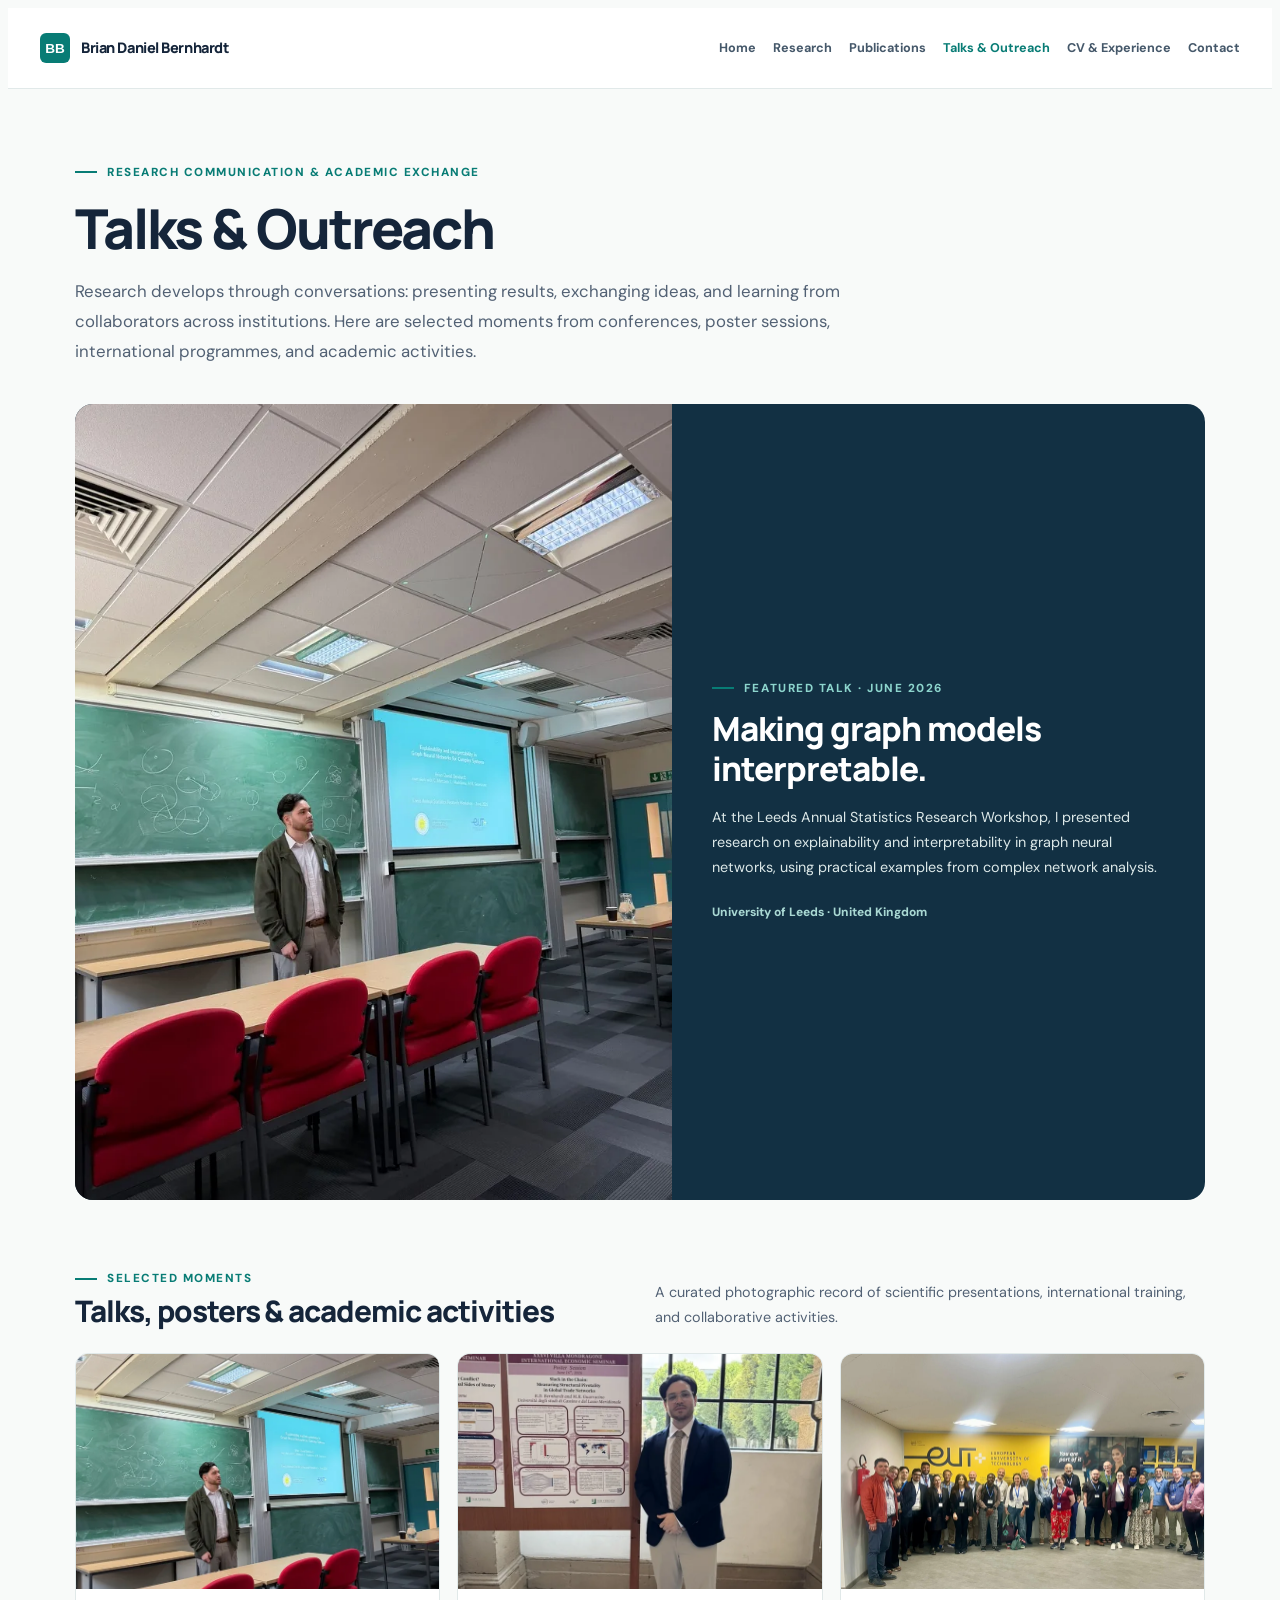
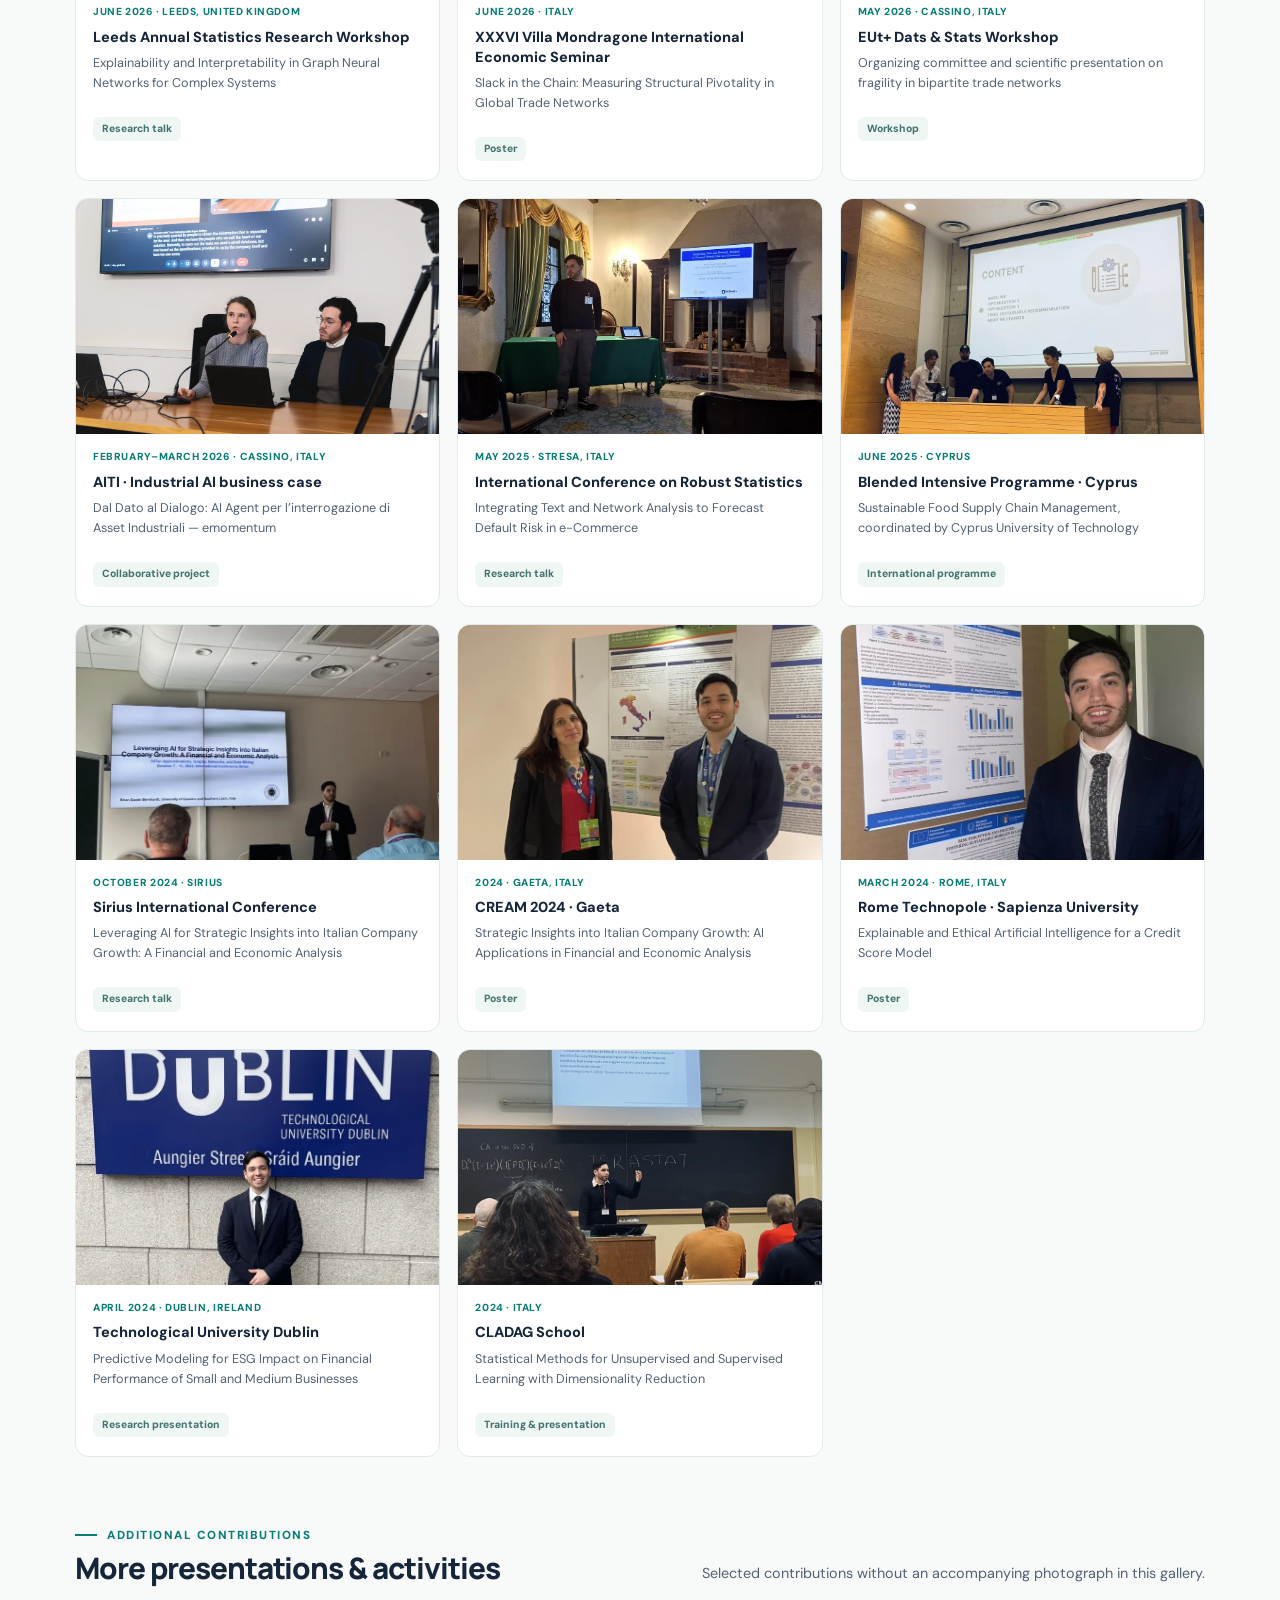
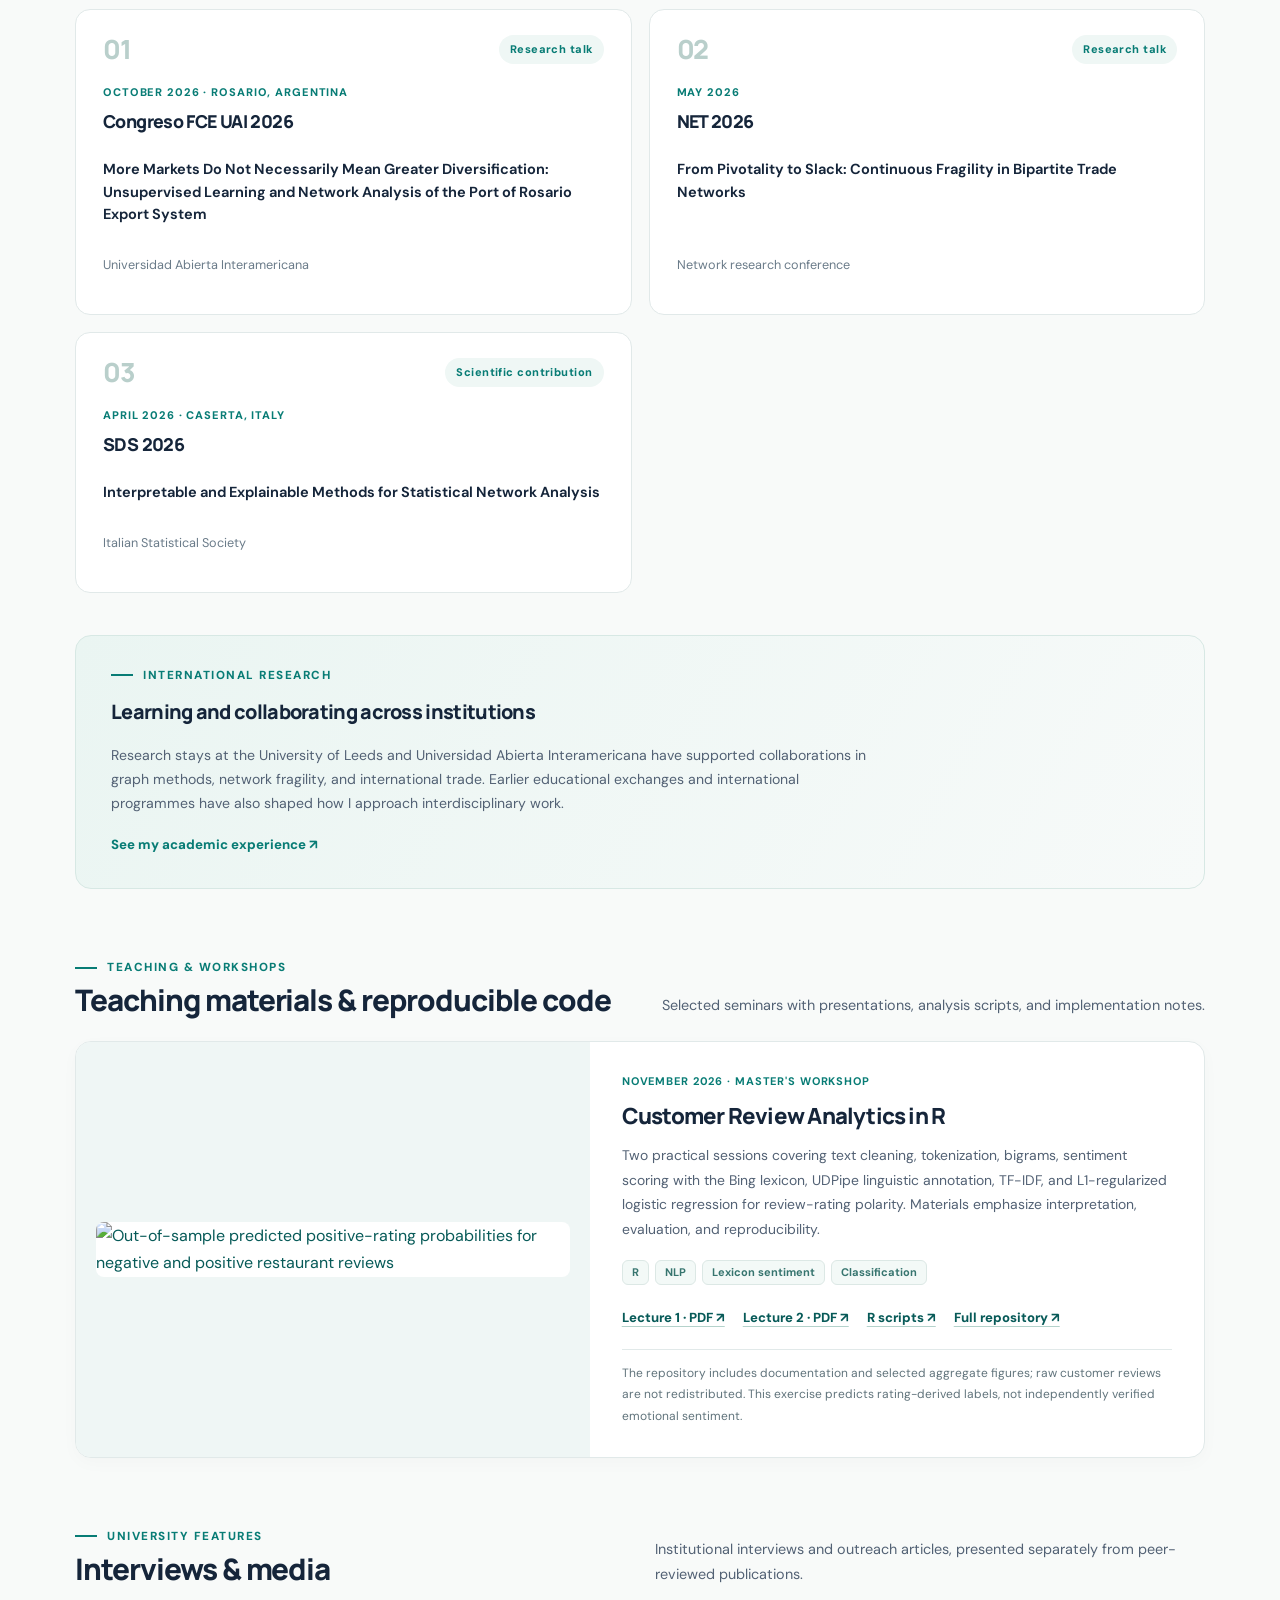
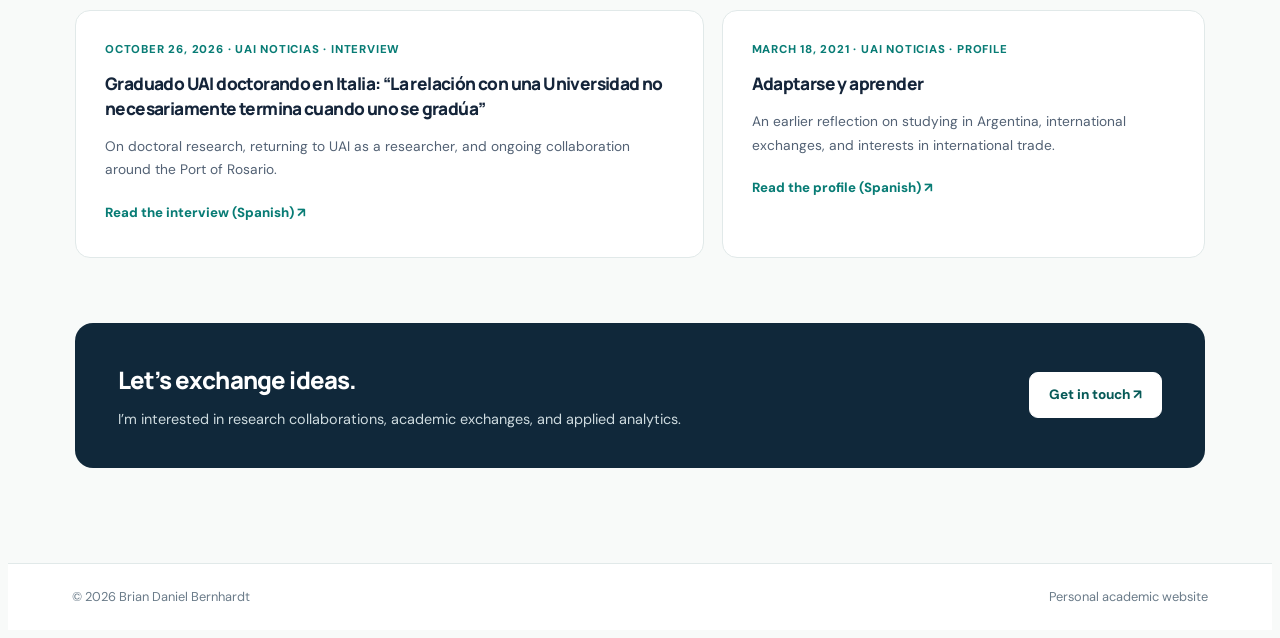
==== talks.html @ 326dd8d0 "Add files via upload" ====
<!DOCTYPE html>
<html lang="en"><head><meta charset="utf-8"/><meta content="width=device-width, initial-scale=1" name="viewport"/><meta content="Academic website of Brian Daniel Bernhardt" name="description"/><title>Brian Daniel Bernhardt | Talks &amp; Outreach</title><link href="assets/favicon.svg" rel="icon" type="image/svg+xml"/><link href="styles.css" rel="stylesheet"/><style>.preview-navbar{background:white;border-bottom:1px solid #e1e9e9;min-height:80px;display:flex;align-items:center;position:sticky;top:0;z-index:3}.preview-nav-inner{max-width:1200px;width:100%;margin:auto;display:flex;align-items:center;justify-content:space-between;padding:12px 26px;gap:13px}.preview-nav-brand{display:flex;align-items:center;gap:11px;font-weight:800;color:#15253a;font-family:Manrope,sans-serif;letter-spacing:-.03em;white-space:nowrap;font-size:.91rem}.preview-nav-brand img{width:30px}.preview-nav-links{display:flex;gap:17px;align-items:center}.preview-nav-links a:hover,.preview-nav-links a.active{color:#087c75}.preview-nav-links a{font-size:.79rem;font-weight:700;color:#45586a}.preview-footer{background:white;border-top:1px solid #e1e9e9;padding:22px 5vw;color:#6a7b89;font-size:.8rem;display:flex;justify-content:space-between}@media(max-width:850px){.preview-nav-inner{flex-wrap:wrap;justify-content:center;padding:14px}.preview-nav-links{gap:13px;flex-wrap:wrap;justify-content:center}.preview-nav-brand{font-size:.88rem}.preview-footer{flex-wrap:wrap;gap:5px}}</style></head><body><header class="preview-navbar"><div class="preview-nav-inner"><a class="preview-nav-brand" href="index.html"><img alt="" src="assets/favicon.svg"/>Brian Daniel Bernhardt</a><nav class="preview-nav-links"><a class="" href="index.html">Home</a><a class="" href="research.html">Research</a><a class="" href="publications.html">Publications</a><a class="active" href="talks.html">Talks &amp; Outreach</a><a class="" href="cv.html">CV &amp; Experience</a><a class="" href="contact.html">Contact</a></nav></div></header><main id="quarto-content"><main class="content"><div class="page-frame">
<div class="page-intro">
<div class="eyebrow">
Research communication &amp; academic exchange
</div>
<h1>
Talks &amp; Outreach
</h1>
<p>
Research develops through conversations: presenting results, exchanging
ideas, and learning from collaborators across institutions. Here are
selected moments from conferences, poster sessions, international
programmes, and academic activities.
</p>
</div>
<div class="photo-feature-strip">
<div class="feature-image">
<img alt="Brian discussing explainability in graph neural networks during his talk at the University of Leeds" src="assets/gallery/leeds-workshop-2026.webp" style="object-position:center 48%;"/>
</div>
<div class="photo-feature-copy">
<div class="eyebrow">
Featured talk · June 2026
</div>
<h2>
Making graph models interpretable.
</h2>
<p>
At the Leeds Annual Statistics Research Workshop, I presented research
on explainability and interpretability in graph neural networks, using
practical examples from complex network analysis.
</p>
<span class="feature-location">University of Leeds · United
Kingdom</span>
</div>
</div>
<div class="section-heading" id="gallery">
<div>
<div class="eyebrow">
Selected moments
</div>
<h2>
Talks, posters &amp; academic activities
</h2>
</div>
<p>
A curated photographic record of scientific presentations, international
training, and collaborative activities.
</p>
</div>
<div class="photo-gallery">
<figure class="photo-story">
<a aria-label="View full photograph: Leeds Annual Statistics Research Workshop" href="assets/gallery/leeds-workshop-2026.webp" rel="noopener" target="_blank"><img alt="Brian presenting graph neural network research in a classroom at the University of Leeds" decoding="async" loading="lazy" src="assets/gallery/leeds-workshop-2026.webp" style="object-position:center 52%;"/></a>
<figcaption>
<span class="photo-meta">June 2026 · Leeds, United
Kingdom</span><strong>Leeds Annual Statistics Research
Workshop</strong><span class="photo-caption">Explainability and
Interpretability in Graph Neural Networks for Complex
Systems</span><span class="photo-type">Research talk</span>
</figcaption>
</figure>
<figure class="photo-story">
<a aria-label="View full photograph: XXXVI Villa Mondragone International Economic Seminar" href="assets/gallery/villa-mondragone-2026.webp" rel="noopener" target="_blank"><img alt="Brian standing beside the Slack in the Chain research poster" decoding="async" loading="lazy" src="assets/gallery/villa-mondragone-2026.webp" style="object-position:center 40%;"/></a>
<figcaption>
<span class="photo-meta">June 2026 · Italy</span><strong>XXXVI Villa
Mondragone International Economic Seminar</strong><span class="photo-caption">Slack in the Chain: Measuring Structural
Pivotality in Global Trade Networks</span><span class="photo-type">Poster</span>
</figcaption>
</figure>
<figure class="photo-story">
<a aria-label="View full photograph: EUt+ Dats &amp; Stats Workshop" href="assets/gallery/dats-stats-2026.webp" rel="noopener" target="_blank"><img alt="Group photograph of international researchers attending the Dats and Stats workshop" decoding="async" loading="lazy" src="assets/gallery/dats-stats-2026.webp" style="object-position:center 55%;"/></a>
<figcaption>
<span class="photo-meta">May 2026 · Cassino, Italy</span><strong>EUt+
Dats &amp; Stats Workshop</strong><span class="photo-caption">Organizing
committee and scientific presentation on fragility in bipartite trade
networks</span><span class="photo-type">Workshop</span>
</figcaption>
</figure><figure class="photo-story">
<a aria-label="View full photograph: AITI emomentum business case" href="assets/gallery/aiti-emomentum-2026.webp" rel="noopener" target="_blank"><img alt="Academic group working on an industrial AI business case at the AITI programme" decoding="async" loading="lazy" src="assets/gallery/aiti-emomentum-2026.webp" style="object-position:center 48%;"/></a>
<figcaption><span class="photo-meta">February–March 2026 · Cassino, Italy</span><strong>AITI · Industrial AI business case</strong><span class="photo-caption">Dal Dato al Dialogo: AI Agent per l’interrogazione di Asset Industriali — emomentum</span><span class="photo-type">Collaborative project</span></figcaption>
</figure>
<figure class="photo-story">
<a aria-label="View full photograph: International Conference on Robust Statistics" href="assets/gallery/icors-2025.webp" rel="noopener" target="_blank"><img alt="Brian presenting research on text and network analysis at ICORS 2025" decoding="async" loading="lazy" src="assets/gallery/icors-2025.webp" style="object-position:center 42%;"/></a>
<figcaption>
<span class="photo-meta">May 2025 · Stresa,
Italy</span><strong>International Conference on Robust
Statistics</strong><span class="photo-caption">Integrating Text and
Network Analysis to Forecast Default Risk in e-Commerce</span><span class="photo-type">Research talk</span>
</figcaption>
</figure>
<figure class="photo-story">
<a aria-label="View full photograph: Blended Intensive Programme · Cyprus" href="assets/gallery/bip-cyprus-2025.webp" rel="noopener" target="_blank"><img alt="Student group discussing a sustainability business case during the Cyprus BIP programme" decoding="async" loading="lazy" src="assets/gallery/bip-cyprus-2025.webp" style="object-position:center 48%;"/></a>
<figcaption>
<span class="photo-meta">June 2025 · Cyprus</span><strong>Blended
Intensive Programme · Cyprus</strong><span class="photo-caption">Sustainable Food Supply Chain Management,
coordinated by Cyprus University of Technology</span><span class="photo-type">International programme</span>
</figcaption>
</figure>
<figure class="photo-story">
<a aria-label="View full photograph: Sirius International Conference" href="assets/gallery/sirius-2024.webp" rel="noopener" target="_blank"><img alt="Brian presenting financial analysis research at the Sirius conference" decoding="async" loading="lazy" src="assets/gallery/sirius-2024.webp" style="object-position:center 48%;"/></a>
<figcaption>
<span class="photo-meta">October 2024 · Sirius</span><strong>Sirius
International Conference</strong><span class="photo-caption">Leveraging
AI for Strategic Insights into Italian Company Growth: A Financial and
Economic Analysis</span><span class="photo-type">Research talk</span>
</figcaption>
</figure>
<figure class="photo-story">
<a aria-label="View full photograph: CREAM 2024 · Gaeta" href="assets/gallery/cream-gaeta-2024.webp" rel="noopener" target="_blank"><img alt="Brian and a colleague standing by a financial analysis research poster at CREAM 2024" decoding="async" loading="lazy" src="assets/gallery/cream-gaeta-2024.webp" style="object-position:center 45%;"/></a>
<figcaption>
<span class="photo-meta">2024 · Gaeta, Italy</span><strong>CREAM 2024 ·
Gaeta</strong><span class="photo-caption">Strategic Insights into
Italian Company Growth: AI Applications in Financial and Economic
Analysis</span><span class="photo-type">Poster</span>
</figcaption>
</figure>
<figure class="photo-story">
<a aria-label="View full photograph: Rome Technopole · Sapienza University" href="assets/gallery/rome-technopole-2024.webp" rel="noopener" target="_blank"><img alt="Brian alongside a Rome Technopole poster on explainable AI for credit scoring" decoding="async" loading="lazy" src="assets/gallery/rome-technopole-2024.webp" style="object-position:center 45%;"/></a>
<figcaption>
<span class="photo-meta">March 2024 · Rome, Italy</span><strong>Rome
Technopole · Sapienza University</strong><span class="photo-caption">Explainable and Ethical Artificial Intelligence
for a Credit Score Model</span><span class="photo-type">Poster</span>
</figcaption>
</figure>
<figure class="photo-story">
<a aria-label="View full photograph: Technological University Dublin" href="assets/gallery/tu-dublin-2024.webp" rel="noopener" target="_blank"><img alt="Brian standing in front of the Technological University Dublin sign" decoding="async" loading="lazy" src="assets/gallery/tu-dublin-2024.webp" style="object-position:center 48%;"/></a>
<figcaption>
<span class="photo-meta">April 2024 · Dublin,
Ireland</span><strong>Technological University Dublin</strong><span class="photo-caption">Predictive Modeling for ESG Impact on Financial
Performance of Small and Medium Businesses</span><span class="photo-type">Research presentation</span>
</figcaption>
</figure>
<figure class="photo-story">
<a aria-label="View full photograph: CLADAG School" href="assets/gallery/cladag-school-2024.webp" rel="noopener" target="_blank"><img alt="Brian speaking to an audience following an advanced statistical learning school" decoding="async" loading="lazy" src="assets/gallery/cladag-school-2024.webp" style="object-position:center 43%;"/></a>
<figcaption>
<span class="photo-meta">2024 · Italy</span><strong>CLADAG
School</strong><span class="photo-caption">Statistical Methods for
Unsupervised and Supervised Learning with Dimensionality
Reduction</span><span class="photo-type">Training &amp;
presentation</span>
</figcaption>
</figure>
</div>
<div class="section-heading" id="presentations">
<div>
<div class="eyebrow">
Additional contributions
</div>
<h2>
More presentations &amp; activities
</h2>
</div>
<p>
Selected contributions without an accompanying photograph in this
gallery.
</p>
</div>
<div class="talks-grid">
<article class="talk-card">
<div class="talk-top">
<span class="talk-number">01</span><span class="talk-type">Research
talk</span>
</div>
<div class="talk-meta">
October 2026 · Rosario, Argentina
</div>
<h3>
Congreso FCE UAI 2026
</h3>
<p class="talk-title">
More Markets Do Not Necessarily Mean Greater Diversification:
Unsupervised Learning and Network Analysis of the Port of Rosario Export
System
</p>
<p class="talk-venue">
Universidad Abierta Interamericana
</p>
</article>
<article class="talk-card">
<div class="talk-top">
<span class="talk-number">02</span><span class="talk-type">Research
talk</span>
</div>
<div class="talk-meta">
May 2026
</div>
<h3>
NET 2026
</h3>
<p class="talk-title">
From Pivotality to Slack: Continuous Fragility in Bipartite Trade
Networks
</p>
<p class="talk-venue">
Network research conference
</p>
</article>
<article class="talk-card">
<div class="talk-top">
<span class="talk-number">03</span><span class="talk-type">Scientific
contribution</span>
</div>
<div class="talk-meta">
April 2026 · Caserta, Italy
</div>
<h3>
SDS 2026
</h3>
<p class="talk-title">
Interpretable and Explainable Methods for Statistical Network Analysis
</p>
<p class="talk-venue">
Italian Statistical Society
</p>
</article>

</div>
<div class="editorial-strip">
<div class="eyebrow">
International research
</div>
<h3>
Learning and collaborating across institutions
</h3>
<p>
Research stays at the University of Leeds and Universidad Abierta
Interamericana have supported collaborations in graph methods, network
fragility, and international trade. Earlier educational exchanges and
international programmes have also shaped how I approach
interdisciplinary work.
</p>
<a class="section-link" href="cv.html">See my academic experience ↗</a>
</div>
<section class="teaching-resources" aria-labelledby="teaching-title">
  <div class="section-heading" id="teaching">
    <div><div class="eyebrow">Teaching &amp; Workshops</div>
      <h2 id="teaching-title">Teaching materials &amp; reproducible code</h2></div>
    <p>Selected seminars with presentations, analysis scripts, and implementation notes.</p>
  </div>
  <div class="seminar-showcase">
    <a class="seminar-art" href="https://github.com/BrianDanielBernhardt/restaurant-review-nlp-r" target="_blank" rel="noopener noreferrer" aria-label="Open the Customer Review Analytics in R repository">
      <img src="https://raw.githubusercontent.com/BrianDanielBernhardt/restaurant-review-nlp-r/main/results/figures/05_probability_histogram.png" alt="Out-of-sample predicted positive-rating probabilities for negative and positive restaurant reviews" loading="lazy" style="display:block; width:100%; max-width:500px; height:auto; max-height:285px; object-fit:contain;"/>
    </a>
    <div class="seminar-copy"><div class="mono">November 2026 · Master's workshop</div>
      <h3>Customer Review Analytics in R</h3>
      <p>Two practical sessions covering text cleaning, tokenization, bigrams, sentiment scoring with the Bing lexicon, UDPipe linguistic annotation, TF-IDF, and L1-regularized logistic regression for review-rating polarity. Materials emphasize interpretation, evaluation, and reproducibility.</p>
      <div class="tags"><span class="tag">R</span><span class="tag">NLP</span><span class="tag">Lexicon sentiment</span><span class="tag">Classification</span></div>
      <div class="seminar-links">
        <a href="https://github.com/BrianDanielBernhardt/restaurant-review-nlp-r/blob/main/slides/Lecture_1_Foundations_and_NLP.pdf" target="_blank" rel="noopener noreferrer">Lecture 1 · PDF ↗</a>
        <a href="https://github.com/BrianDanielBernhardt/restaurant-review-nlp-r/blob/main/slides/Lecture_2_Predictive_Sentiment.pdf" target="_blank" rel="noopener noreferrer">Lecture 2 · PDF ↗</a>
        <a href="https://github.com/BrianDanielBernhardt/restaurant-review-nlp-r/tree/main/scripts" target="_blank" rel="noopener noreferrer">R scripts ↗</a>
        <a href="https://github.com/BrianDanielBernhardt/restaurant-review-nlp-r" target="_blank" rel="noopener noreferrer">Full repository ↗</a>
      </div>
      <p class="seminar-note">The repository includes documentation and selected aggregate figures; raw customer reviews are not redistributed. This exercise predicts rating-derived labels, not independently verified emotional sentiment.</p>
    </div>
  </div>
</section>

<div class="section-heading" id="media">
<div>
<div class="eyebrow">
University features
</div>
<h2>
Interviews &amp; media
</h2>
</div>
<p>
Institutional interviews and outreach articles, presented separately
from peer-reviewed publications.
</p>
</div>
<div class="media-grid">
<article class="media-feature">
<div class="media-date">
October 26, 2026 · UAI Noticias · Interview
</div>
<h3>
Graduado UAI doctorando en Italia: “La relación con una Universidad no
necesariamente termina cuando uno se gradúa”
</h3>
<p>
On doctoral research, returning to UAI as a researcher, and ongoing
collaboration around the Port of Rosario.
</p>
<a class="section-link" href="https://noticias.uai.edu.ar/investigaci%C3%B3n/caecs/graduado-uai-doctorando-en-italia-la-relaci%C3%B3n-con-una-universidad-no-necesariamente-termina-cuando-uno-se-grad%C3%BAa/" rel="noopener" target="_blank">Read
the interview (Spanish) ↗</a>
</article>
<article class="media-feature">
<div class="media-date">
March 18, 2021 · UAI Noticias · Profile
</div>
<h3>
Adaptarse y aprender
</h3>
<p>
An earlier reflection on studying in Argentina, international exchanges,
and interests in international trade.
</p>
<a class="section-link" href="https://noticias.uai.edu.ar/facultades/ciencias-econ%C3%B3micas/2021/adaptarse-y-aprender/" rel="noopener" target="_blank">Read
the profile (Spanish) ↗</a>
</article>
</div>
<section class="cta">
<div>
<h2>
Let’s exchange ideas.
</h2>
<p>
I’m interested in research collaborations, academic exchanges, and
applied analytics.
</p>
</div>
<a class="btn-secondary-site" href="contact.html">Get in touch ↗</a>
</section>
</div>
</main></main><footer class="preview-footer"><span>© 2026 Brian Daniel Bernhardt</span><span>Personal academic website</span></footer></body></html>
---- styles.css ----
@import url('https://fonts.googleapis.com/css2?family=DM+Sans:wght@400;500;600;700&family=Manrope:wght@400;500;600;700;800&display=swap');
:root { --ink: #15253a; --slate: #526174; --muted: #6a7b89; --accent: #087c75; --accent-dark: #075a58; --accent-pale: #eaf5f2; --paper: #f8faf9; --stroke: #e1e9e9; --white: #ffffff; --soft: #f0f5f4; }
html {scroll-behavior:smooth;}
body {background:var(--paper);color:var(--ink);font-family:'DM Sans', system-ui, -apple-system, sans-serif; font-size:16px; line-height:1.72;}
a {color:var(--accent-dark);text-decoration:none;} a:hover {color:#065b55;text-decoration:none;}
h1,h2,h3,h4,h5,.navbar-brand {font-family:'Manrope',sans-serif;letter-spacing:-.035em;}
h1,h2,h3 {font-weight:800;color:var(--ink)}
body .navbar {background:rgba(255,255,255,.97)!important;border-bottom:1px solid var(--stroke);box-shadow:none!important;min-height:77px;padding:.8rem 1.1rem;}
body .navbar .navbar-brand {font-size:1.05rem;font-weight:800;color:var(--ink)!important;letter-spacing:-.03em;}
body .navbar .nav-link {font-size:.88rem;font-weight:700;color:#45586a!important;margin:0 .27rem;}
body .navbar .nav-link:hover, body .navbar .nav-link.active {color:var(--accent)!important;}
body .navbar .navbar-logo {max-height:29px;}
.page-frame {max-width:1130px;margin:0 auto;padding:37px 32px 95px;}
#quarto-content main.content {padding-top:0;padding-bottom:0;}
#quarto-content {min-height:calc(100vh - 155px);}
#title-block-header {display:none;}
body .nav-footer {border-top:1px solid var(--stroke);background:var(--white);color:var(--slate);font-size:.84rem;padding:14px 2rem;}
.eyebrow {display:flex;align-items:center;gap:10px;text-transform:uppercase;color:var(--accent);letter-spacing:.13em;font-size:.73rem;font-weight:800;line-height:1.45;}
.eyebrow:before {content:'';width:22px;height:2px;background:var(--accent);display:inline-block;}
.hero {position:relative;overflow:hidden;background:linear-gradient(128deg,#e8f3f0 0%,#f4f7f7 55%,#ecf1f4 100%);border:1px solid #dbe7e5;border-radius:24px;display:grid;grid-template-columns:1.55fr .95fr;gap:40px;padding:64px 62px;min-height:390px;align-items:center;}
.hero:after {content:'';position:absolute;border-radius:50%;width:400px;height:400px;right:-250px;top:-220px;border:70px solid rgba(8,124,117,.06);pointer-events:none;}
.hero-title {font-family:'Manrope', sans-serif;font-size:clamp(2.4rem,4.5vw,4.45rem);font-weight:800;line-height:1.07;letter-spacing:-.065em;margin:18px 0 20px;color:var(--ink);}
.hero-title span {color:var(--accent);}
.hero-lead {font-size:1.02rem;line-height:1.82;color:var(--slate);max-width:620px;margin-bottom:26px;}
.hero-actions,.action-links {display:flex;gap:12px;flex-wrap:wrap;}
.btn-primary-site,.btn-secondary-site {display:inline-flex;align-items:center;justify-content:center;gap:9px;font-size:.85rem;line-height:1.3;padding:13px 19px;border-radius:9px;border:1px solid var(--accent);font-weight:800;transition:transform .15s ease,background .15s ease;}
.btn-primary-site {background:var(--accent);color:white!important;}
.btn-primary-site:hover {background:var(--accent-dark);transform:translateY(-1px);color:white!important;}
.btn-secondary-site {background:rgba(255,255,255,.8);color:var(--accent-dark)!important;border-color:#b8ceca;}
.btn-secondary-site:hover {background:white;transform:translateY(-1px);}
.hero-aside {position:relative;z-index:1;background:rgba(255,255,255,.85);padding:25px 27px;border:1px solid #d6e5e0;box-shadow:0 18px 38px rgba(16,64,69,.055);border-radius:15px;}
.mono {font-weight:700;letter-spacing:.08em;font-size:.69rem;text-transform:uppercase;color:var(--accent);}
.hero-aside h3 {font-size:1.12rem;margin:10px 0 13px;}
.hero-aside p {font-size:.88rem;color:var(--slate);margin:0 0 13px;line-height:1.7;}
.mini-divider {border-top:1px solid var(--stroke);margin:16px 0;}
.quick-label {font-size:.68rem;font-weight:800;letter-spacing:.07em;text-transform:uppercase;color:#859396;}
.quick-value {font-size:.82rem;color:var(--ink);font-weight:700;line-height:1.5;}
.section-heading {display:flex;justify-content:space-between;align-items:end;gap:16px;margin:70px 0 23px;}
.section-heading h2 {font-size:1.85rem;line-height:1.25;margin:5px 0 0;}
.section-heading p {font-size:.9rem;color:var(--slate);max-width:550px;margin:0;}
.section-link {font-size:.83rem;font-weight:800;color:var(--accent);white-space:nowrap;}
.card-grid {display:grid;grid-template-columns:repeat(3,minmax(0,1fr));gap:18px;}
.card-grid.two {grid-template-columns:repeat(2,minmax(0,1fr));}
.theme-card,.work-card,.text-card {background:white;border:1px solid var(--stroke);border-radius:15px;padding:25px 25px 22px;box-shadow:0 5px 18px rgba(17,35,48,.018);}
.theme-card .card-icon {display:inline-flex;align-items:center;justify-content:center;width:37px;height:37px;border-radius:10px;color:var(--accent);background:var(--accent-pale);font-size:1.1rem;font-weight:800;}
.theme-card h3,.work-card h3,.text-card h3 {font-size:1rem;line-height:1.45;letter-spacing:-.02em;margin:16px 0 9px;}
.theme-card p,.work-card p,.text-card p {color:var(--slate);font-size:.87rem;line-height:1.75;margin:0;}
.work-card .category,.pub-category {font-size:.68rem;letter-spacing:.11em;text-transform:uppercase;color:var(--accent);font-weight:800;}
.work-card h3 {font-size:1.02rem;margin:11px 0 12px;}
.work-card .card-footer {display:flex;justify-content:space-between;align-items:center;gap:12px;margin-top:20px;border-top:1px solid #edf2f1;padding-top:15px;}
.work-card .card-footer a {font-size:.8rem;font-weight:800;}
.tags {display:flex;gap:6px;flex-wrap:wrap;margin:16px 0 4px;}
.tag {border:1px solid #dce8e5;background:#f3f9f7;padding:4px 9px;border-radius:6px;font-weight:700;color:#37756f;font-size:.69rem;line-height:1.4;}
.bio-panel {margin-top:65px;display:grid;grid-template-columns:1fr 1.1fr;gap:42px;align-items:start;}
.bio-panel h2 {font-size:1.9rem;line-height:1.26;margin:11px 0 17px;}
.bio-panel p {color:var(--slate);font-size:.91rem;}
.bio-panel aside {background:white;border:1px solid var(--stroke);padding:28px 33px;border-radius:15px;}
.milestone {position:relative;padding-left:21px;border-left:2px solid #c8dbd8;margin:0;padding-bottom:19px;}
.milestone:last-child {padding-bottom:0;}
.milestone:before {content:'';position:absolute;left:-6px;top:3px;width:10px;height:10px;background:var(--accent);border:2px solid white;border-radius:100%;box-shadow:0 0 0 1px var(--accent);}
.milestone .year {font-size:.72rem;font-weight:800;color:var(--accent);}
.milestone h4 {font-size:.91rem;margin:3px 0 3px;letter-spacing:-.02em;}
.milestone p {font-size:.79rem;margin:0;color:var(--slate);}
.cta {margin-top:65px;background:#10283a;border-radius:18px;color:white;padding:36px 43px;display:flex;align-items:center;justify-content:space-between;gap:25px;}
.cta h2 {color:white;font-size:1.5rem;margin:0 0 7px;}
.cta p {margin:0;color:#cedbdf;font-size:.9rem;}
.cta .btn-secondary-site {background:white;border-color:white;white-space:nowrap;}
.page-intro {padding:38px 0 13px;max-width:830px;}
.page-intro h1 {font-size:clamp(2.3rem,4.3vw,3.6rem);line-height:1.14;margin:16px 0;}
.page-intro p {font-size:1.05rem;color:var(--slate);line-height:1.8;margin:0;}
.note-band {background:#edf5f3;border:1px solid #d9e9e5;border-left:4px solid var(--accent);border-radius:11px;padding:18px 24px;color:#325954;font-size:.87rem;margin:29px 0 33px;}
.article-group {margin-top:46px;}
.article-group h2 {font-size:1.45rem;margin:0 0 6px;}
.group-intro {font-size:.89rem;color:var(--slate);margin-bottom:19px;}
.pub-list {display:flex;flex-direction:column;gap:12px;}
.pub-entry {background:white;border:1px solid var(--stroke);border-radius:12px;padding:21px 25px;display:grid;grid-template-columns:60px 1fr;gap:13px;}
.pub-year {font-family:Manrope,sans-serif;font-weight:800;color:var(--accent);font-size:.88rem;padding-top:3px;}
.pub-entry h3 {font-size:.96rem;line-height:1.55;margin:0 0 5px;letter-spacing:-.013em;}
.pub-entry .authors {font-size:.83rem;color:#536173;margin:0 0 5px;}
.pub-entry .venue {font-size:.81rem;color:var(--muted);font-style:italic;margin:0;}
.pub-entry .pub-links {font-size:.78rem;font-weight:800;margin-top:9px;}
.pub-entry .pub-links a {margin-right:14px;}
.pub-entry .status-pill {display:inline-block;border-radius:5px;background:#edf3f8;font-size:.68rem;line-height:1.3;padding:4px 7px;margin-top:9px;color:#5c6e83;font-weight:800;}
.res-grid {display:grid;grid-template-columns:repeat(2,minmax(0,1fr));gap:17px;margin-top:23px;}
.res-card {background:white;border:1px solid var(--stroke);border-radius:14px;padding:24px 25px;}
.res-card .res-top {font-size:.73rem;color:var(--accent);font-weight:800;text-transform:uppercase;letter-spacing:.08em;margin:0 0 9px;}
.res-card h3 {font-size:1.01rem;line-height:1.42;margin:0 0 11px;}
.res-card p {font-size:.87rem;color:var(--slate);margin:0;}
.res-card .res-link {font-size:.8rem;font-weight:800;display:inline-block;margin-top:15px;}
.cv-callout {display:flex;align-items:center;justify-content:space-between;gap:22px;padding:28px 32px;background:linear-gradient(120deg,#e7f3f0,#f4f8f8);border:1px solid #daeae6;border-radius:14px;margin:26px 0 48px;}
.cv-callout h3 {font-size:1.08rem;margin:0 0 7px;}
.cv-callout p {font-size:.88rem;color:var(--slate);margin:0;}
.timeline {border-left:2px solid #d9e4e2;margin-left:6px;}
.timeline-item {position:relative;padding:0 0 29px 27px;}
.timeline-item:before {content:'';width:10px;height:10px;position:absolute;left:-6px;top:7px;background:var(--accent);border-radius:50%;border:2px solid white;box-shadow:0 0 0 1px #9fc9c3;}
.timeline-item:last-child {padding-bottom:0;}
.timeline-item .time {color:var(--accent);font-size:.75rem;font-weight:800;}
.timeline-item h3 {font-size:.98rem;margin:3px 0 3px;}
.timeline-item strong {font-size:.84rem;color:#42576a;}
.timeline-item p {font-size:.85rem;color:var(--slate);margin:5px 0 0;}
.info-pair {border-top:1px solid var(--stroke);padding:17px 0;}
.info-pair:first-child {border-top:0;}
.info-pair h4 {font-size:.92rem;margin:0 0 5px;}
.info-pair p {color:var(--slate);font-size:.83rem;margin:0;}
.contact-grid {display:grid;grid-template-columns:repeat(2,minmax(0,1fr));gap:17px;margin:36px 0 43px;}
.contact-card {background:white;border:1px solid var(--stroke);border-radius:14px;padding:28px 30px;}
.contact-card .contact-icon {color:var(--accent);font-size:.9rem;font-weight:900;}
.contact-card h3 {font-size:1rem;margin:14px 0 6px;}
.contact-card p {color:var(--slate);font-size:.84rem;margin:0 0 14px;}
.contact-card a {font-size:.85rem;font-weight:800;word-break:break-word;}
@media(min-width:1200px){body.page-layout-full #quarto-content main.content {max-width:100%;}}
@media(max-width:950px){.hero{grid-template-columns:1fr;padding:40px 36px;gap:26px}.hero-aside{max-width:550px}.card-grid{grid-template-columns:1fr 1fr}.bio-panel{gap:25px}.page-frame{padding:29px 22px 75px}}
@media(max-width:670px){.page-frame{padding:20px 15px 60px}.hero{padding:32px 24px;border-radius:17px}.hero-title{font-size:2.7rem}.hero-lead{font-size:.96rem}.card-grid,.card-grid.two,.res-grid,.bio-panel,.contact-grid{grid-template-columns:1fr}.section-heading{margin-top:47px;align-items:start;flex-direction:column}.section-heading h2{font-size:1.55rem}.cta{margin-top:43px;flex-direction:column;align-items:flex-start;padding:28px 25px}.pub-entry{grid-template-columns:1fr;gap:3px;padding:19px}.cv-callout{flex-direction:column;align-items:start}.page-intro h1{font-size:2.3rem}.hero-actions .btn-primary-site,.hero-actions .btn-secondary-site{font-size:.79rem}.hero-aside{padding:22px}}

/* Talks and outreach, and compact homepage teaser */
.bio-panel aside .milestone { padding-bottom:14px; }
.bio-panel aside .milestone:last-child {padding-bottom:0;}
.talks-teaser-heading {margin-top:56px;}
.outreach-teaser{display:grid;grid-template-columns:repeat(2,minmax(0,1fr));gap:18px;}
.outreach-teaser>div {background:#fff;border:1px solid var(--stroke);border-radius:15px;padding:27px 29px;}
.outreach-teaser h3{font-size:1.13rem;margin:10px 0 7px;}
.outreach-teaser p{font-size:.87rem;color:var(--slate);margin:0 0 12px;}
.talks-grid{display:grid;grid-template-columns:repeat(2,minmax(0,1fr));gap:17px;margin-top:15px;}
.talk-card{background:white;border:1px solid var(--stroke);border-radius:15px;padding:25px 27px;display:flex;flex-direction:column;gap:0;}
.talk-top{display:flex;justify-content:space-between;align-items:center;gap:13px;}
.talk-number{font-family:Manrope,sans-serif;font-size:1.65rem;font-weight:800;letter-spacing:-.05em;color:#b9cfcb;line-height:1;}
.talk-type{font-size:.69rem;letter-spacing:.04em;font-weight:800;background:#eff7f5;color:var(--accent);border-radius:100px;padding:5px 11px;}
.talk-meta{margin-top:19px;color:var(--accent);font-weight:800;text-transform:uppercase;letter-spacing:.08em;font-size:.69rem;}
.talk-card h3{font-size:1.11rem;line-height:1.35;margin:8px 0 11px;}
.talk-title{color:var(--ink);font-size:.91rem;font-weight:650;line-height:1.55;}
.talk-venue{color:var(--muted);font-size:.79rem;margin-top:auto;padding-top:13px;}
.editorial-strip{margin-top:42px;padding:31px 35px;border:1px solid #d7e8e4;background:linear-gradient(120deg,#eaf5f2,#f7faf9);border-radius:16px;}
.editorial-strip h3{font-size:1.24rem;margin:11px 0 6px;}
.editorial-strip p{font-size:.88rem;color:var(--slate);max-width:770px;}
.media-grid{display:grid;grid-template-columns:1.3fr 1fr;gap:18px;}
.media-feature{background:#fff;border:1px solid var(--stroke);border-radius:15px;padding:29px 29px 31px;}
.media-date{font-size:.71rem;color:var(--accent);text-transform:uppercase;letter-spacing:.07em;font-weight:800;}
.media-feature h3{font-size:1.08rem;line-height:1.43;margin:13px 0;}
.media-feature p{font-size:.86rem;color:var(--slate);margin:0 0 16px;}
/* The following gallery styles are ready when real, permission-cleared event photos are supplied. */
.photo-gallery{margin-top:24px;display:grid;grid-template-columns:repeat(3,minmax(0,1fr));gap:17px;}
.photo-story{margin:0;background:#fff;border:1px solid var(--stroke);border-radius:13px;overflow:hidden;}
.photo-story img{display:block;width:100%;height:205px;object-fit:cover;}
.photo-story figcaption{padding:14px 16px;color:var(--slate);font-size:.81rem;line-height:1.55;}
.photo-story strong{display:block;font-weight:800;color:var(--ink);margin-bottom:3px;}
@media(max-width:760px){.talks-grid,.media-grid,.outreach-teaser{grid-template-columns:1fr}.photo-gallery{grid-template-columns:repeat(2,minmax(0,1fr))}.editorial-strip{padding:24px}}
@media(max-width:520px){.photo-gallery{grid-template-columns:1fr}}

/* V3: documented academic photography */
.photo-feature-strip{display:grid;grid-template-columns:1.12fr 1fr;overflow:hidden;background:#123043;border-radius:18px;margin:25px 0 26px;min-height:295px;}
.photo-feature-strip .feature-image{min-height:290px;overflow:hidden;}
.photo-feature-strip .feature-image img{height:100%;width:100%;object-fit:cover;display:block;}
.photo-feature-copy{align-self:center;padding:33px 40px;color:white;}
.photo-feature-copy .eyebrow{color:#8dd5cd;}
.photo-feature-copy h2{color:white;font-size:clamp(1.35rem,2.6vw,2.15rem);line-height:1.22;margin:12px 0 15px;letter-spacing:-.03em;}
.photo-feature-copy p{color:#dce8e8;font-size:.9rem;line-height:1.75;margin:0 0 17px;}
.feature-location{color:#a9d8d3;font-size:.75rem;font-weight:800;}
.photo-story{transition:transform .15s ease,box-shadow .15s ease;}
.photo-story:hover{transform:translateY(-3px);box-shadow:0 11px 27px rgba(22,49,61,.09);}
.photo-story a{display:block;overflow:hidden;background:#eef3f2;}
.photo-story img{height:235px;transition:transform .25s ease;}
.photo-story a:hover img{transform:scale(1.035);}
.photo-story figcaption{padding:15px 17px 19px;}
.photo-story .photo-meta{display:block;color:var(--accent);text-transform:uppercase;letter-spacing:.06em;font-size:.64rem;font-weight:800;margin-bottom:8px;}
.photo-story strong{font-size:.91rem;line-height:1.38;margin-bottom:5px;}
.photo-caption{display:block;font-size:.79rem;line-height:1.58;color:var(--slate);min-height:53px;}
.photo-type{display:inline-block;margin-top:11px;color:#43736c;background:#eff7f5;padding:4px 9px;border-radius:6px;font-size:.65rem;font-weight:800;}
.degree-image-panel{display:flex;align-items:center;gap:30px;margin:31px 0 43px;border:1px solid var(--stroke);border-radius:17px;background:#f0f6f5;overflow:hidden;}
.degree-image-panel img{width:190px;height:205px;object-fit:cover;object-position:center 37%;flex-shrink:0;}
.degree-image-info{padding:20px 25px 20px 0;}
.degree-image-info h3{font-size:1.16rem;margin:12px 0 7px;}
.degree-image-info p{font-size:.84rem;color:var(--slate);margin:0;}
.home-photo-heading{margin-top:66px;}
.home-photo-strip{display:grid;grid-template-columns:repeat(3,minmax(0,1fr));gap:17px;}
.home-photo-strip a{display:block;background:#fff;border:1px solid var(--stroke);border-radius:14px;overflow:hidden;color:var(--ink);}
.home-photo-strip img{display:block;width:100%;height:210px;object-fit:cover;}
.home-photo-strip span{display:block;padding:15px 17px;font-size:.79rem;color:var(--slate);}
.home-photo-strip span strong{display:block;color:var(--ink);font-size:.89rem;margin-bottom:3px;}
@media(max-width:870px){.photo-feature-strip{grid-template-columns:1fr 1fr}.photo-feature-copy{padding:27px;}.photo-gallery{grid-template-columns:repeat(2,minmax(0,1fr));}.home-photo-strip img{height:175px;}}
@media(max-width:670px){.photo-feature-strip{grid-template-columns:1fr;}.photo-feature-strip .feature-image{height:260px;min-height:0;}.photo-feature-copy{padding:28px;}.photo-gallery,.home-photo-strip{grid-template-columns:1fr;}.photo-story img{height:260px;}.photo-caption{min-height:0;}.home-photo-strip img{height:260px;}.degree-image-panel{gap:14px;}.degree-image-panel img{width:135px;height:190px;}.degree-image-info{padding:14px 16px 14px 0;}.degree-image-info h3{font-size:1rem;}}
@media(max-width:380px){.degree-image-panel{display:block}.degree-image-panel img{width:100%;height:230px;object-position:center 35%;}.degree-image-info{padding:17px}}


/* V4: personalized first-screen speaking photo */
.hero-aside {padding:0;overflow:hidden;align-self:center;}
.hero-portrait {display:block;width:100%;height:226px;object-fit:cover;object-position:center 36%;background:#dfe8e7;}
.hero-profile-details {padding:23px 27px 25px;}
.hero-profile-details .mini-divider {margin:14px 0;}
.hero-profile-details h3 {margin:8px 0 7px;}
.hero-profile-details p {margin-bottom:8px;}
@media(max-width:950px){.hero-aside{max-width:650px;}.hero-portrait{height:260px;}}
@media(max-width:670px){.hero-portrait{height:230px;}.hero-profile-details{padding:20px 22px 23px;}.hero{gap:22px;}}

/* V5: workshop feature using real results from the teaching repository */
.seminar-showcase{display:grid;grid-template-columns:minmax(0,.92fr) minmax(0,1.1fr);background:#fff;border:1px solid var(--stroke);border-radius:16px;overflow:hidden;box-shadow:0 5px 18px rgba(17,35,48,.025)}
.seminar-art{display:flex;align-items:center;justify-content:center;min-width:0;max-width:100%;background:#eff6f5;padding:20px;min-height:285px;overflow:hidden}
.seminar-art img{display:block;width:100%;max-width:500px;height:auto;max-height:285px;object-fit:contain;border-radius:8px;background:#fff}
.seminar-copy{padding:30px 32px;align-self:center}
.seminar-copy h3{font-size:1.39rem;line-height:1.25;margin:11px 0 13px}
.seminar-copy p{font-size:.87rem;color:var(--slate);margin:0;line-height:1.78}
.seminar-copy .tags{margin-top:18px}
.seminar-links{display:flex;flex-wrap:wrap;gap:10px 18px;margin-top:22px}
.seminar-links a{font-size:.82rem;font-weight:800;color:var(--accent-dark);text-decoration:underline;text-decoration-color:#b4d2cb;text-underline-offset:4px}
.seminar-copy .seminar-note{font-size:.75rem;color:#61747c;margin-top:19px;border-top:1px solid var(--stroke);padding-top:13px}
.site-seminar-section{margin-top:65px}
.teaching-resources{margin-top:58px}
@media(max-width:730px){.seminar-showcase{grid-template-columns:1fr}.seminar-art{min-height:210px;padding:15px}.seminar-art img{width:100%;max-width:500px;height:auto;max-height:245px}.seminar-copy{padding:24px}.seminar-copy h3{font-size:1.22rem}}
/* Prevent images or long links from forcing the seminar card beyond the viewport. */
.seminar-showcase > .seminar-art,.seminar-showcase > .seminar-copy{min-width:0}
.seminar-copy a{overflow-wrap:anywhere}
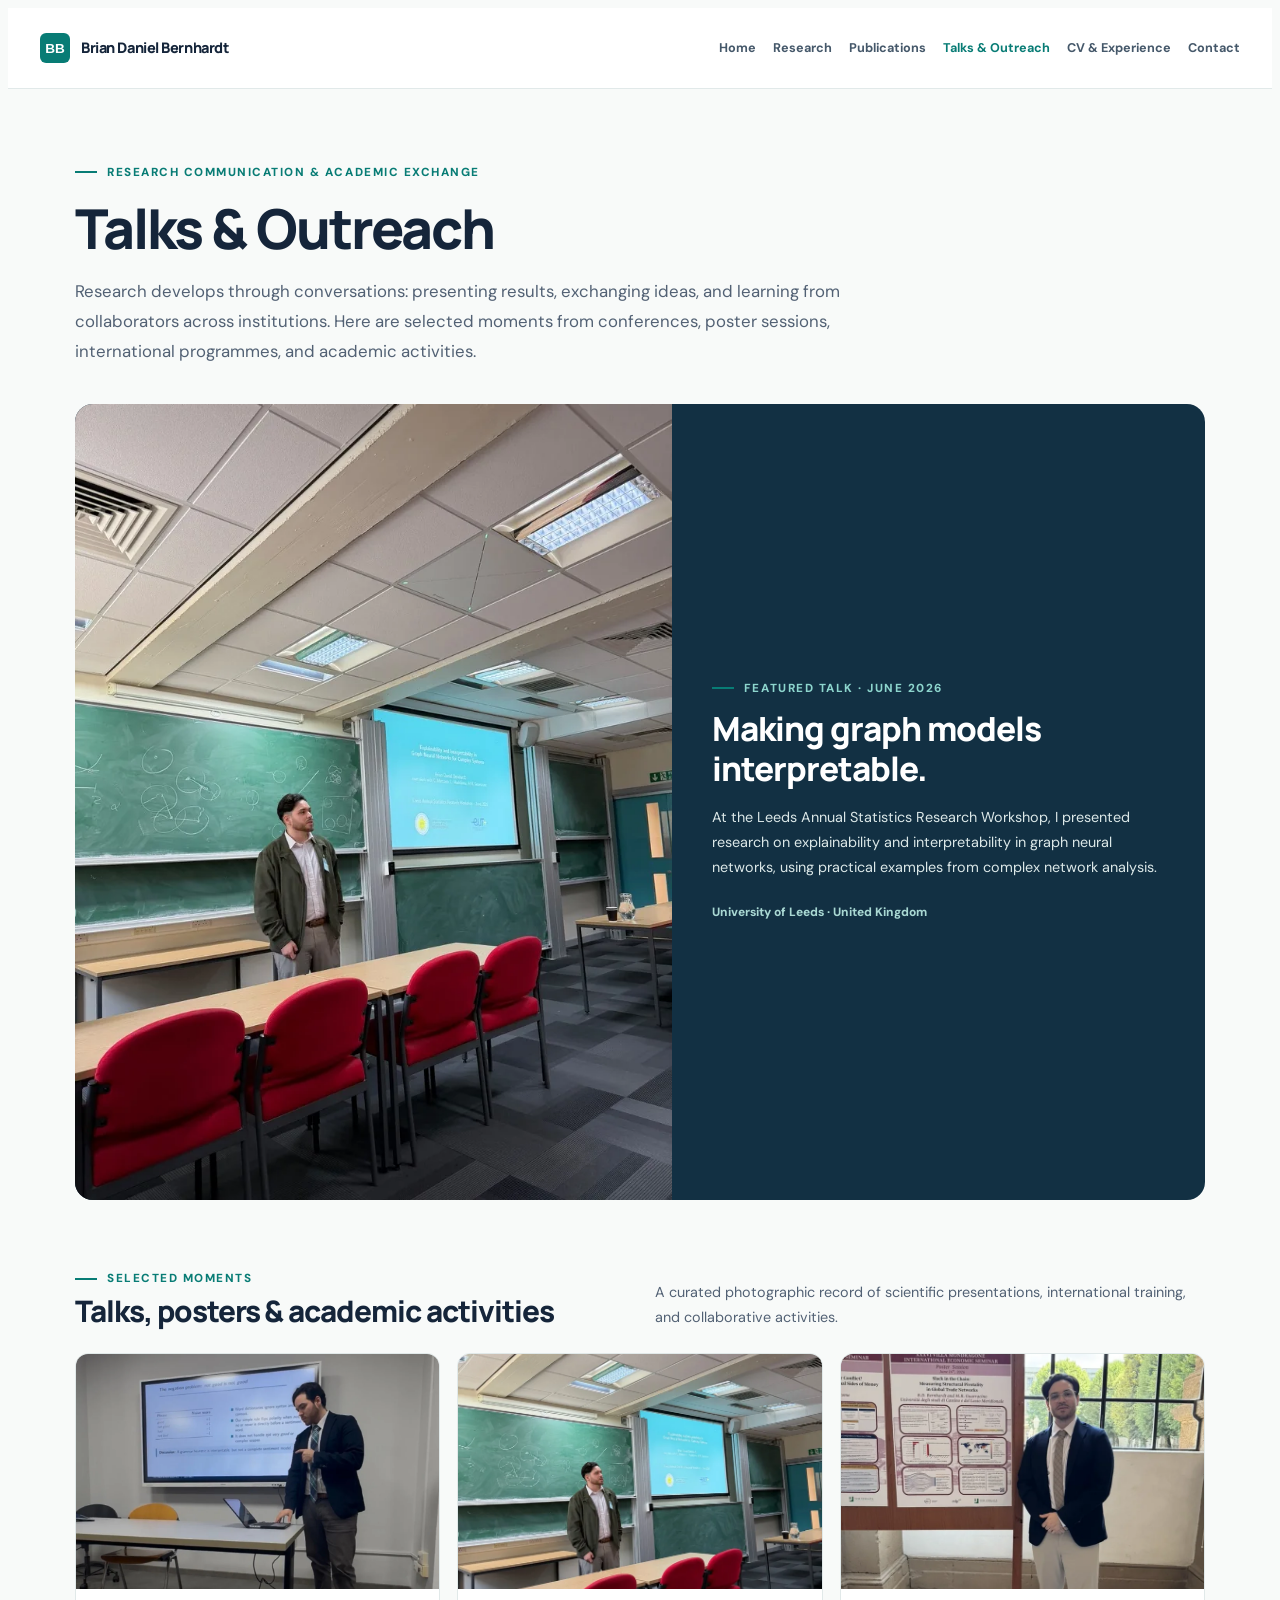
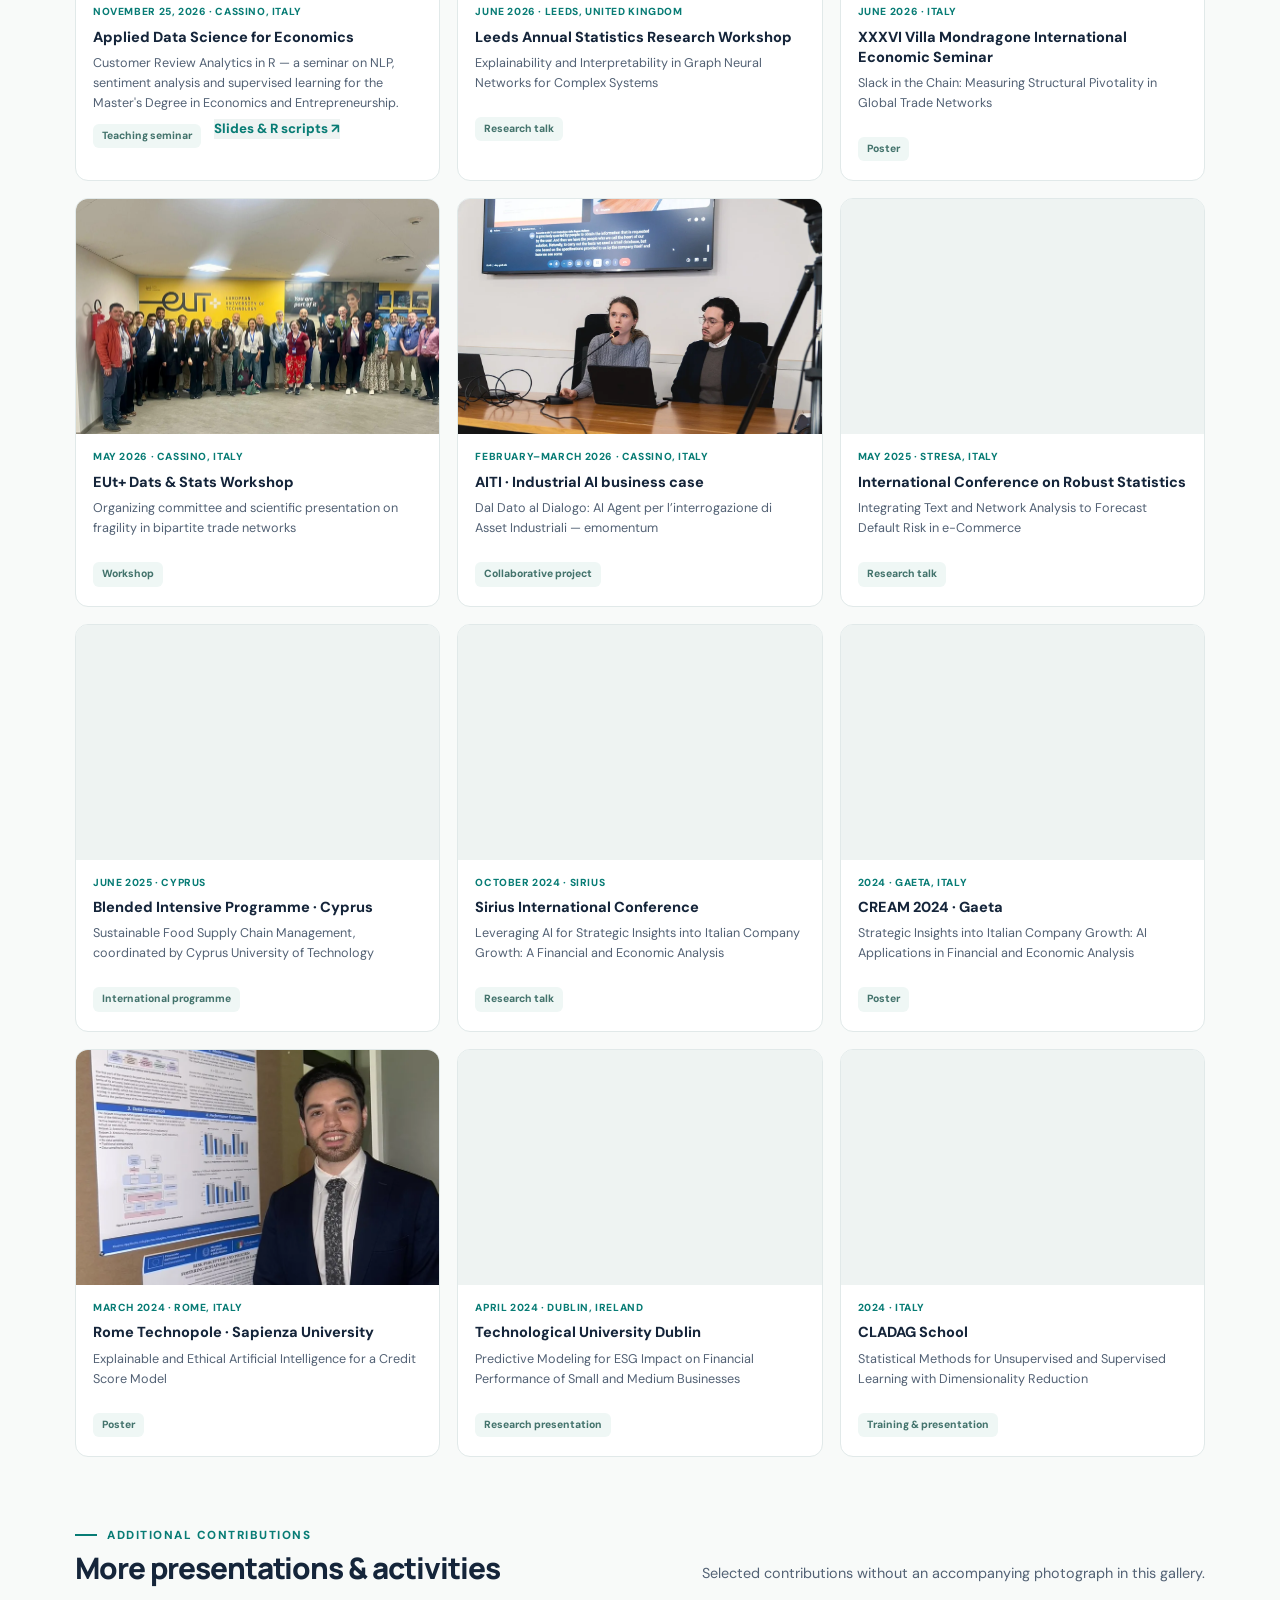
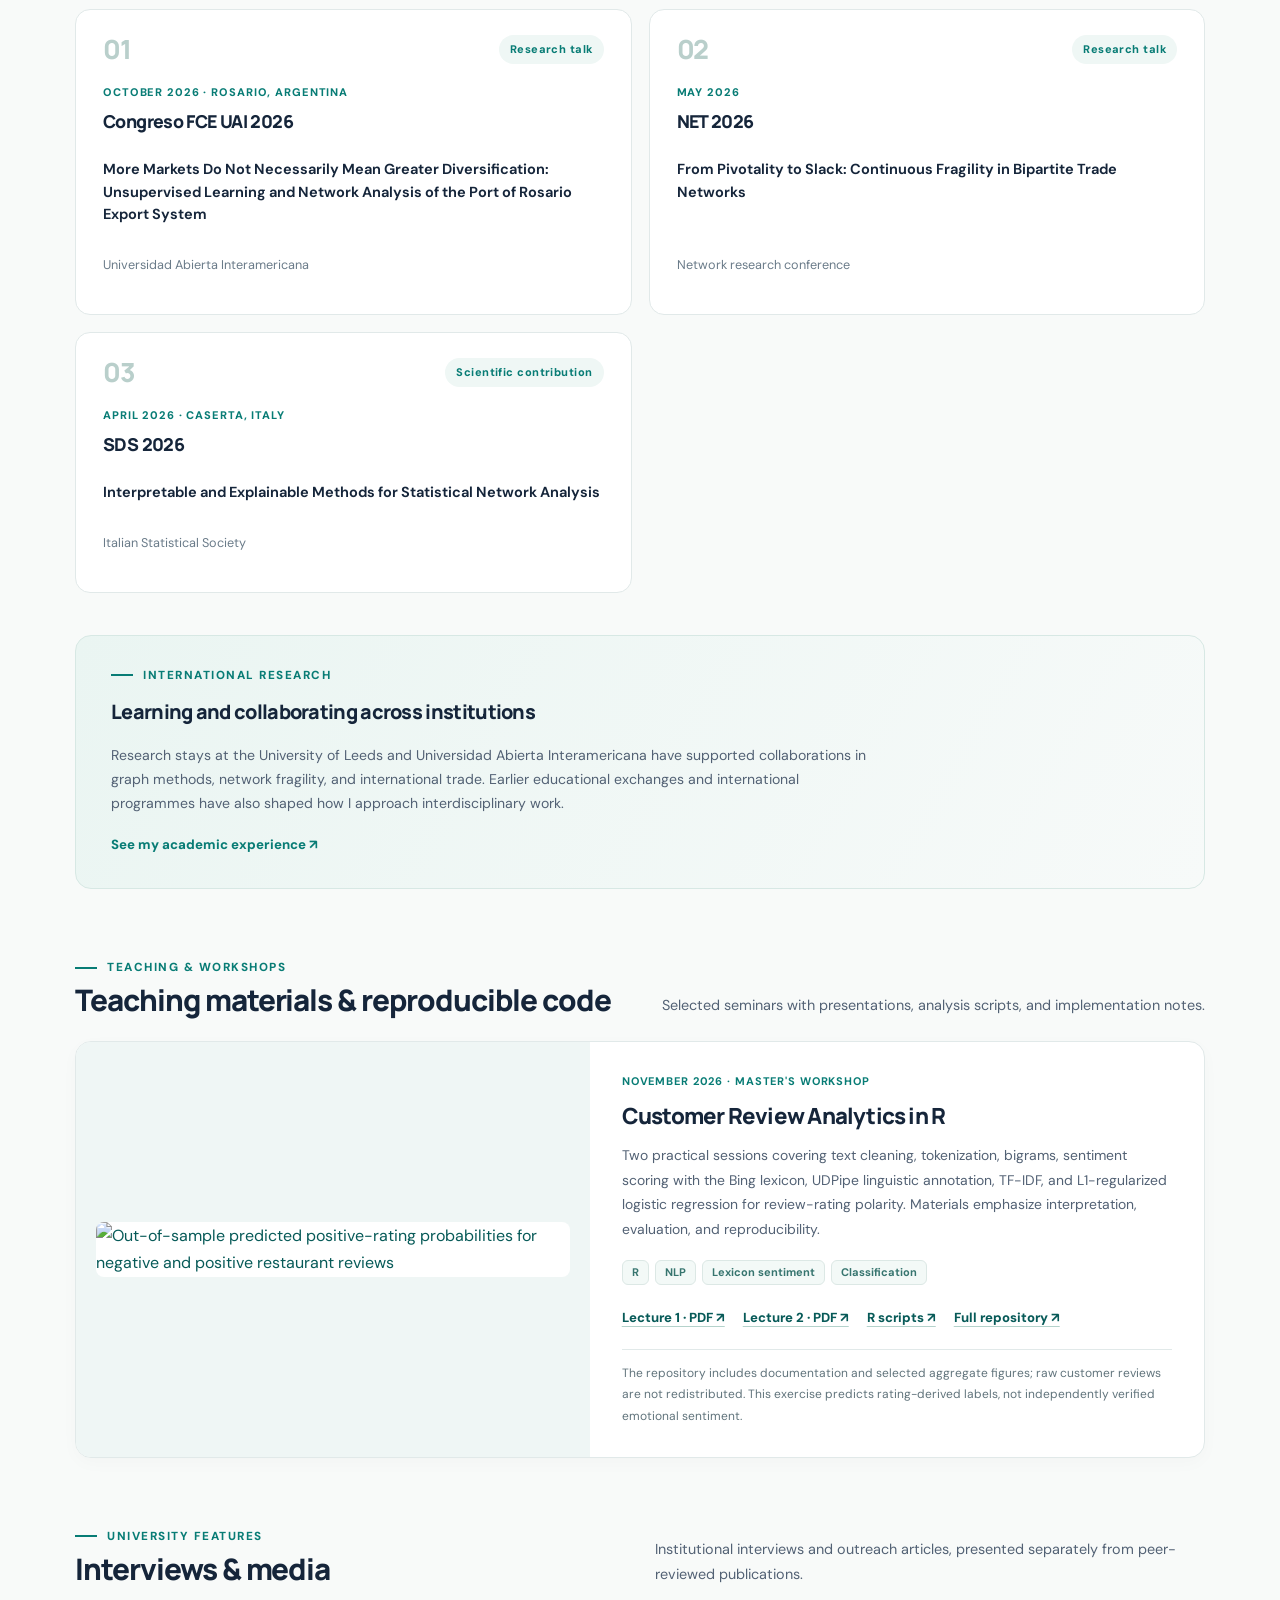
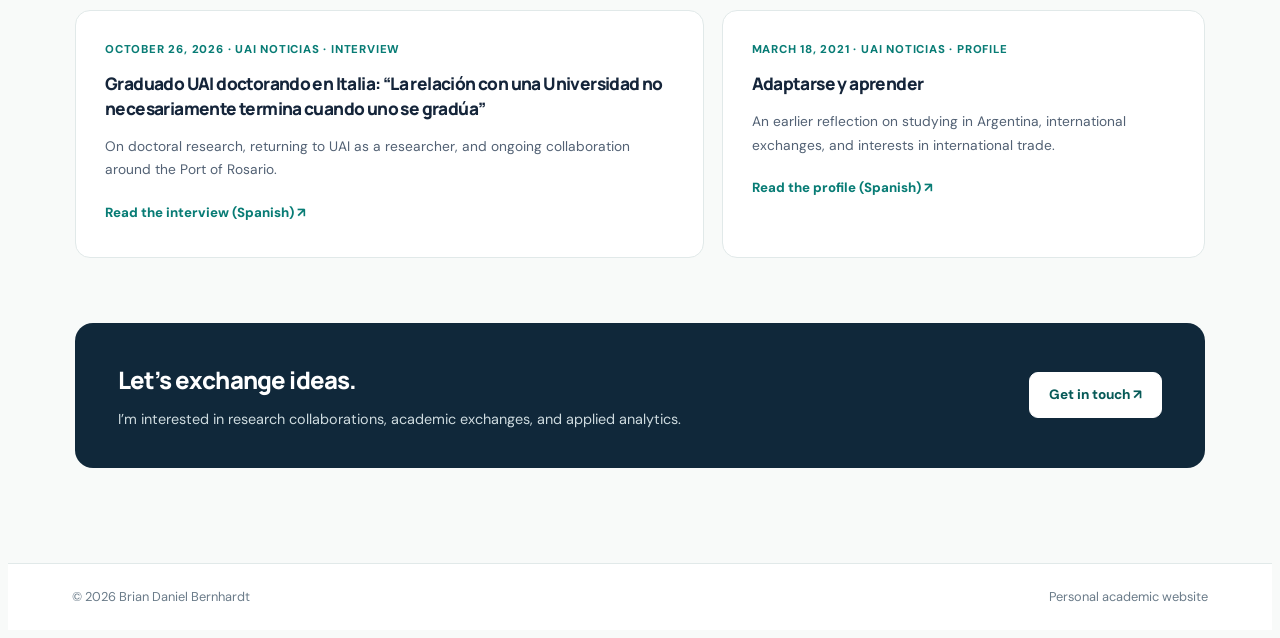
==== commit c3a991a7: "Add files via upload" ====
--- a/talks.html
+++ b/talks.html
@@ -49,6 +49,13 @@
 </p>
 </div>
 <div class="photo-gallery">
+<figure class="photo-story">
+<a aria-label="View full photograph: Applied Data Science for Economics teaching seminar" href="assets/gallery/applied-data-science-seminar-2026.webp" rel="noopener" target="_blank"><img alt="Brian Daniel Bernhardt teaching sentiment analysis and negation in R during a master's seminar" decoding="async" loading="lazy" src="assets/gallery/applied-data-science-seminar-2026-card.webp" style="object-position:center 48%;"/></a>
+<figcaption>
+<span class="photo-meta">November 25, 2026 · Cassino, Italy</span><strong>Applied Data Science for Economics</strong><span class="photo-caption">Customer Review Analytics in R — a seminar on NLP, sentiment analysis and supervised learning for the Master's Degree in Economics and Entrepreneurship.</span><span class="photo-type">Teaching seminar</span> <a class="section-link" href="#teaching" style="display:inline-block;margin-left:10px;white-space:normal">Slides &amp; R scripts ↗</a>
+</figcaption>
+</figure>
+
 <figure class="photo-story">
 <a aria-label="View full photograph: Leeds Annual Statistics Research Workshop" href="assets/gallery/leeds-workshop-2026.webp" rel="noopener" target="_blank"><img alt="Brian presenting graph neural network research in a classroom at the University of Leeds" decoding="async" loading="lazy" src="assets/gallery/leeds-workshop-2026.webp" style="object-position:center 52%;"/></a>
 <figcaption>
--- a/styles.css
+++ b/styles.css
@@ -208,3 +208,16 @@
 /* Prevent images or long links from forcing the seminar card beyond the viewport. */
 .seminar-showcase > .seminar-art,.seminar-showcase > .seminar-copy{min-width:0}
 .seminar-copy a{overflow-wrap:anywhere}
+
+/* October 2026 R seminar: compact homepage teaser + consistent classroom cards */
+.site-seminar-section .seminar-mini-card{margin-top:20px;display:grid;grid-template-columns:215px minmax(0,1fr);align-items:center;background:#fff;border:1px solid var(--stroke);border-radius:15px;overflow:hidden}
+.seminar-mini-visual{display:flex;align-items:center;justify-content:center;min-width:0;background:#eff6f5;padding:16px;height:100%;min-height:165px}
+.seminar-mini-visual img{width:100%;max-height:160px;object-fit:contain;border-radius:5px;background:white}
+.seminar-mini-body{padding:22px 27px;min-width:0}
+.seminar-mini-body h3{font-size:1.16rem;margin:8px 0;line-height:1.32}
+.seminar-mini-body p{color:var(--slate);font-size:.85rem;line-height:1.65;margin:0}
+.seminar-mini-body .seminar-links{margin-top:12px}
+.teaching-resources .seminar-showcase + .seminar-showcase{margin-top:22px}
+.teaching-resources .seminar-alt .seminar-art img{max-width:500px;width:100%;max-height:290px;height:auto;object-fit:contain}
+.teaching-resources .seminar-alt .seminar-copy strong{font-weight:800;color:var(--ink)}
+@media(max-width:660px){.site-seminar-section .seminar-mini-card{grid-template-columns:1fr}.seminar-mini-visual{min-height:0;padding:17px}.seminar-mini-visual img{max-height:210px}.seminar-mini-body{padding:20px}}
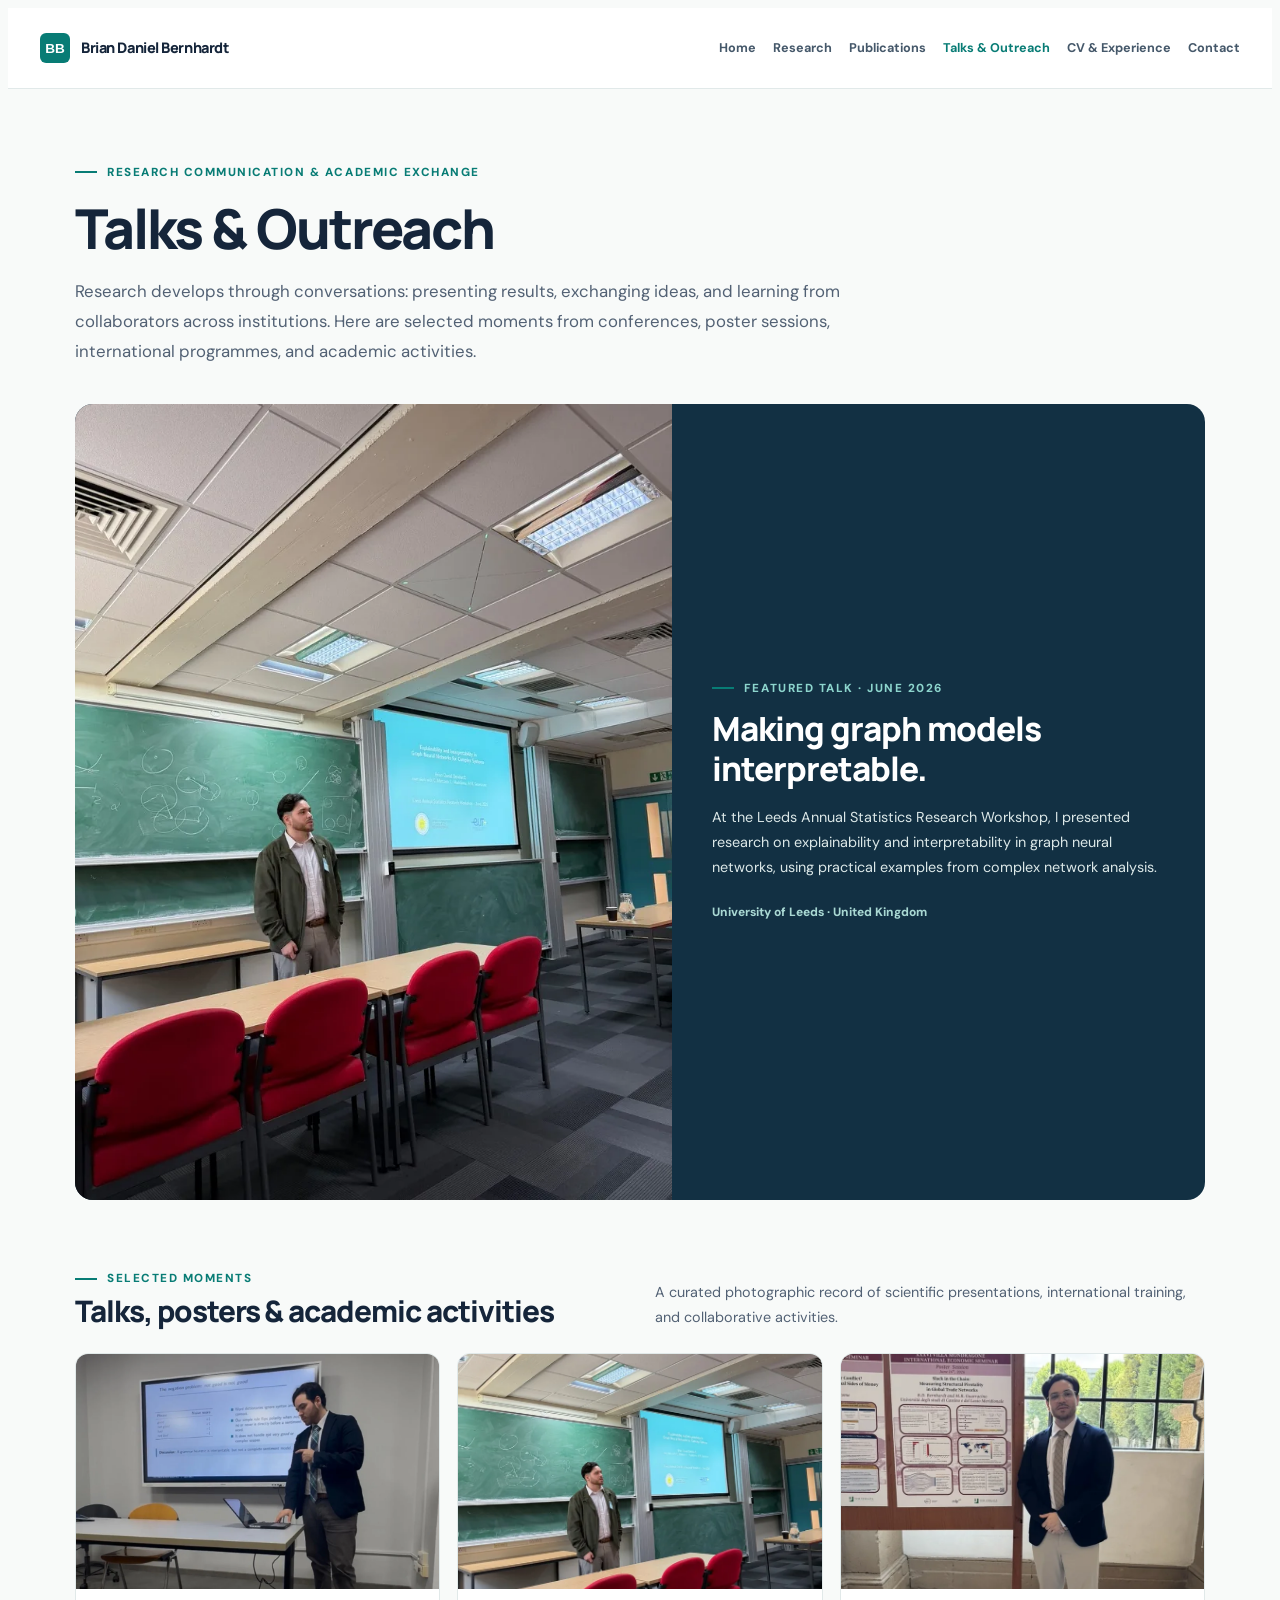
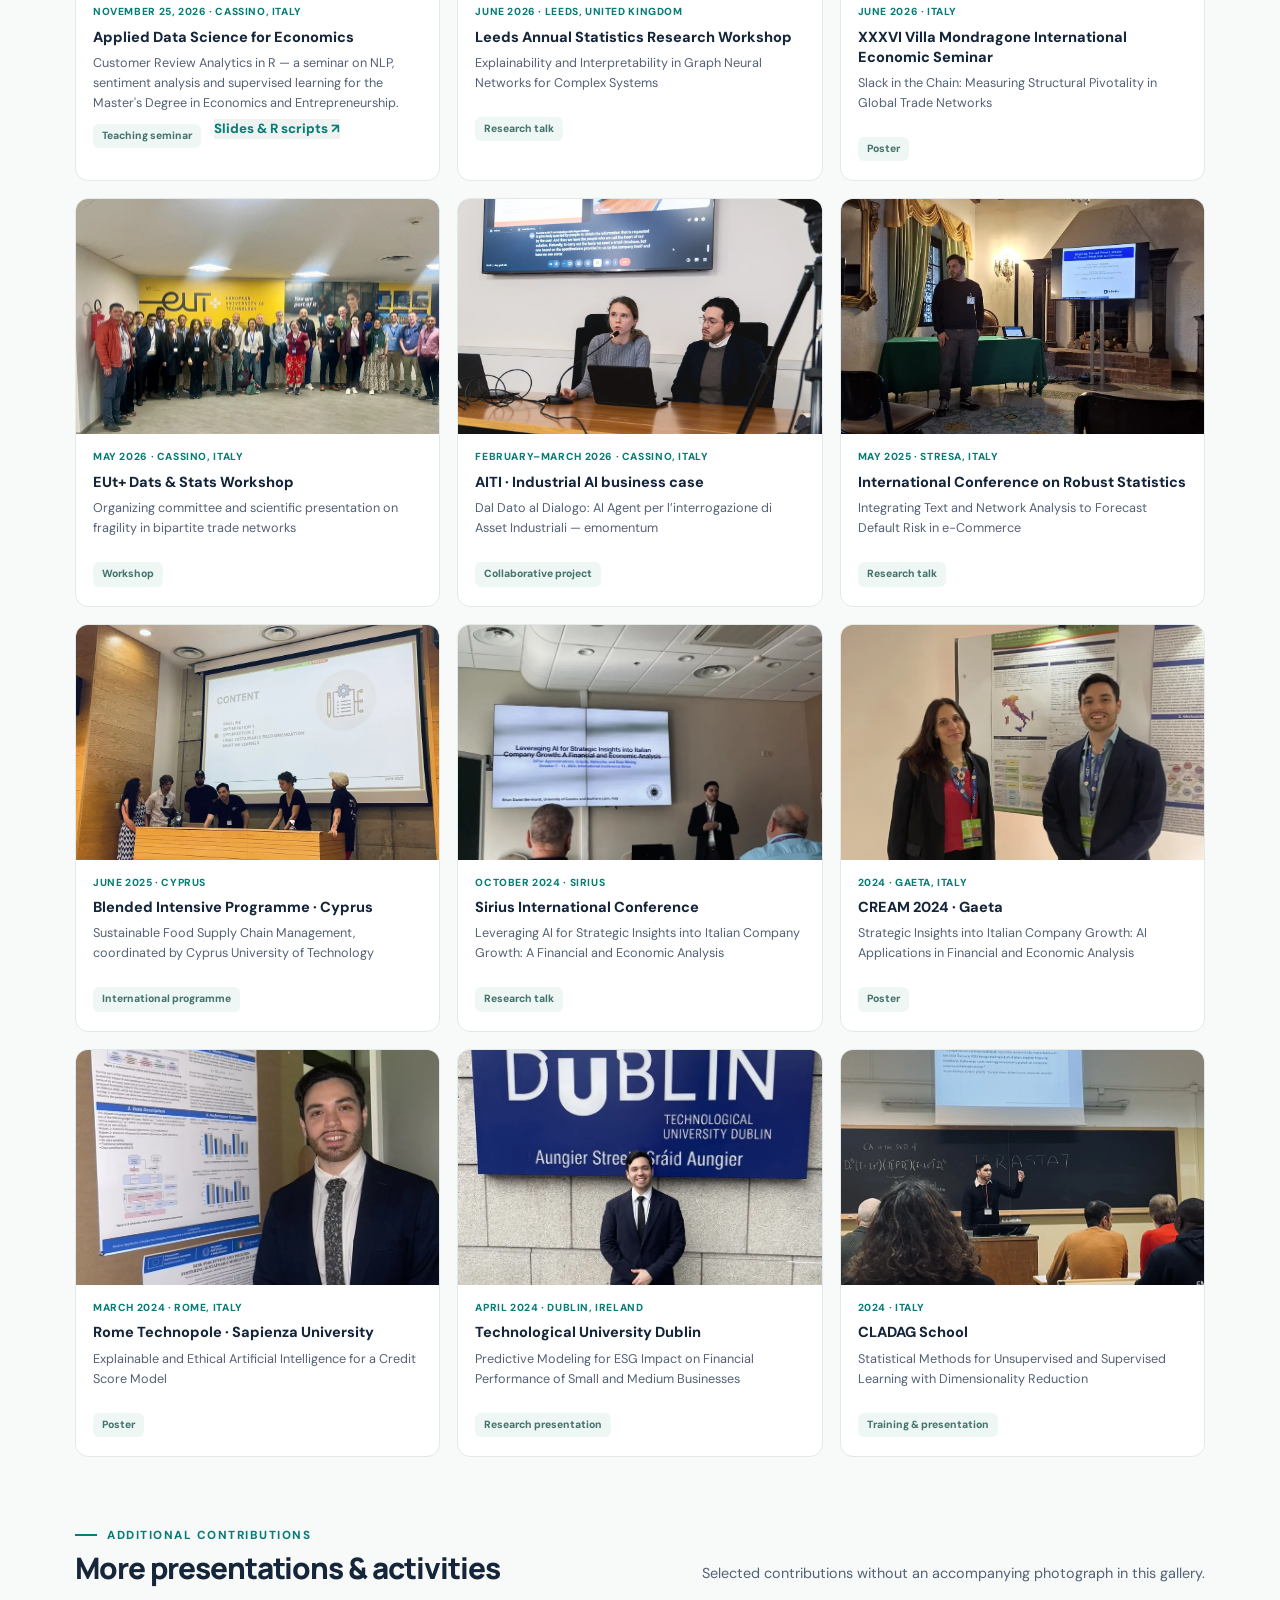
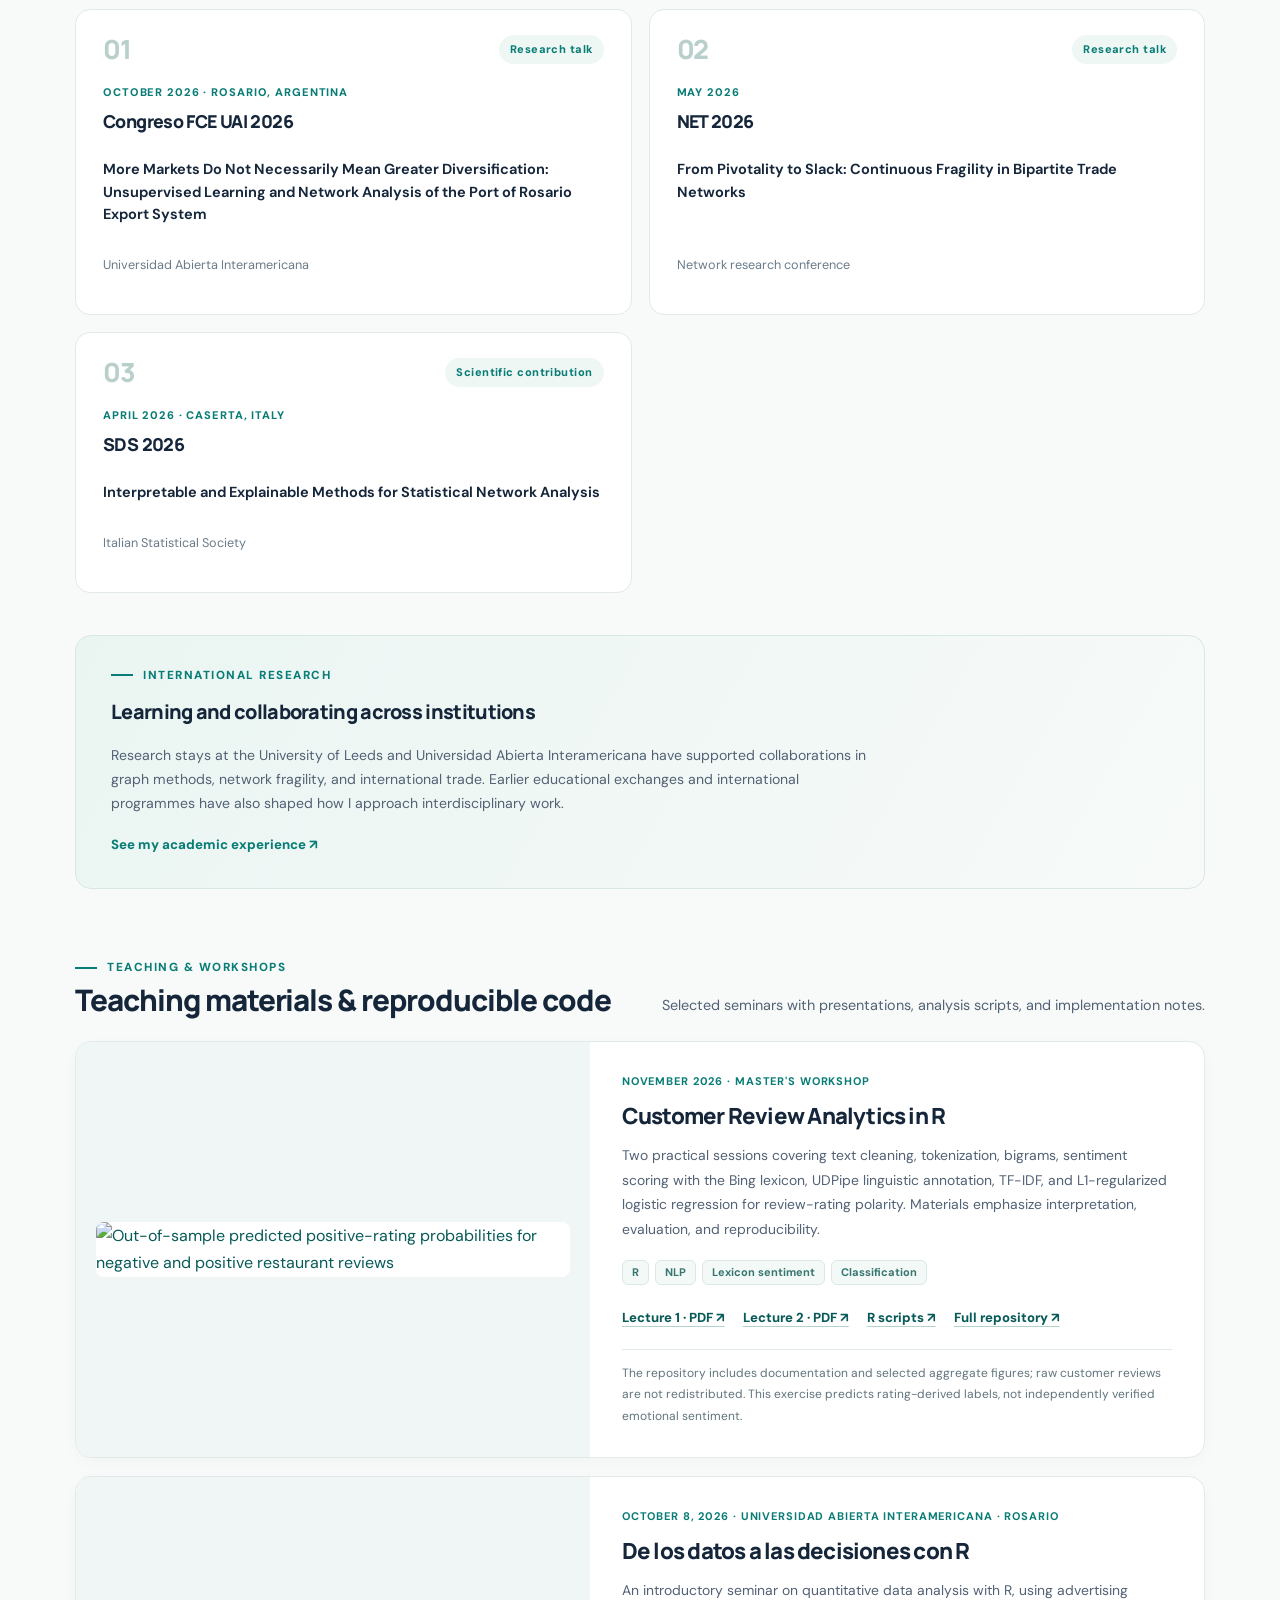
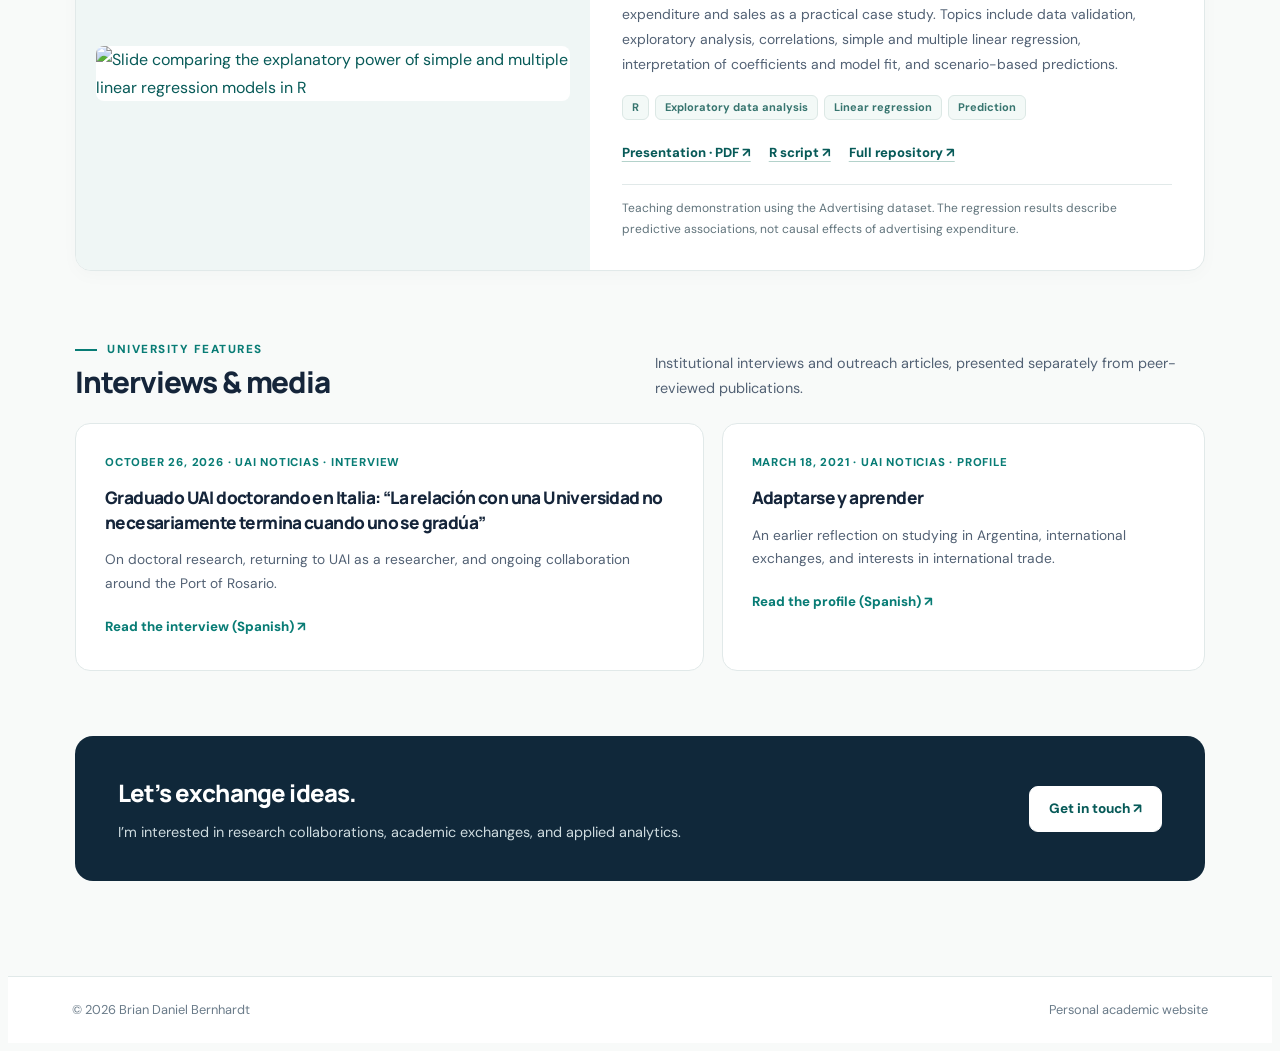
==== commit a32ec5da: "Add files via upload" ====
--- a/talks.html
+++ b/talks.html
@@ -261,6 +261,23 @@
       <p class="seminar-note">The repository includes documentation and selected aggregate figures; raw customer reviews are not redistributed. This exercise predicts rating-derived labels, not independently verified emotional sentiment.</p>
     </div>
   </div>
+  <div class="seminar-showcase" style="margin-top:18px">
+    <a class="seminar-art" href="https://github.com/BrianDanielBernhardt/intro-r-advertising-regression" target="_blank" rel="noopener noreferrer" aria-label="Open De los datos a las decisiones con R repository">
+      <img src="https://raw.githubusercontent.com/BrianDanielBernhardt/intro-r-advertising-regression/main/assets/thumbnail.png" alt="Slide comparing the explanatory power of simple and multiple linear regression models in R" loading="lazy" style="display:block; width:100%; max-width:500px; height:auto; max-height:285px; object-fit:contain;"/>
+    </a>
+    <div class="seminar-copy">
+      <div class="mono">October 8, 2026 · Universidad Abierta Interamericana · Rosario</div>
+      <h3>De los datos a las decisiones con R</h3>
+      <p>An introductory seminar on quantitative data analysis with R, using advertising expenditure and sales as a practical case study. Topics include data validation, exploratory analysis, correlations, simple and multiple linear regression, interpretation of coefficients and model fit, and scenario-based predictions.</p>
+      <div class="tags"><span class="tag">R</span><span class="tag">Exploratory data analysis</span><span class="tag">Linear regression</span><span class="tag">Prediction</span></div>
+      <div class="seminar-links">
+        <a href="https://github.com/BrianDanielBernhardt/intro-r-advertising-regression/blob/main/slides/intro-r-quantitative-decisions.pdf" target="_blank" rel="noopener noreferrer">Presentation · PDF ↗</a>
+        <a href="https://github.com/BrianDanielBernhardt/intro-r-advertising-regression/blob/main/scripts/advertising_eda_lm.R" target="_blank" rel="noopener noreferrer">R script ↗</a>
+        <a href="https://github.com/BrianDanielBernhardt/intro-r-advertising-regression" target="_blank" rel="noopener noreferrer">Full repository ↗</a>
+      </div>
+      <p class="seminar-note">Teaching demonstration using the Advertising dataset. The regression results describe predictive associations, not causal effects of advertising expenditure.</p>
+    </div>
+  </div>
 </section>
 
 <div class="section-heading" id="media">
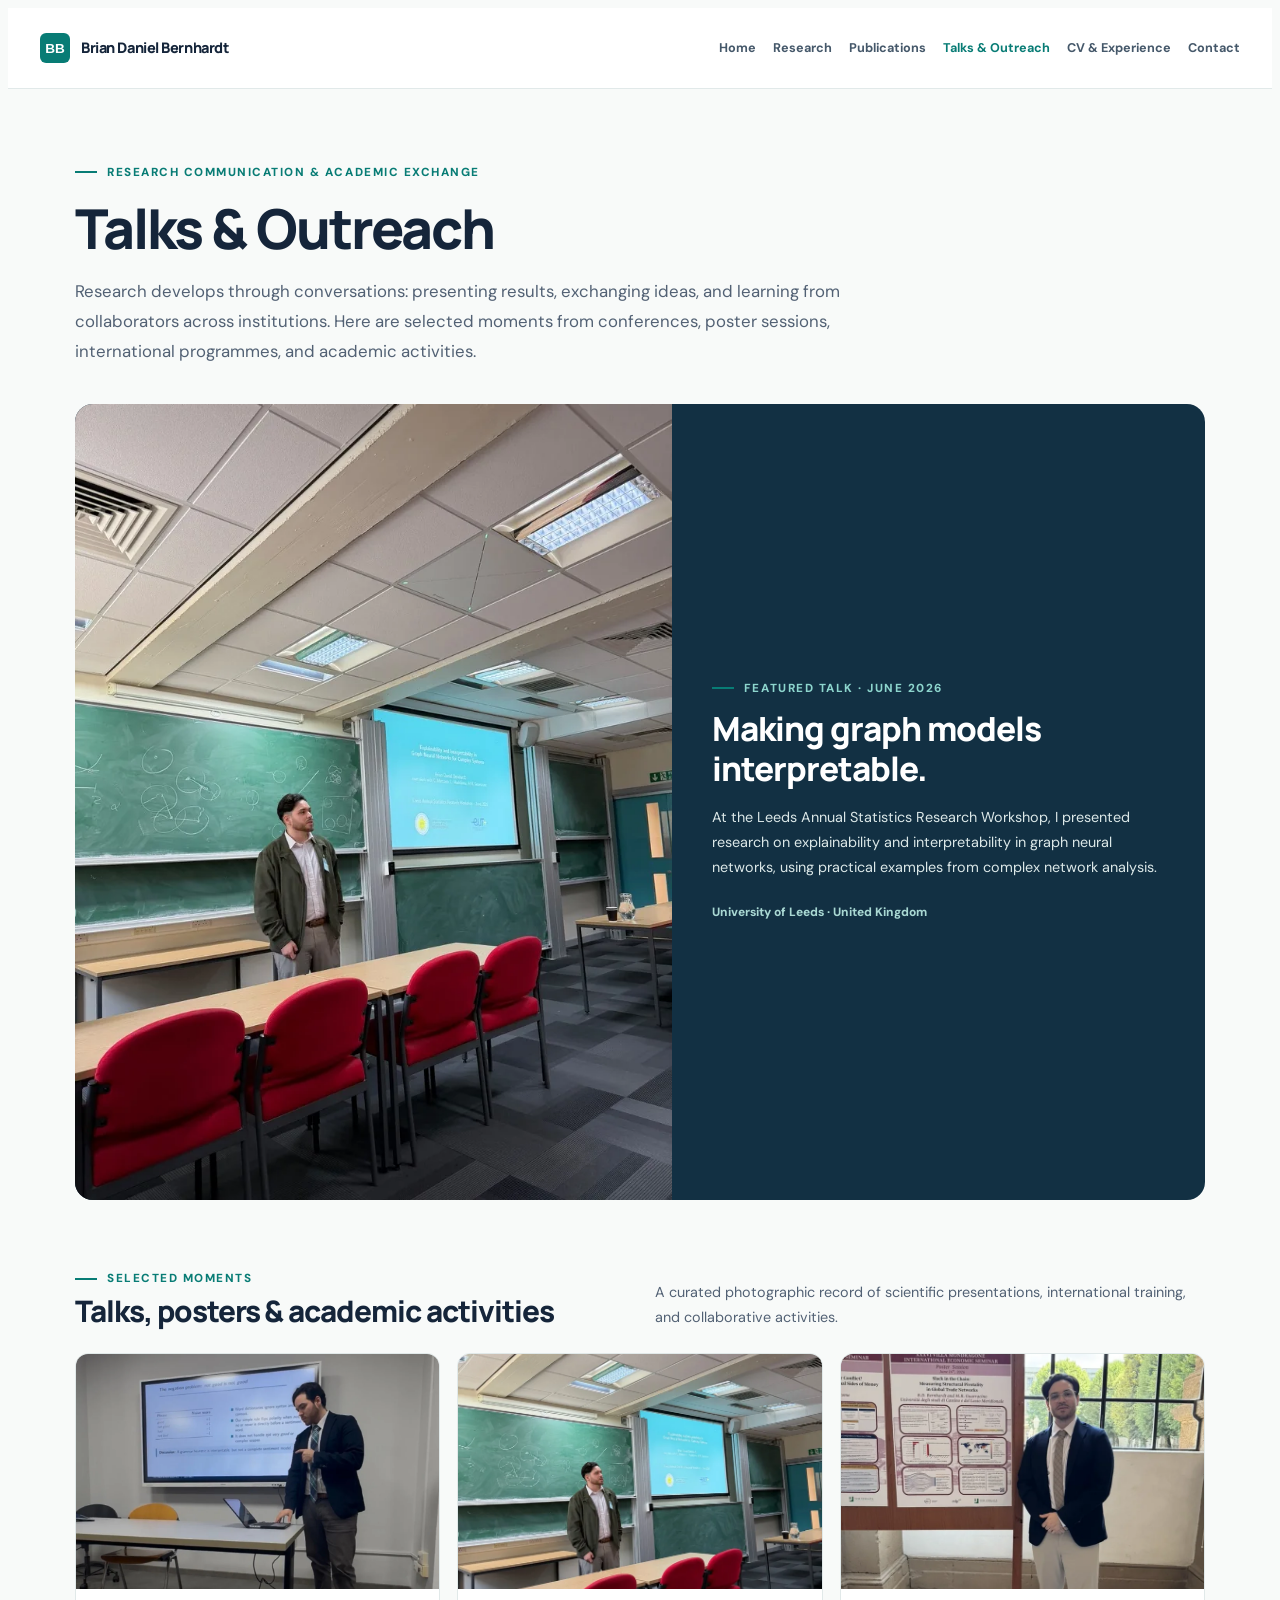
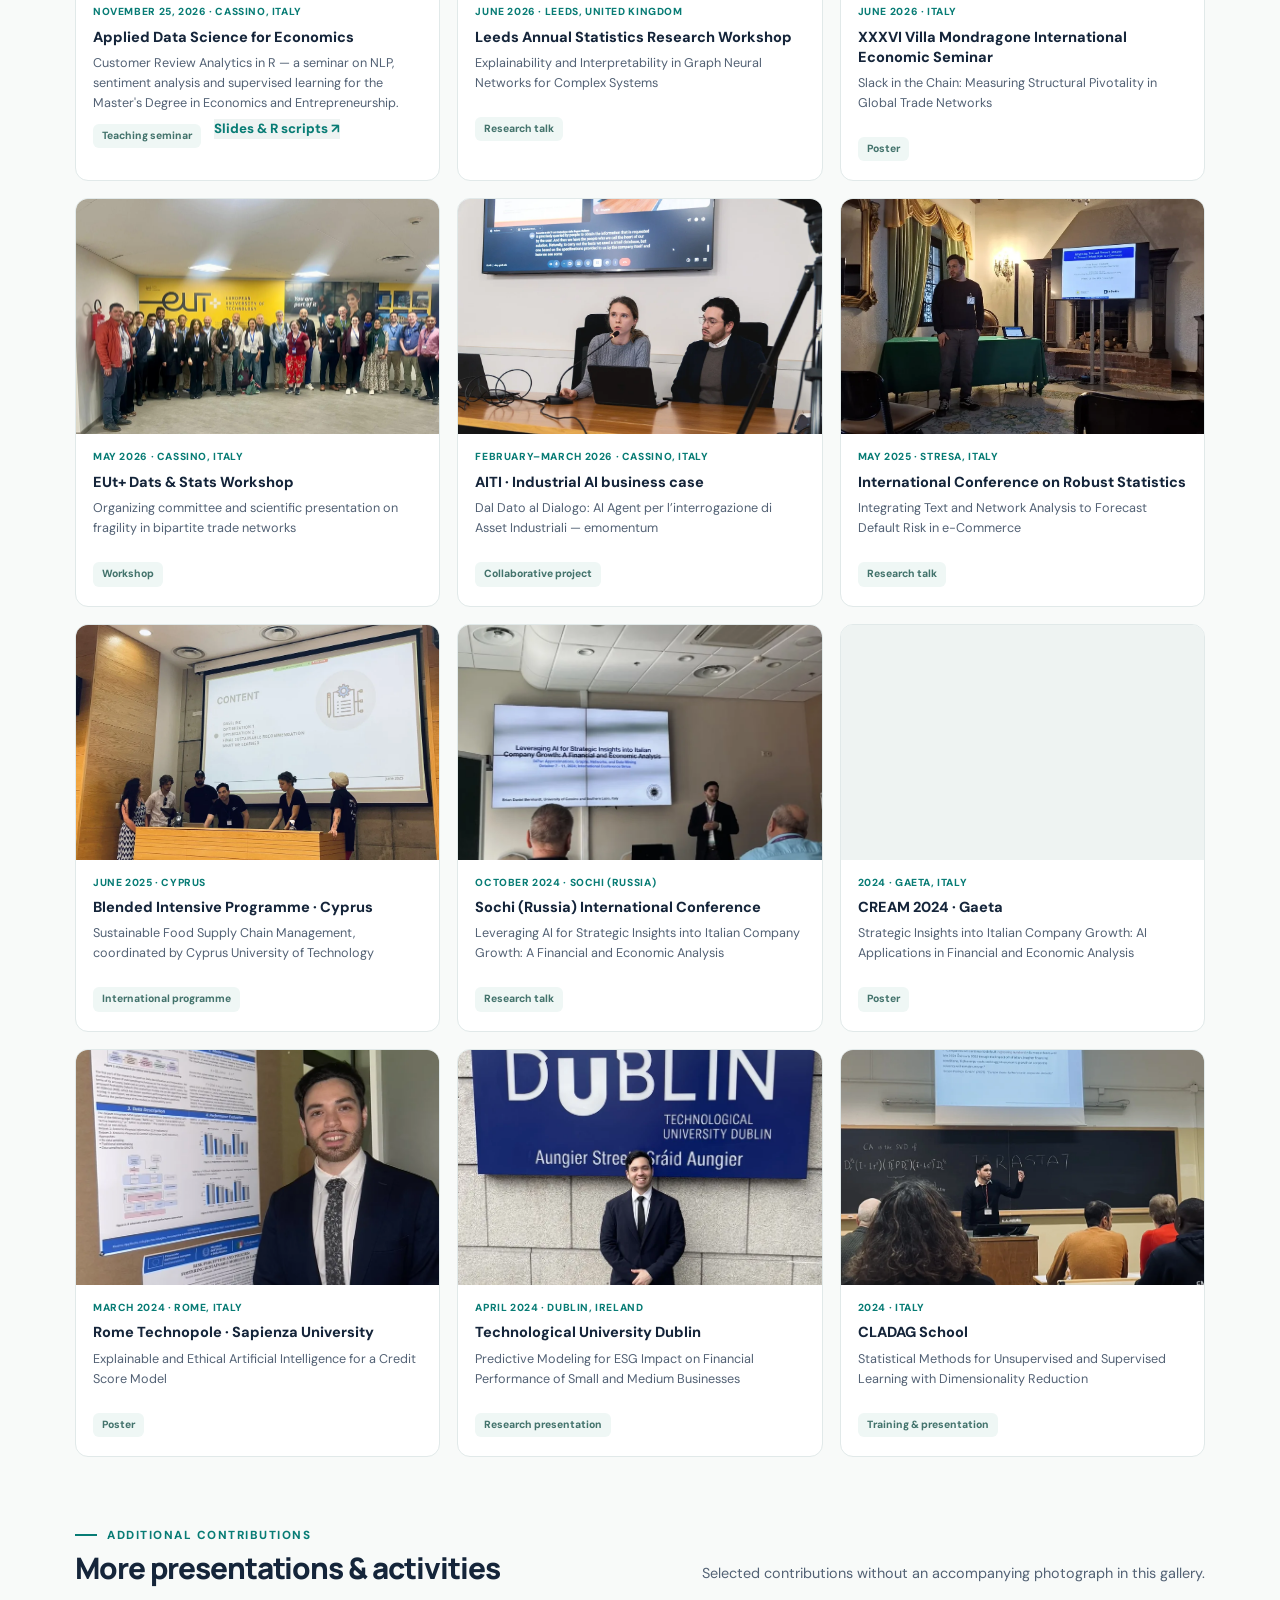
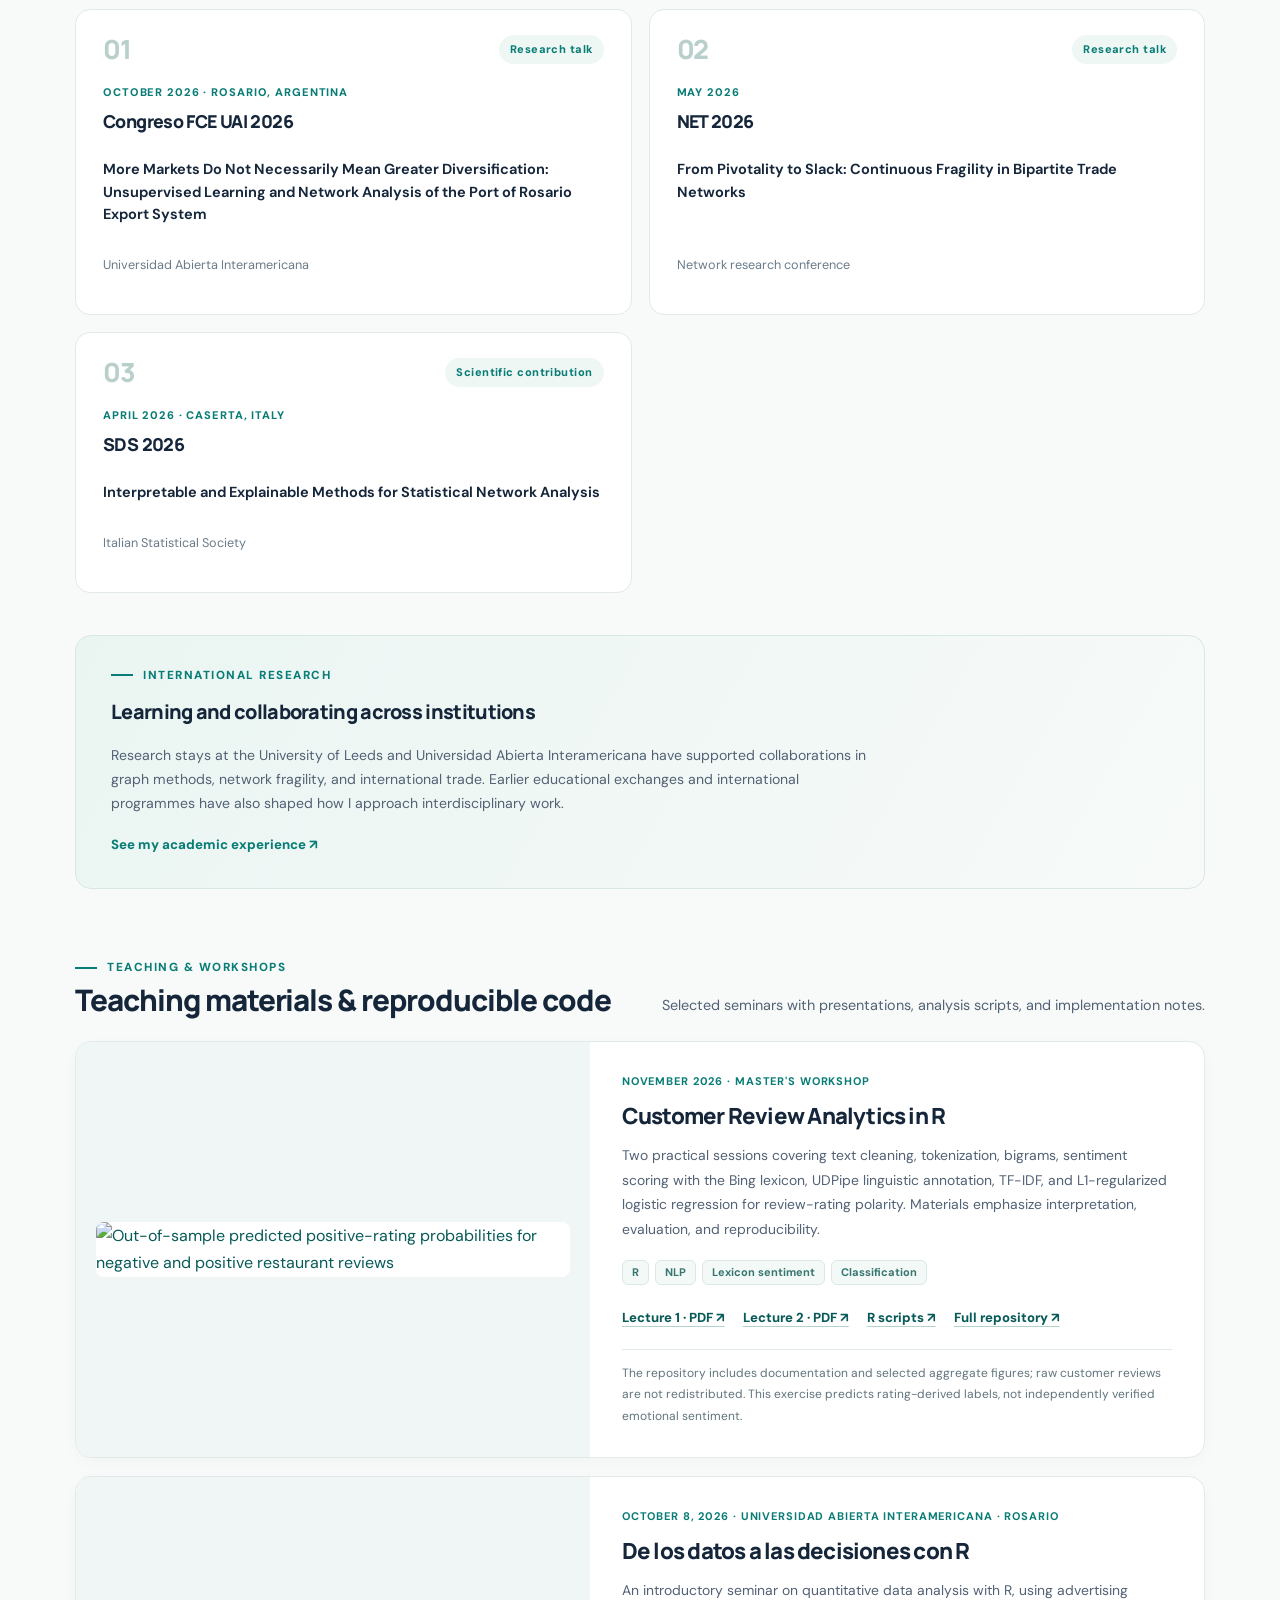
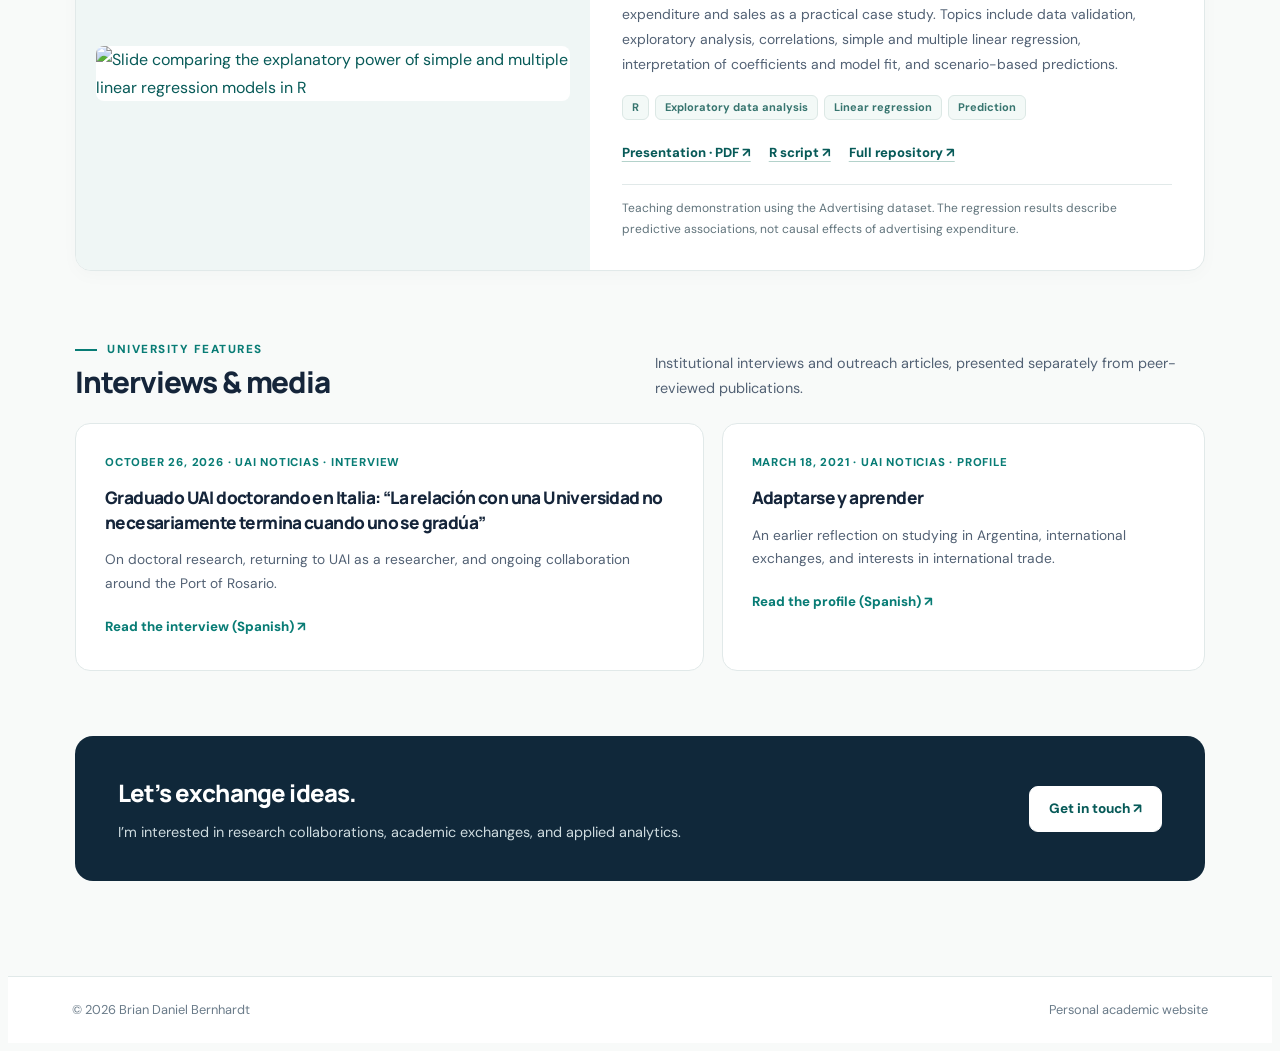
==== commit 7144907b: "Update talks.html" ====
--- a/talks.html
+++ b/talks.html
@@ -106,7 +106,7 @@
 <figure class="photo-story">
 <a aria-label="View full photograph: Sirius International Conference" href="assets/gallery/sirius-2024.webp" rel="noopener" target="_blank"><img alt="Brian presenting financial analysis research at the Sirius conference" decoding="async" loading="lazy" src="assets/gallery/sirius-2024.webp" style="object-position:center 48%;"/></a>
 <figcaption>
-<span class="photo-meta">October 2024 · Sirius</span><strong>Sirius
+<span class="photo-meta">October 2024 · Sochi (Russia)</span><strong>Sochi (Russia)
 International Conference</strong><span class="photo-caption">Leveraging
 AI for Strategic Insights into Italian Company Growth: A Financial and
 Economic Analysis</span><span class="photo-type">Research talk</span>
@@ -338,4 +338,4 @@
 <a class="btn-secondary-site" href="contact.html">Get in touch ↗</a>
 </section>
 </div>
-</main></main><footer class="preview-footer"><span>© 2026 Brian Daniel Bernhardt</span><span>Personal academic website</span></footer></body></html>+</main></main><footer class="preview-footer"><span>© 2026 Brian Daniel Bernhardt</span><span>Personal academic website</span></footer></body></html>
--- a/styles.css
+++ b/styles.css
@@ -209,15 +209,74 @@
 .seminar-showcase > .seminar-art,.seminar-showcase > .seminar-copy{min-width:0}
 .seminar-copy a{overflow-wrap:anywhere}
 
-/* October 2026 R seminar: compact homepage teaser + consistent classroom cards */
-.site-seminar-section .seminar-mini-card{margin-top:20px;display:grid;grid-template-columns:215px minmax(0,1fr);align-items:center;background:#fff;border:1px solid var(--stroke);border-radius:15px;overflow:hidden}
-.seminar-mini-visual{display:flex;align-items:center;justify-content:center;min-width:0;background:#eff6f5;padding:16px;height:100%;min-height:165px}
-.seminar-mini-visual img{width:100%;max-height:160px;object-fit:contain;border-radius:5px;background:white}
-.seminar-mini-body{padding:22px 27px;min-width:0}
-.seminar-mini-body h3{font-size:1.16rem;margin:8px 0;line-height:1.32}
-.seminar-mini-body p{color:var(--slate);font-size:.85rem;line-height:1.65;margin:0}
-.seminar-mini-body .seminar-links{margin-top:12px}
-.teaching-resources .seminar-showcase + .seminar-showcase{margin-top:22px}
-.teaching-resources .seminar-alt .seminar-art img{max-width:500px;width:100%;max-height:290px;height:auto;object-fit:contain}
-.teaching-resources .seminar-alt .seminar-copy strong{font-weight:800;color:var(--ink)}
-@media(max-width:660px){.site-seminar-section .seminar-mini-card{grid-template-columns:1fr}.seminar-mini-visual{min-height:0;padding:17px}.seminar-mini-visual img{max-height:210px}.seminar-mini-body{padding:20px}}
+/* Homepage seminars: matching full-width cards and consistent figure sizing.
+   Scoped to the homepage so Talks & Outreach remains unchanged. */
+.site-seminar-section .seminar-showcase,
+.site-seminar-section .seminar-mini-card {
+  min-height: 345px;
+  box-sizing: border-box;
+}
+.site-seminar-section .seminar-mini-card {
+  margin-top: 20px;
+  display: grid;
+  grid-template-columns: minmax(0, .92fr) minmax(0, 1.1fr);
+  align-items: stretch;
+  background: #fff;
+  border: 1px solid var(--stroke);
+  border-radius: 16px;
+  overflow: hidden;
+  box-shadow: 0 5px 18px rgba(17,35,48,.025);
+}
+.site-seminar-section .seminar-mini-visual {
+  display: flex;
+  align-items: center;
+  justify-content: center;
+  min-width: 0;
+  background: #eff6f5;
+  padding: 20px;
+  min-height: 285px;
+}
+.site-seminar-section .seminar-mini-visual img {
+  display: block;
+  width: 100%;
+  max-width: 500px;
+  max-height: 285px;
+  height: auto;
+  object-fit: contain;
+  border-radius: 8px;
+  background: #fff;
+}
+.site-seminar-section .seminar-mini-body {
+  padding: 30px 32px;
+  align-self: center;
+  min-width: 0;
+}
+.site-seminar-section .seminar-mini-body h3 {
+  font-size: 1.39rem;
+  line-height: 1.25;
+  margin: 11px 0 13px;
+}
+.site-seminar-section .seminar-mini-body p {
+  color: var(--slate);
+  font-size: .87rem;
+  line-height: 1.78;
+  margin: 0;
+}
+.site-seminar-section .seminar-mini-body .seminar-links { margin-top: 22px; }
+/* Maintain existing two-card layout on Talks & Outreach */
+.teaching-resources .seminar-showcase + .seminar-showcase { margin-top: 22px; }
+.teaching-resources .seminar-alt .seminar-art img {
+  max-width: 500px; width: 100%; max-height: 290px; height: auto; object-fit: contain;
+}
+.teaching-resources .seminar-alt .seminar-copy strong {
+  font-weight: 800; color: var(--ink);
+}
+@media (max-width: 730px) {
+  .site-seminar-section .seminar-showcase,
+  .site-seminar-section .seminar-mini-card { min-height: 0; }
+  .site-seminar-section .seminar-mini-card { grid-template-columns: 1fr; }
+  .site-seminar-section .seminar-mini-visual { min-height: 210px; padding: 15px; }
+  .site-seminar-section .seminar-mini-visual img { max-height: 245px; }
+  .site-seminar-section .seminar-mini-body { padding: 24px; }
+  .site-seminar-section .seminar-mini-body h3 { font-size: 1.22rem; }
+}
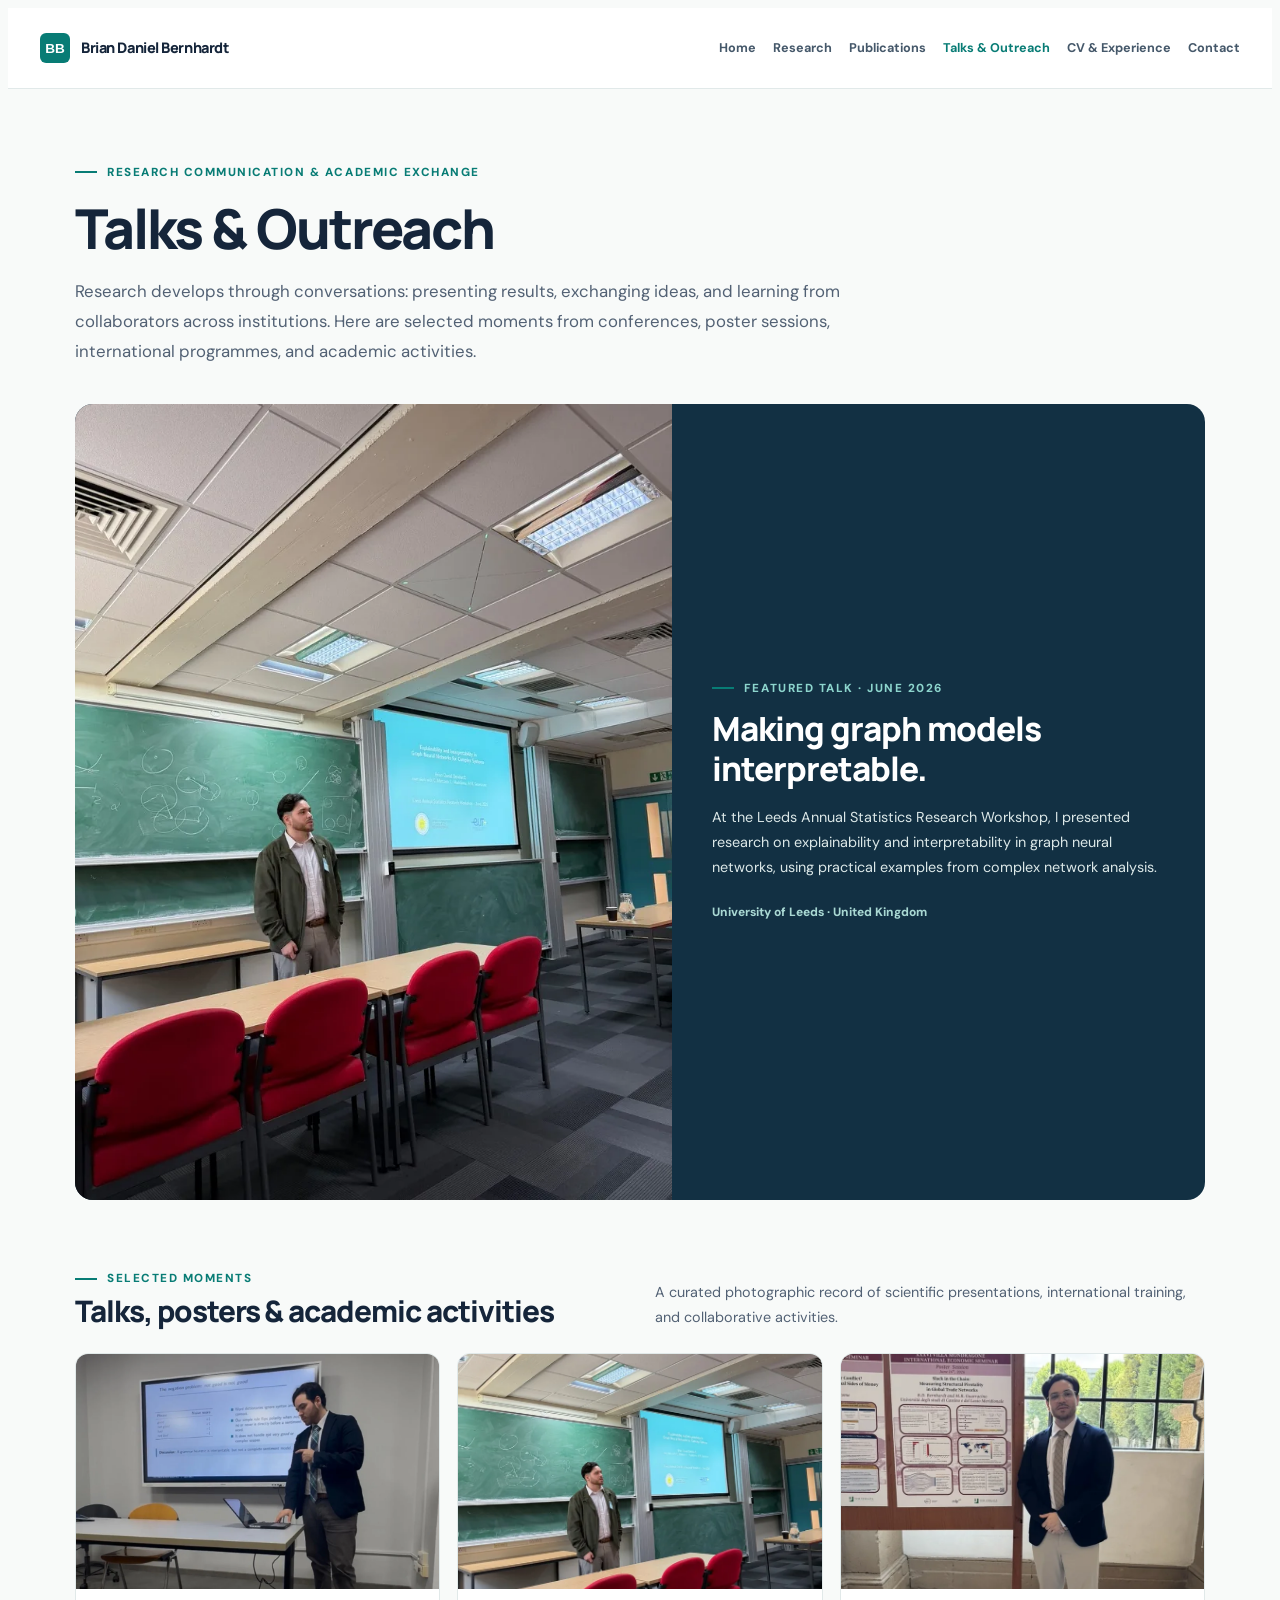
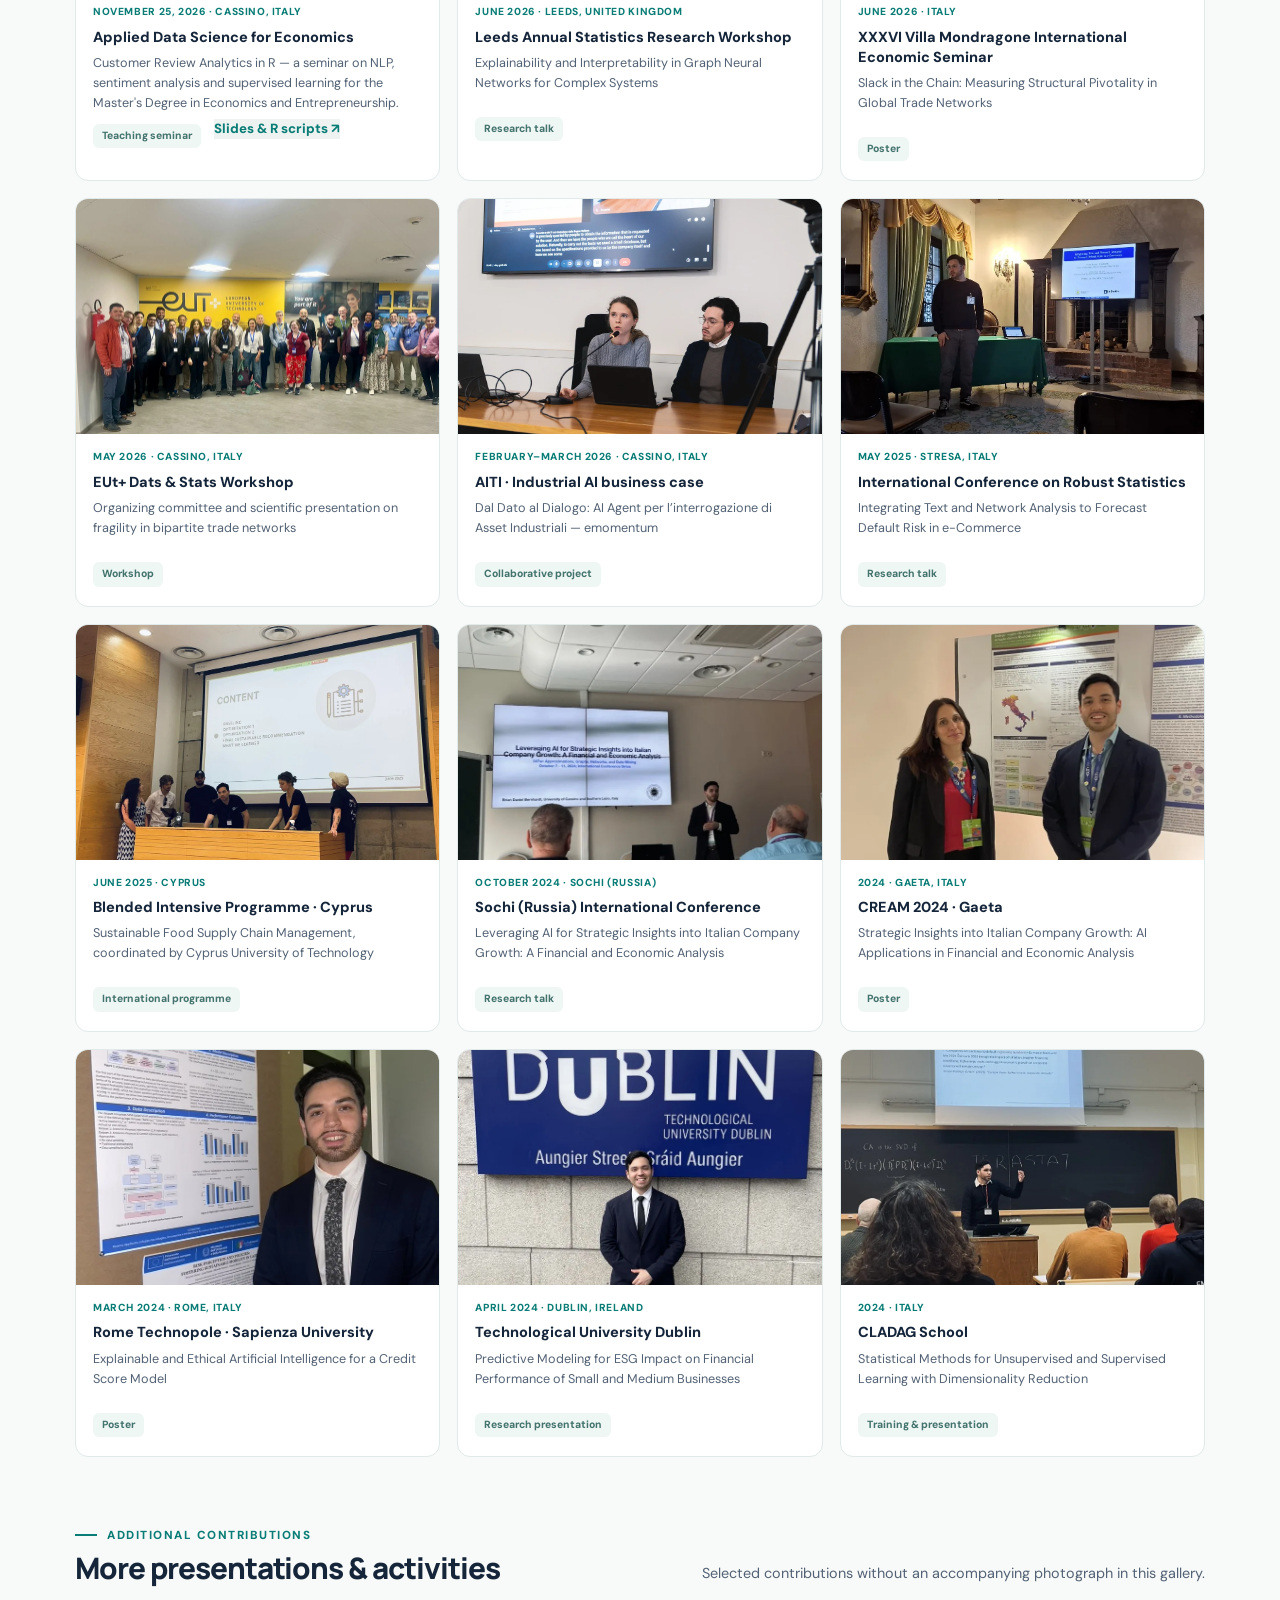
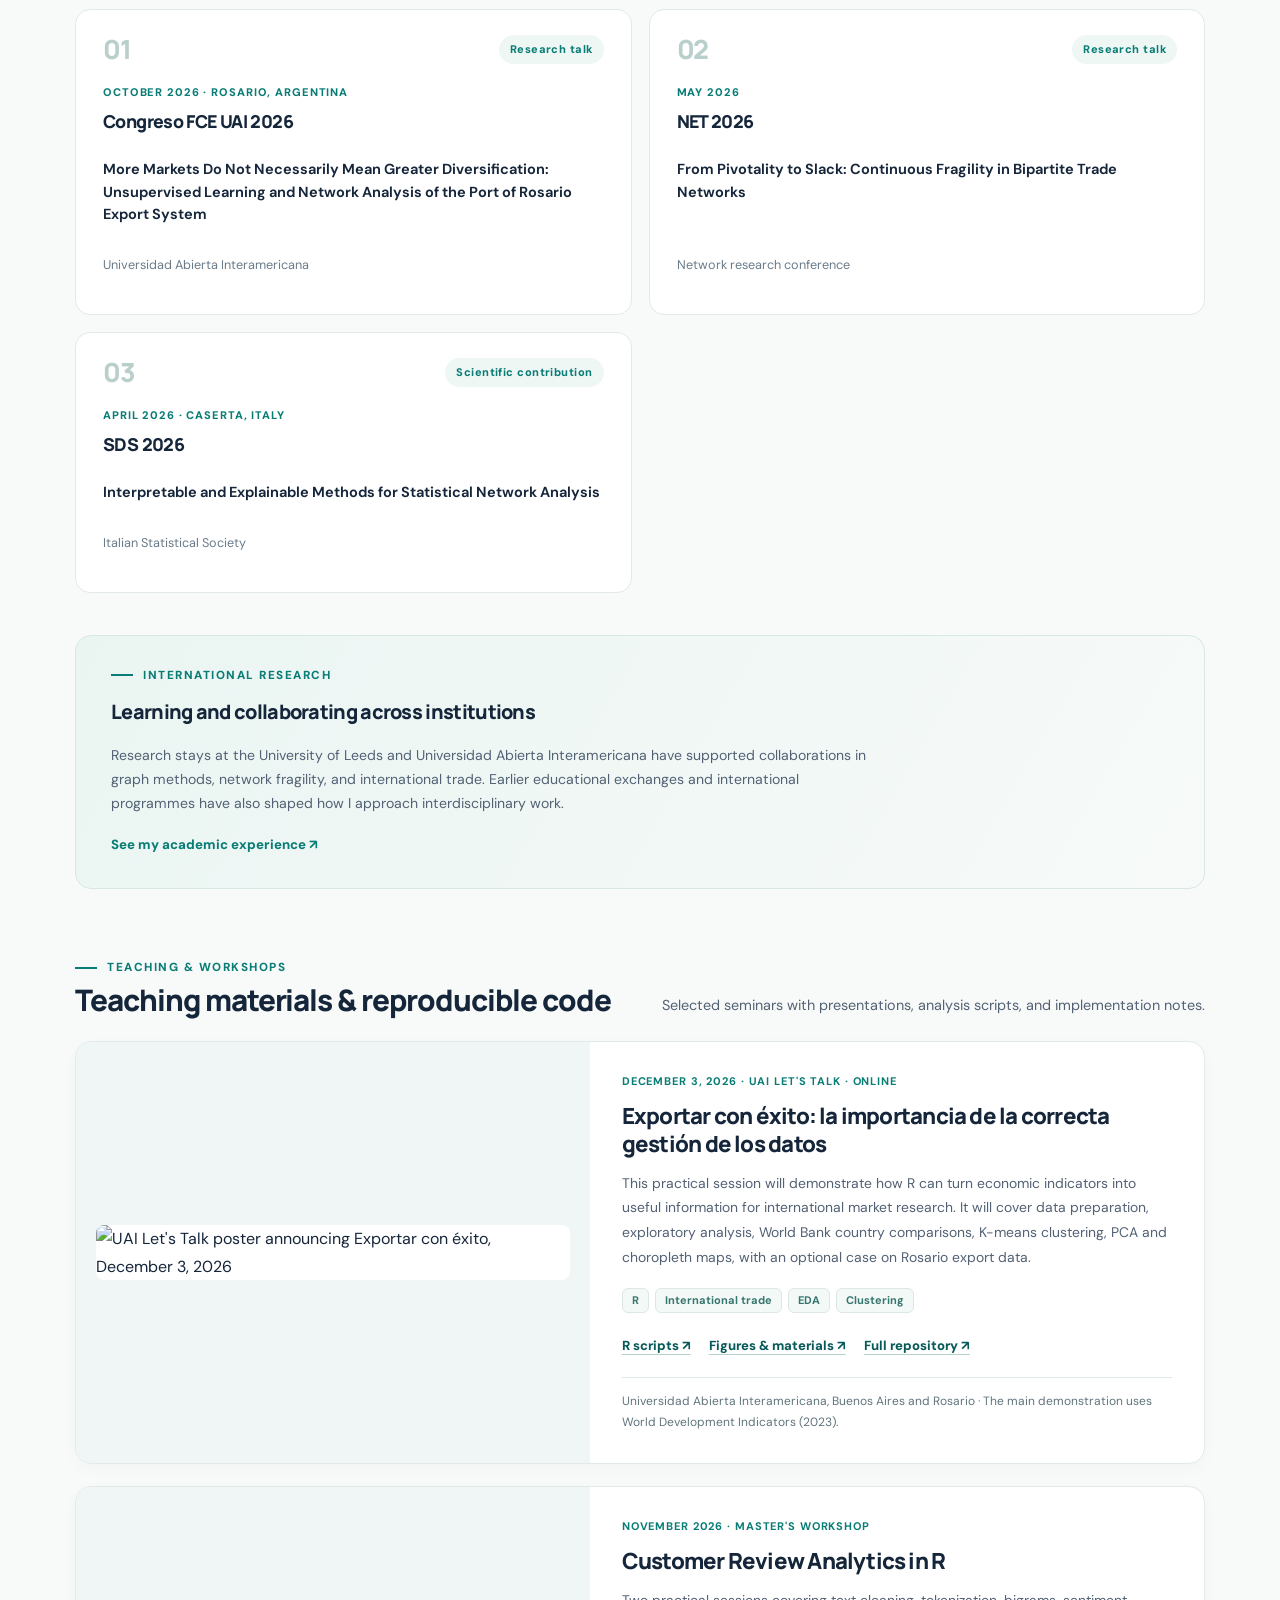
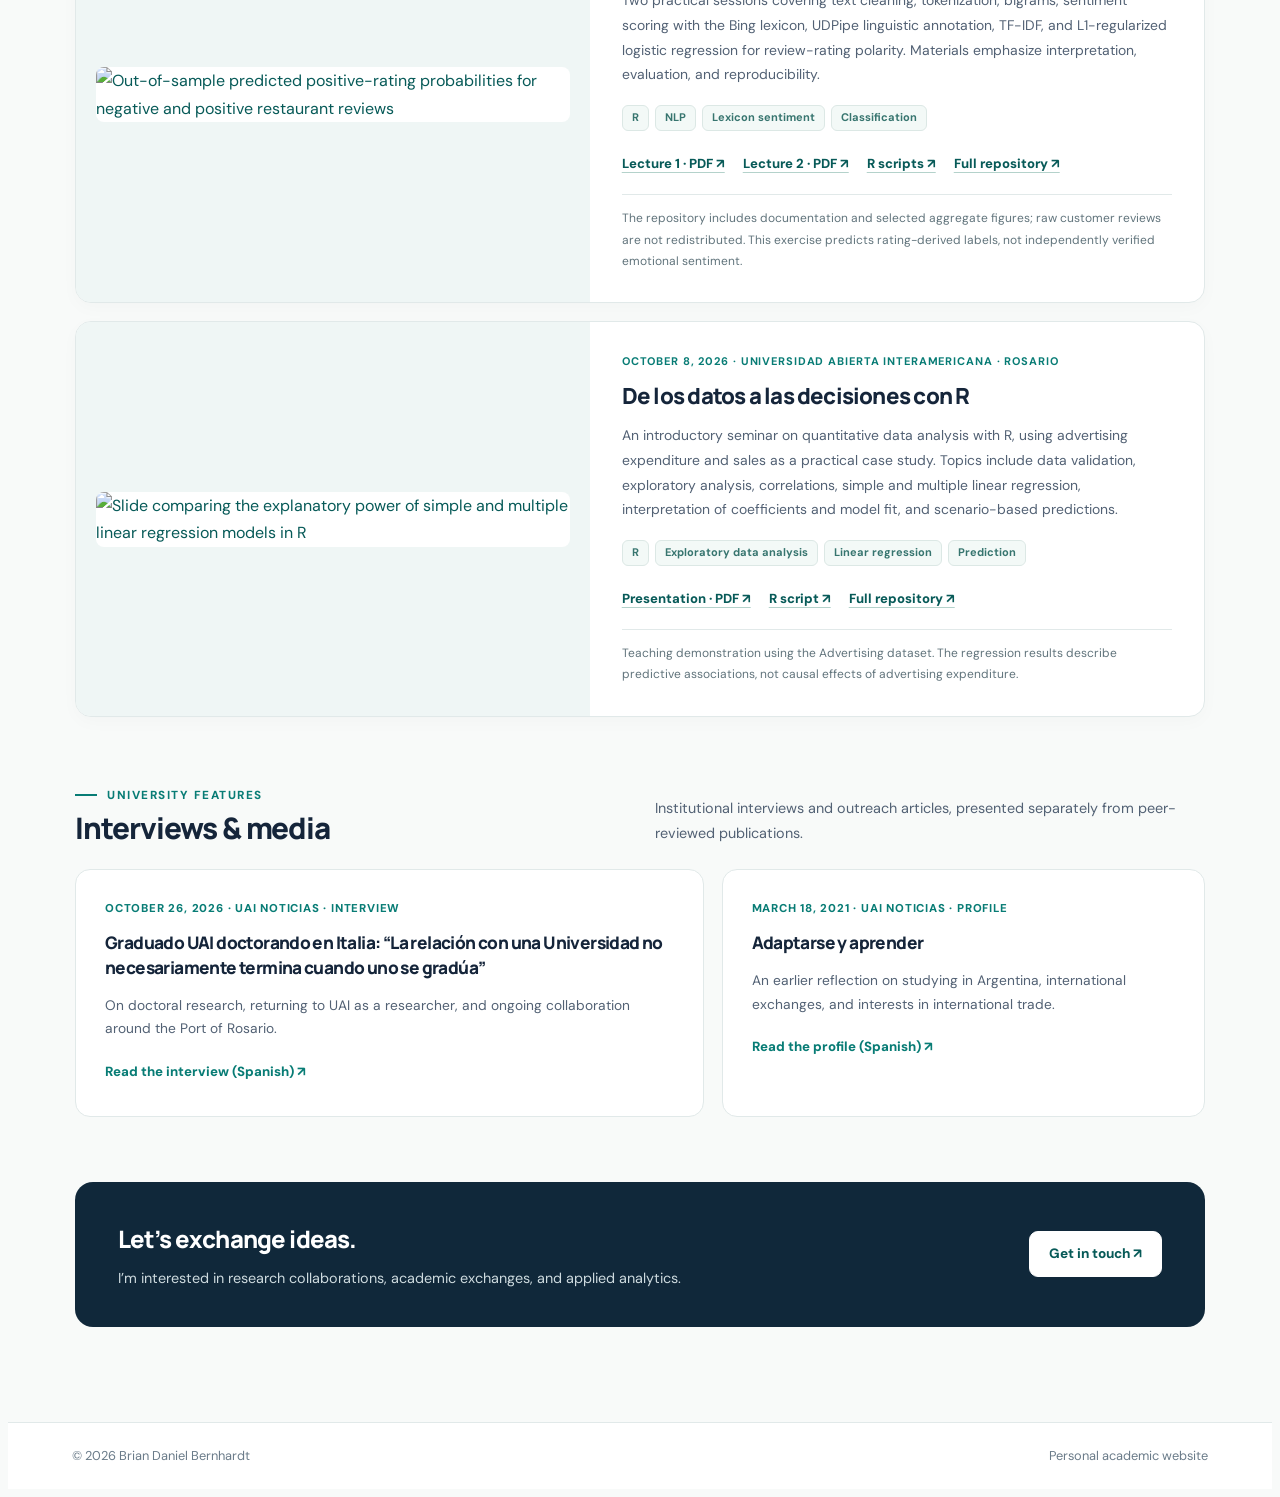
==== commit 320d72eb: "Add files via upload" ====
--- a/talks.html
+++ b/talks.html
@@ -243,6 +243,23 @@
     <div><div class="eyebrow">Teaching &amp; Workshops</div>
       <h2 id="teaching-title">Teaching materials &amp; reproducible code</h2></div>
     <p>Selected seminars with presentations, analysis scripts, and implementation notes.</p>
+  </div>
+  <div class="seminar-showcase" style="margin-bottom:22px" id="uai-exportar-con-exito-2026">
+    <div class="seminar-art" aria-label="Flyer for the UAI Let's Talk international trade seminar">
+      <img src="assets/gallery/uai-exportar-con-exito-2026.webp" alt="UAI Let's Talk poster announcing Exportar con éxito, December 3, 2026" loading="lazy" style="display:block; width:100%; max-width:500px; height:auto; max-height:285px; object-fit:contain;"/>
+    </div>
+    <div class="seminar-copy">
+      <div class="mono">December 3, 2026 · UAI Let's Talk · Online</div>
+      <h3>Exportar con éxito: la importancia de la correcta gestión de los datos</h3>
+      <p>This practical session will demonstrate how R can turn economic indicators into useful information for international market research. It will cover data preparation, exploratory analysis, World Bank country comparisons, K-means clustering, PCA and choropleth maps, with an optional case on Rosario export data.</p>
+      <div class="tags"><span class="tag">R</span><span class="tag">International trade</span><span class="tag">EDA</span><span class="tag">Clustering</span></div>
+      <div class="seminar-links">
+        <a href="https://github.com/BrianDanielBernhardt/uai-exportar-con-datos-r/tree/main/R" target="_blank" rel="noopener noreferrer">R scripts ↗</a>
+        <a href="https://github.com/BrianDanielBernhardt/uai-exportar-con-datos-r/tree/main/output" target="_blank" rel="noopener noreferrer">Figures &amp; materials ↗</a>
+        <a href="https://github.com/BrianDanielBernhardt/uai-exportar-con-datos-r" target="_blank" rel="noopener noreferrer">Full repository ↗</a>
+      </div>
+      <p class="seminar-note">Universidad Abierta Interamericana, Buenos Aires and Rosario · The main demonstration uses World Development Indicators (2023).</p>
+    </div>
   </div>
   <div class="seminar-showcase">
     <a class="seminar-art" href="https://github.com/BrianDanielBernhardt/restaurant-review-nlp-r" target="_blank" rel="noopener noreferrer" aria-label="Open the Customer Review Analytics in R repository">
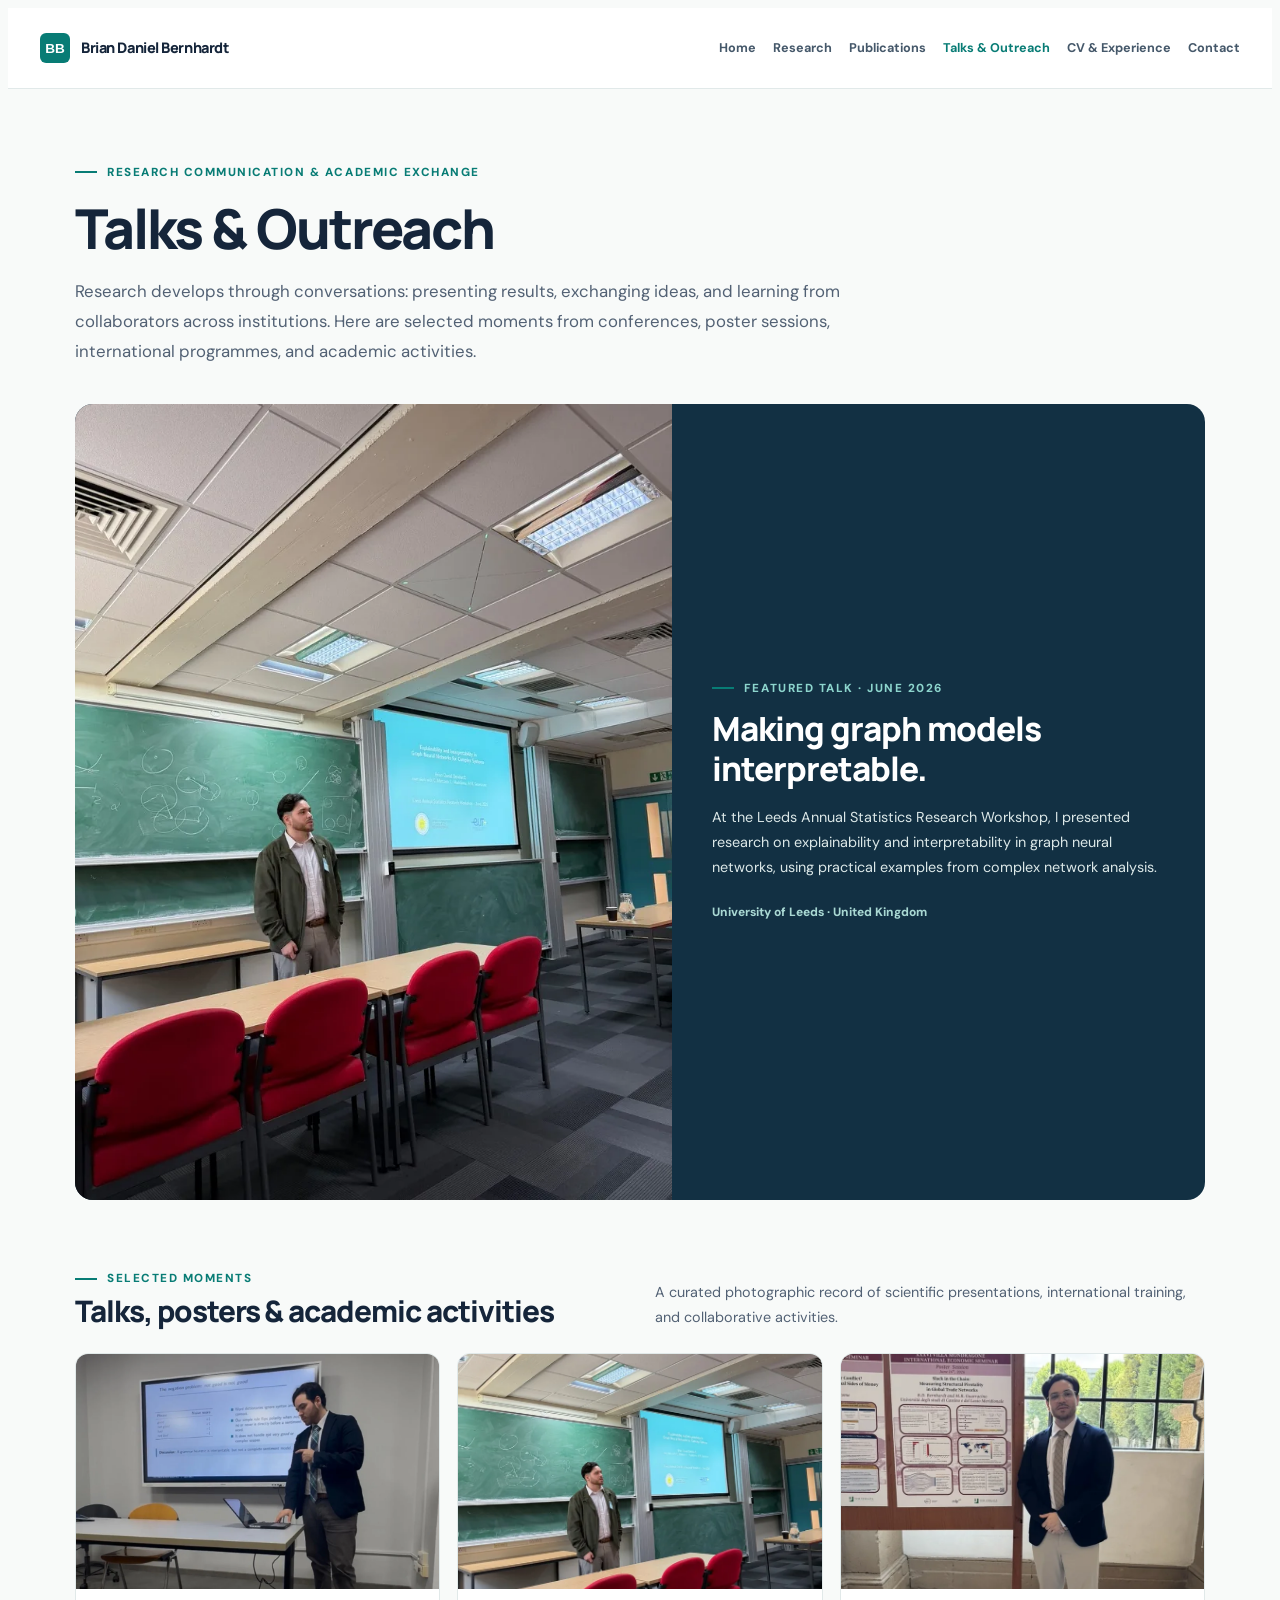
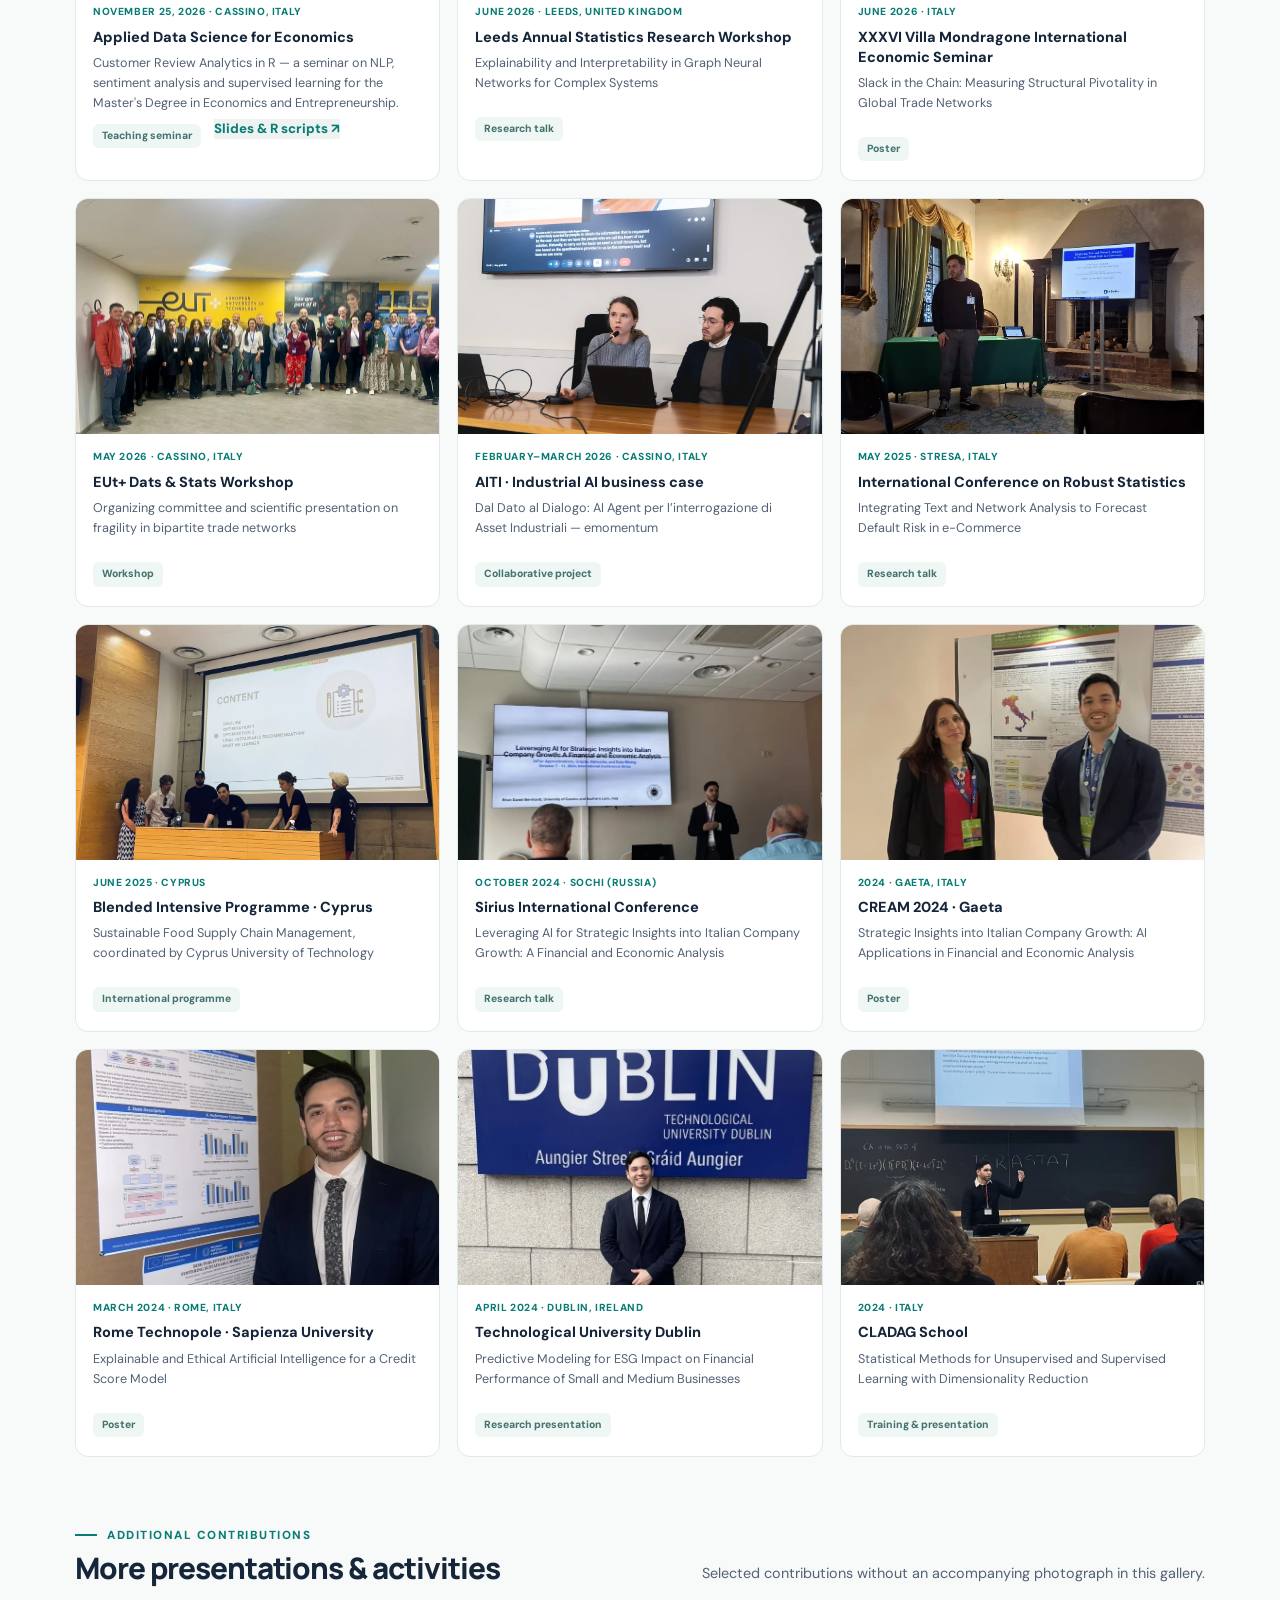
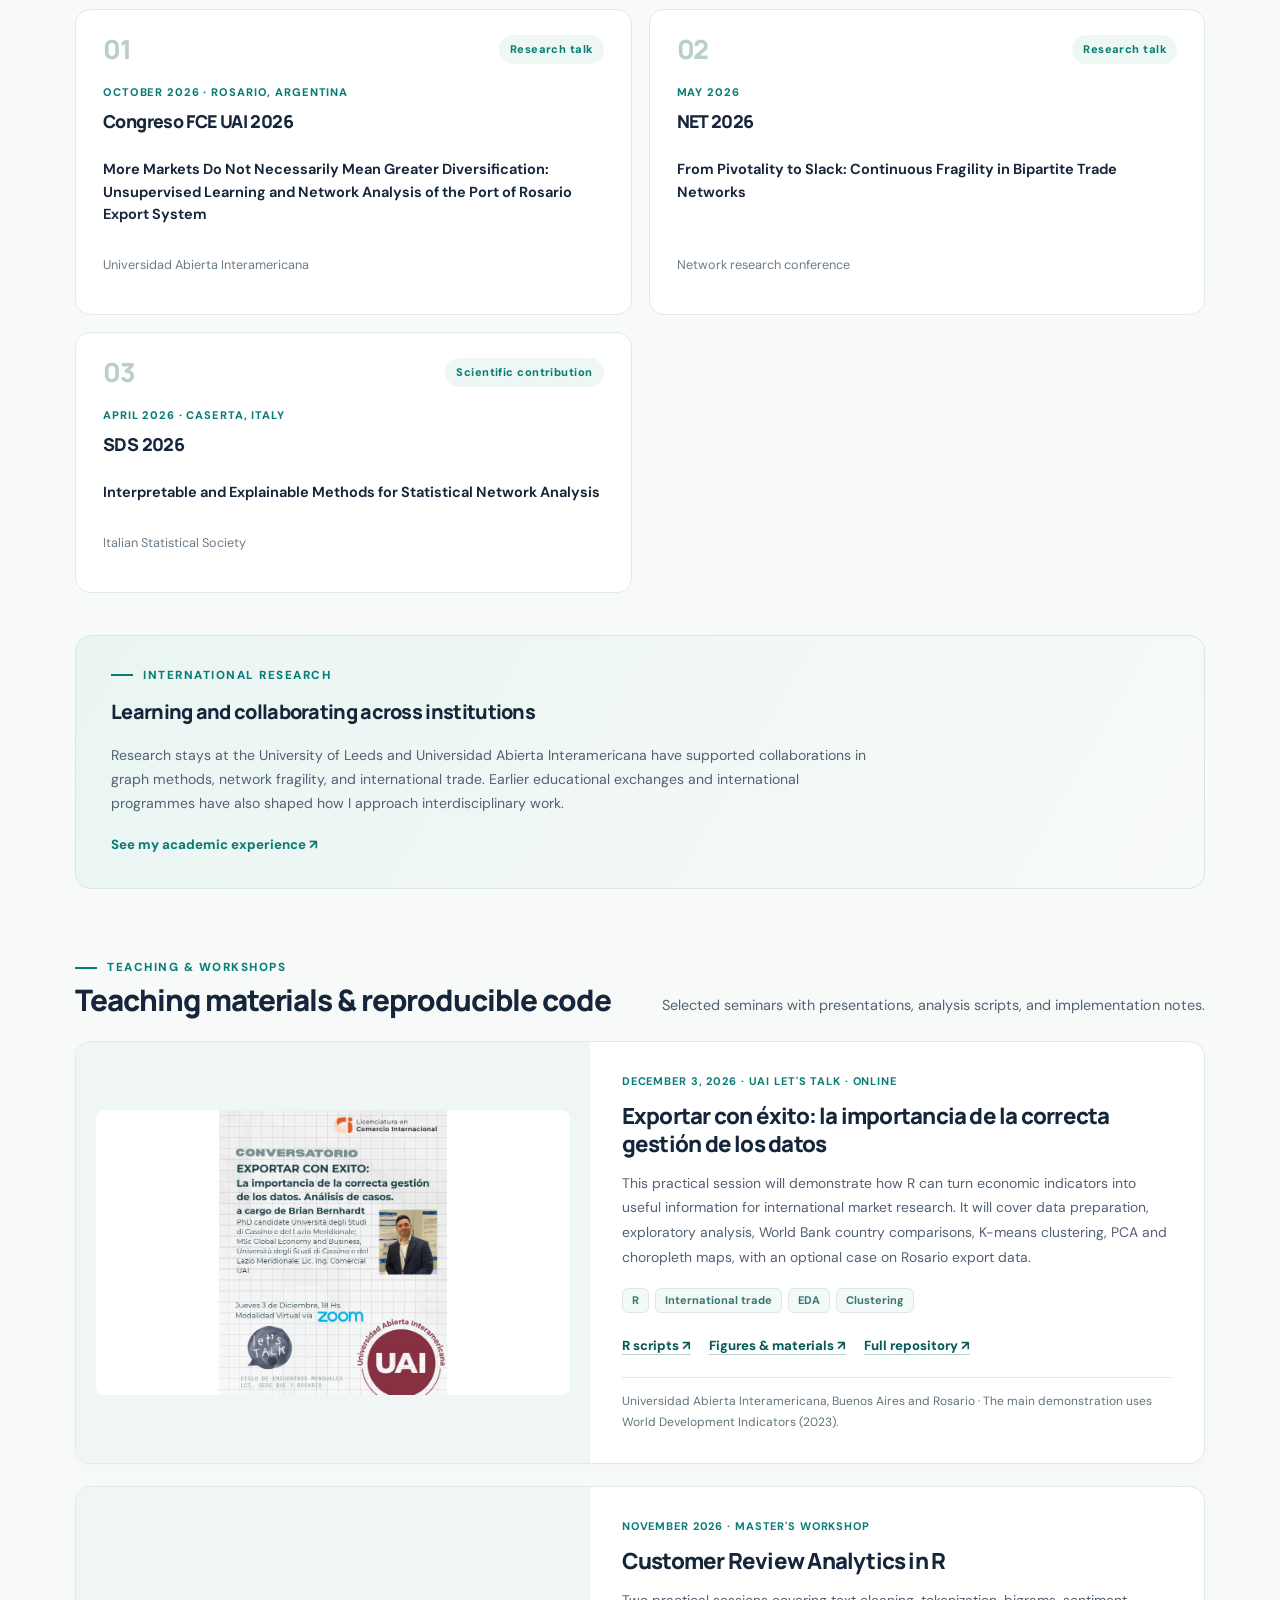
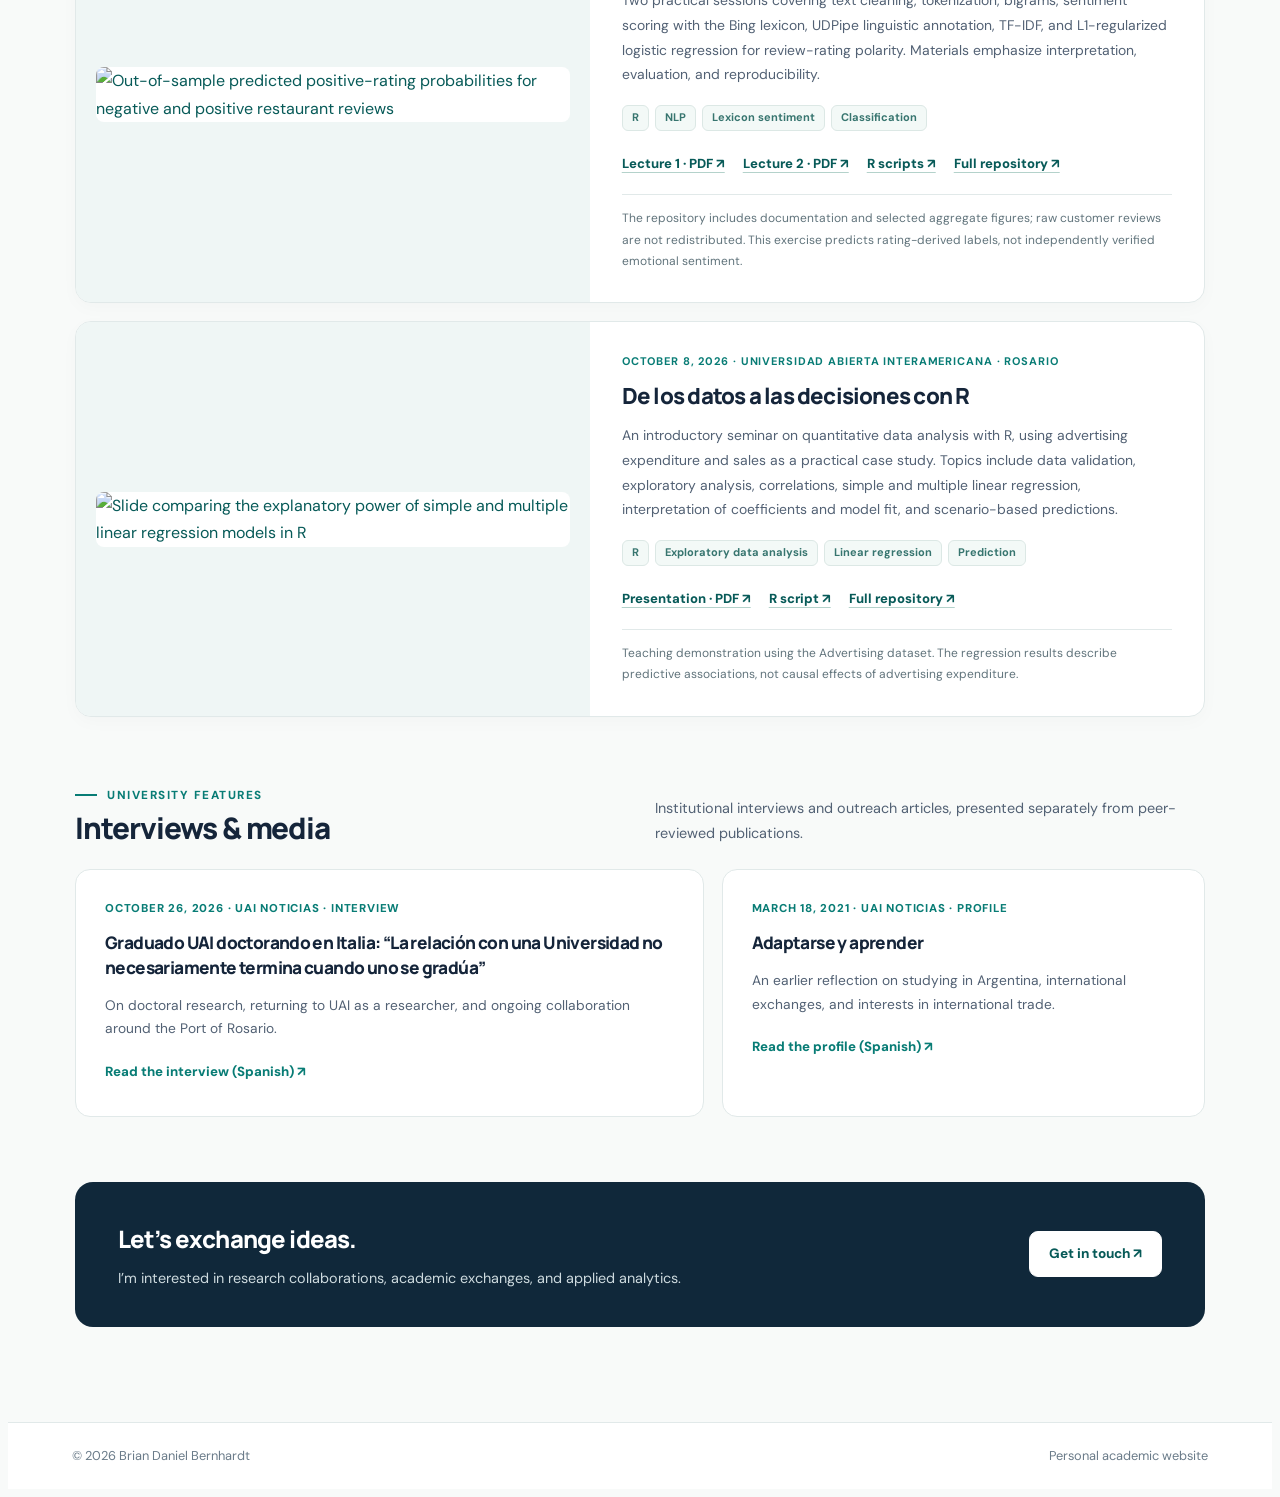
==== commit 0c34a679: "Update talks.html" ====
--- a/talks.html
+++ b/talks.html
@@ -106,7 +106,7 @@
 <figure class="photo-story">
 <a aria-label="View full photograph: Sirius International Conference" href="assets/gallery/sirius-2024.webp" rel="noopener" target="_blank"><img alt="Brian presenting financial analysis research at the Sirius conference" decoding="async" loading="lazy" src="assets/gallery/sirius-2024.webp" style="object-position:center 48%;"/></a>
 <figcaption>
-<span class="photo-meta">October 2024 · Sochi (Russia)</span><strong>Sochi (Russia)
+<span class="photo-meta">October 2024 · Sochi (Russia)</span><strong>Sirius
 International Conference</strong><span class="photo-caption">Leveraging
 AI for Strategic Insights into Italian Company Growth: A Financial and
 Economic Analysis</span><span class="photo-type">Research talk</span>
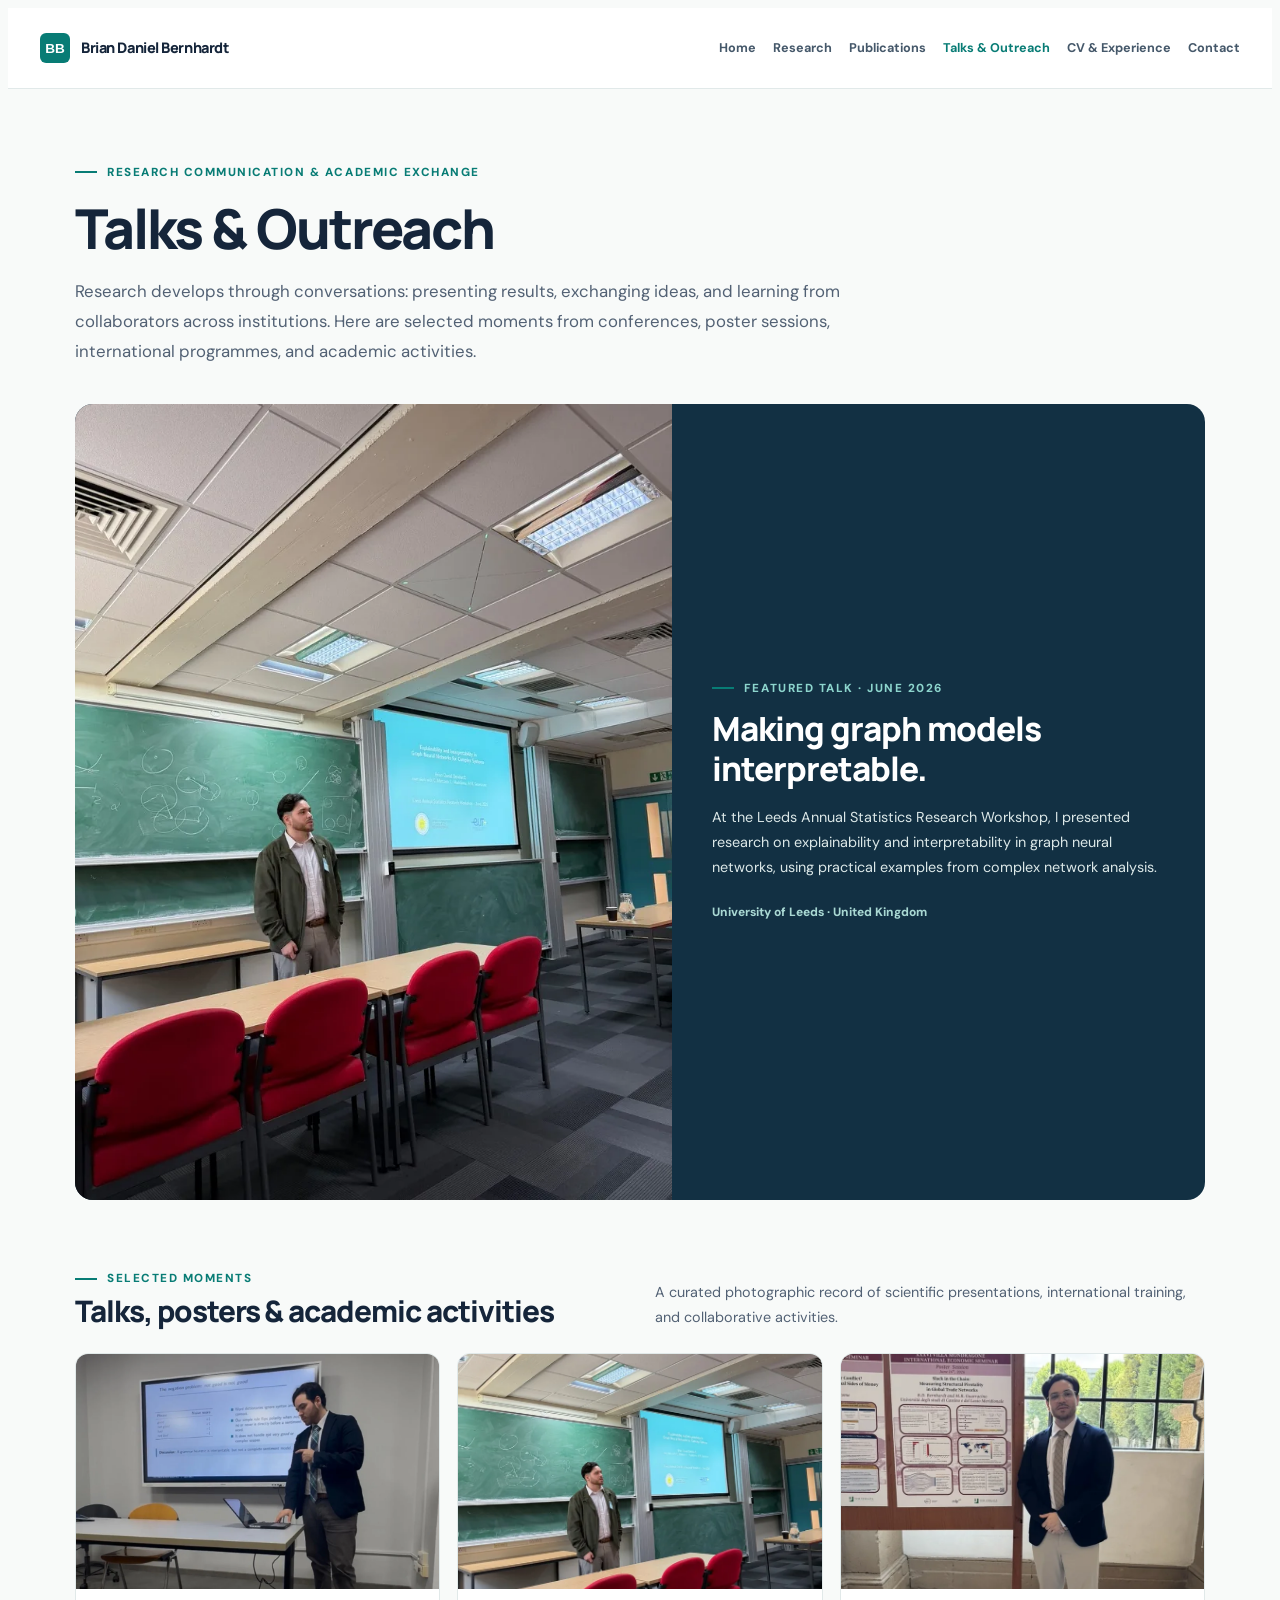
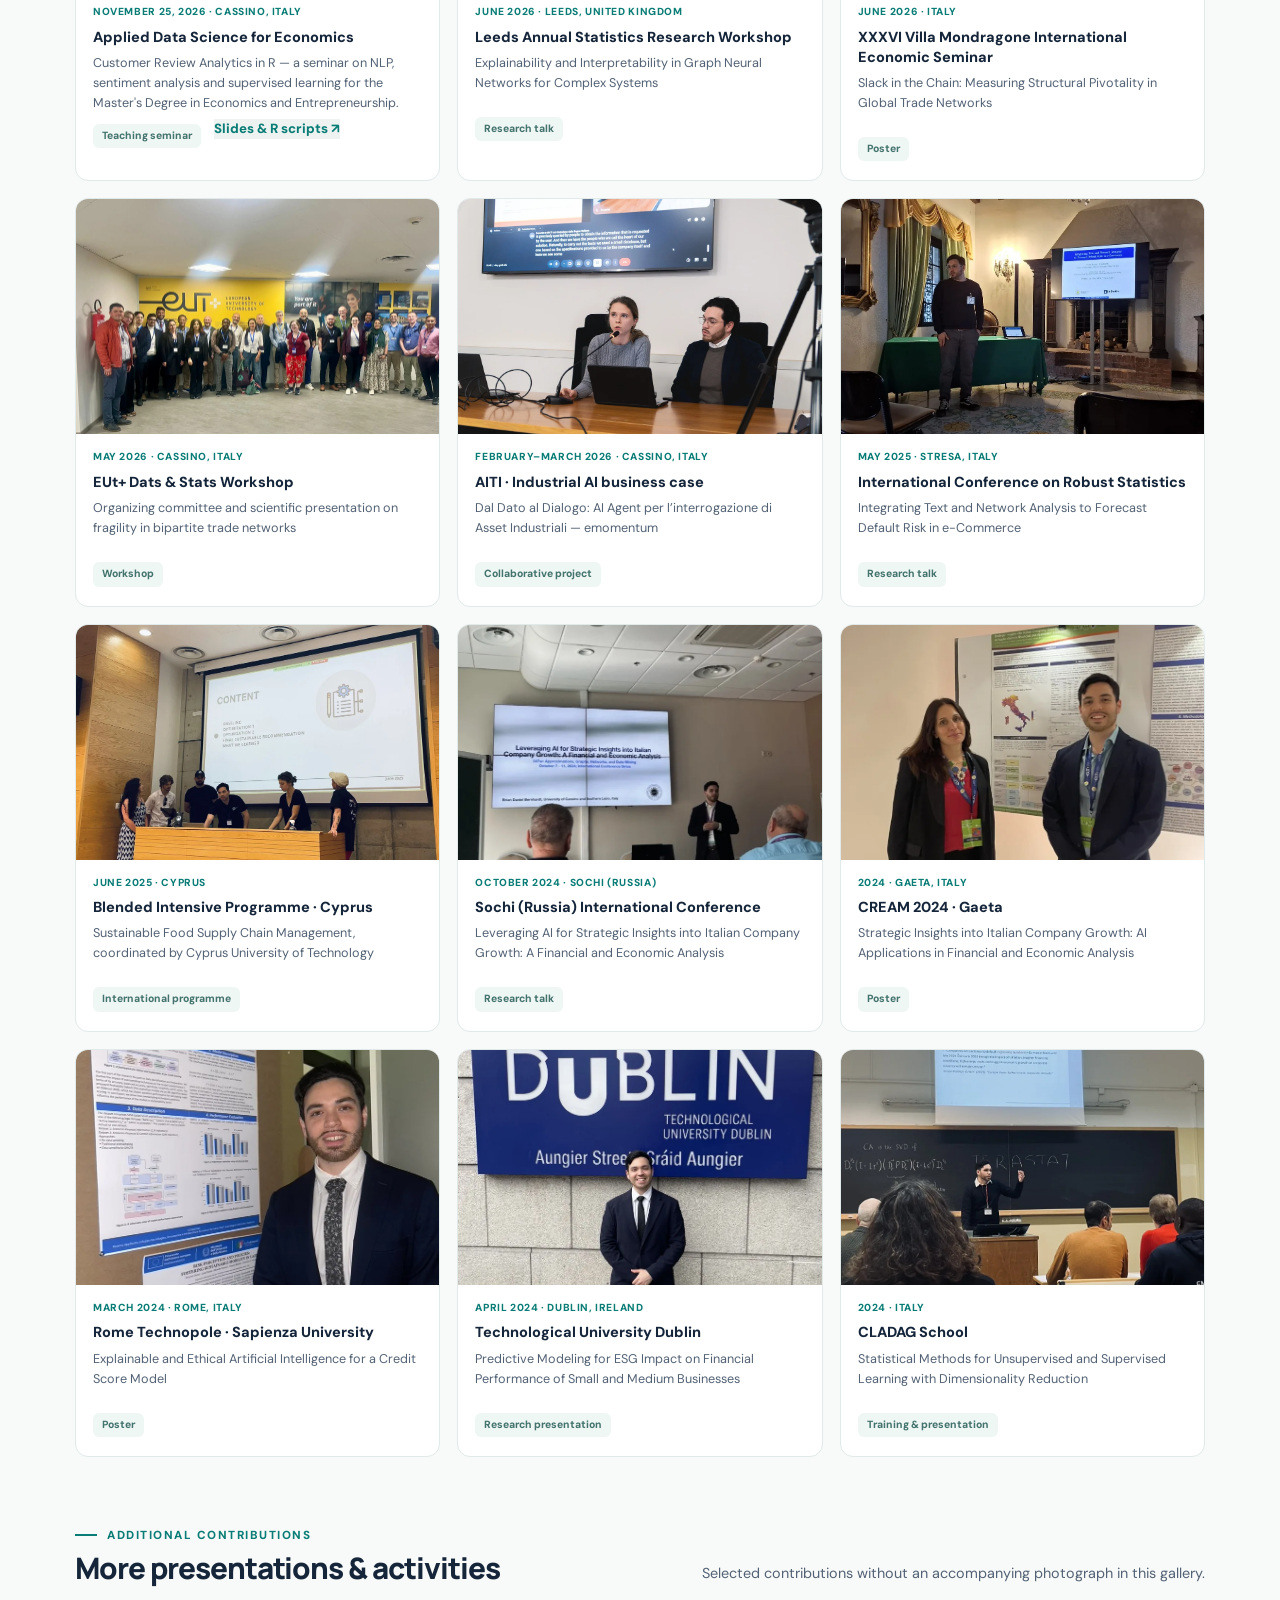
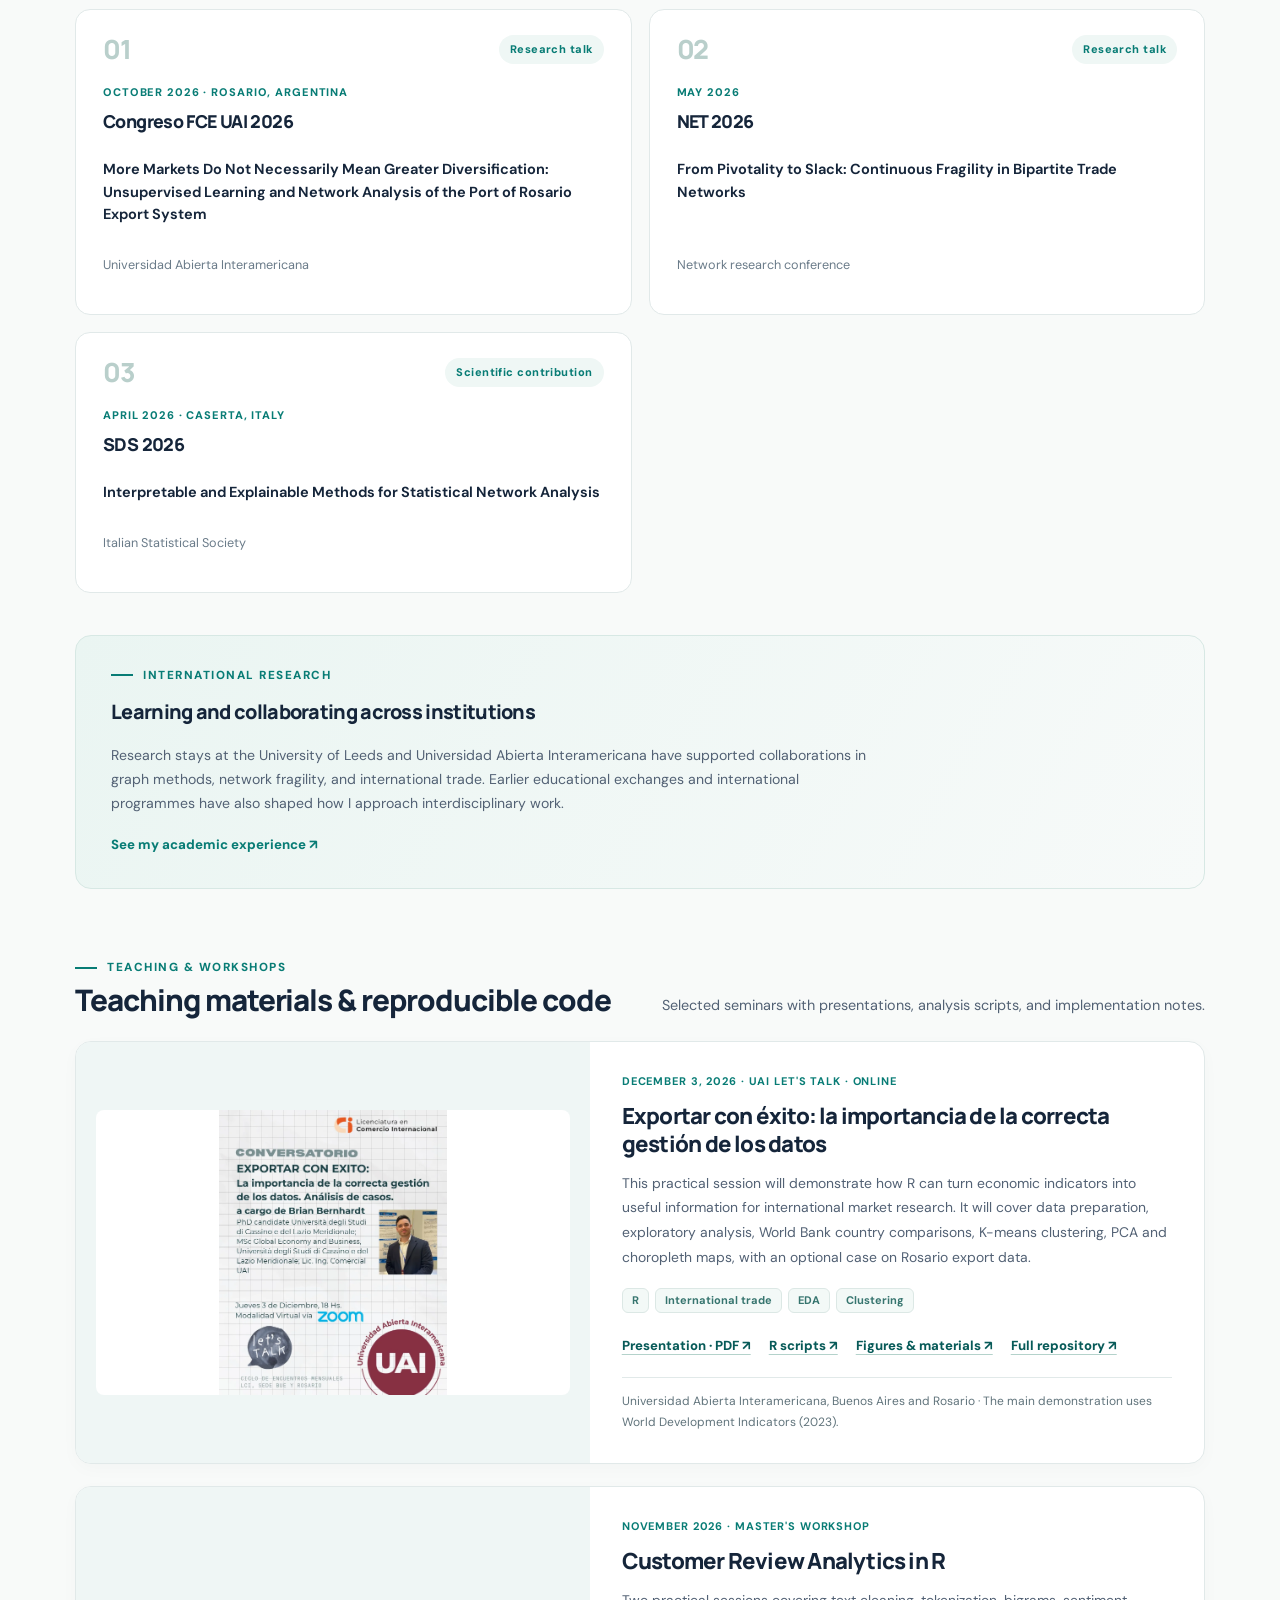
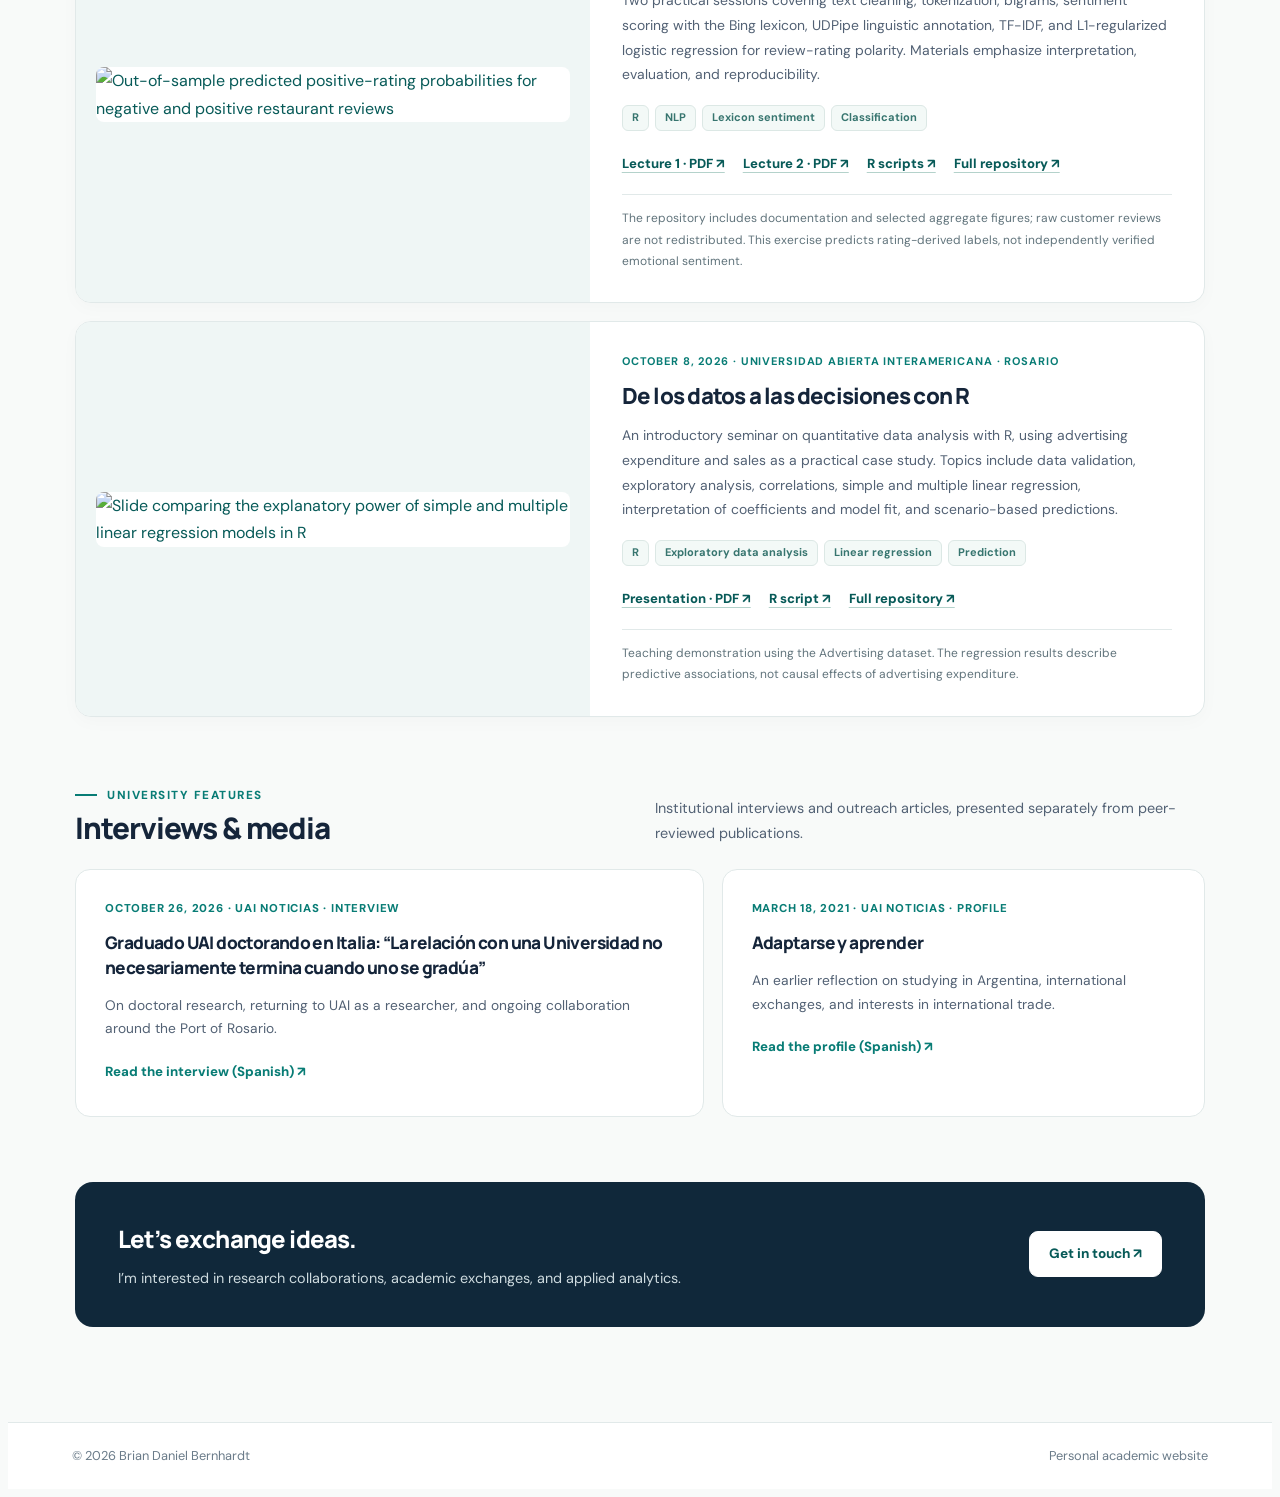
==== commit 40f1e934: "Add files via upload" ====
--- a/talks.html
+++ b/talks.html
@@ -106,7 +106,7 @@
 <figure class="photo-story">
 <a aria-label="View full photograph: Sirius International Conference" href="assets/gallery/sirius-2024.webp" rel="noopener" target="_blank"><img alt="Brian presenting financial analysis research at the Sirius conference" decoding="async" loading="lazy" src="assets/gallery/sirius-2024.webp" style="object-position:center 48%;"/></a>
 <figcaption>
-<span class="photo-meta">October 2024 · Sochi (Russia)</span><strong>Sirius
+<span class="photo-meta">October 2024 · Sochi (Russia)</span><strong>Sochi (Russia)
 International Conference</strong><span class="photo-caption">Leveraging
 AI for Strategic Insights into Italian Company Growth: A Financial and
 Economic Analysis</span><span class="photo-type">Research talk</span>
@@ -254,6 +254,8 @@
       <p>This practical session will demonstrate how R can turn economic indicators into useful information for international market research. It will cover data preparation, exploratory analysis, World Bank country comparisons, K-means clustering, PCA and choropleth maps, with an optional case on Rosario export data.</p>
       <div class="tags"><span class="tag">R</span><span class="tag">International trade</span><span class="tag">EDA</span><span class="tag">Clustering</span></div>
       <div class="seminar-links">
+        <a href="https://github.com/BrianDanielBernhardt/uai-exportar-con-datos-r/blob/main/slides/Exportar_con_e%CC%81xito.pdf" target="_blank" rel="noopener noreferrer">Presentation · PDF ↗</a>
+
         <a href="https://github.com/BrianDanielBernhardt/uai-exportar-con-datos-r/tree/main/R" target="_blank" rel="noopener noreferrer">R scripts ↗</a>
         <a href="https://github.com/BrianDanielBernhardt/uai-exportar-con-datos-r/tree/main/output" target="_blank" rel="noopener noreferrer">Figures &amp; materials ↗</a>
         <a href="https://github.com/BrianDanielBernhardt/uai-exportar-con-datos-r" target="_blank" rel="noopener noreferrer">Full repository ↗</a>
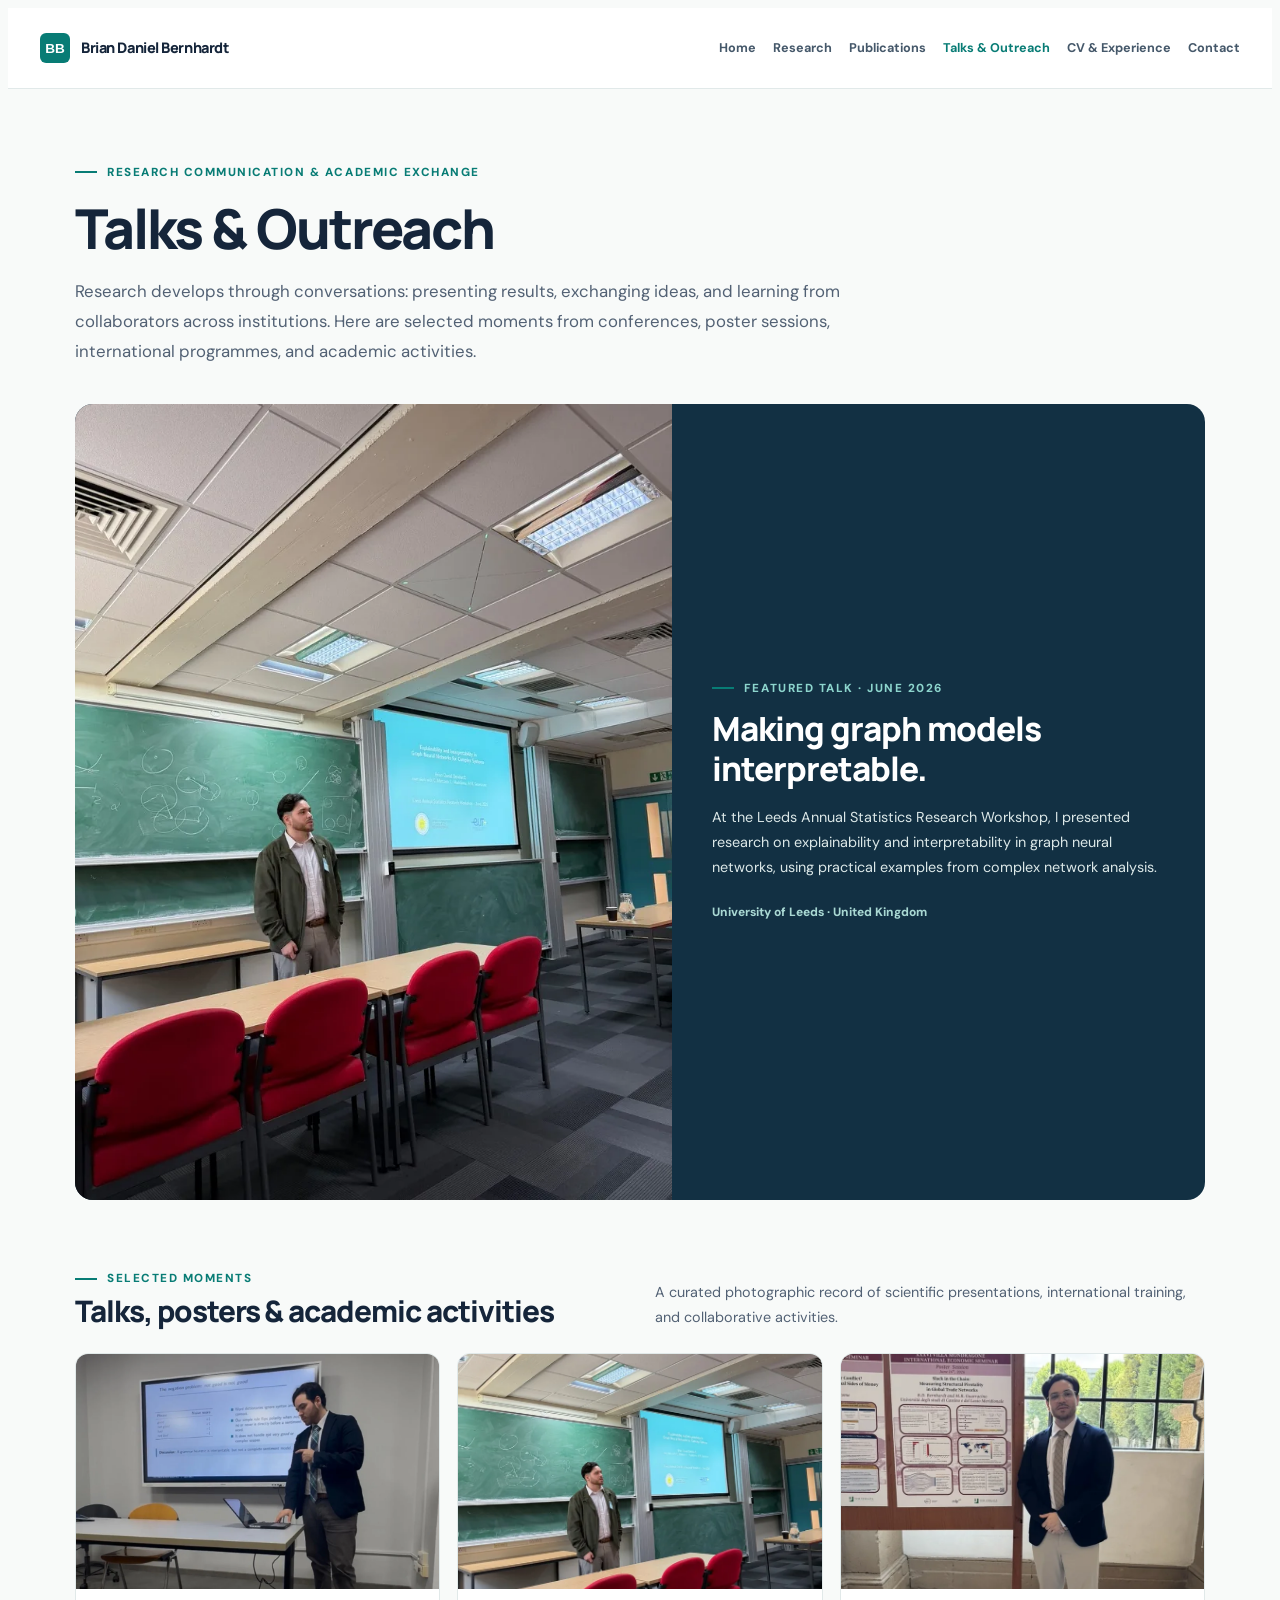
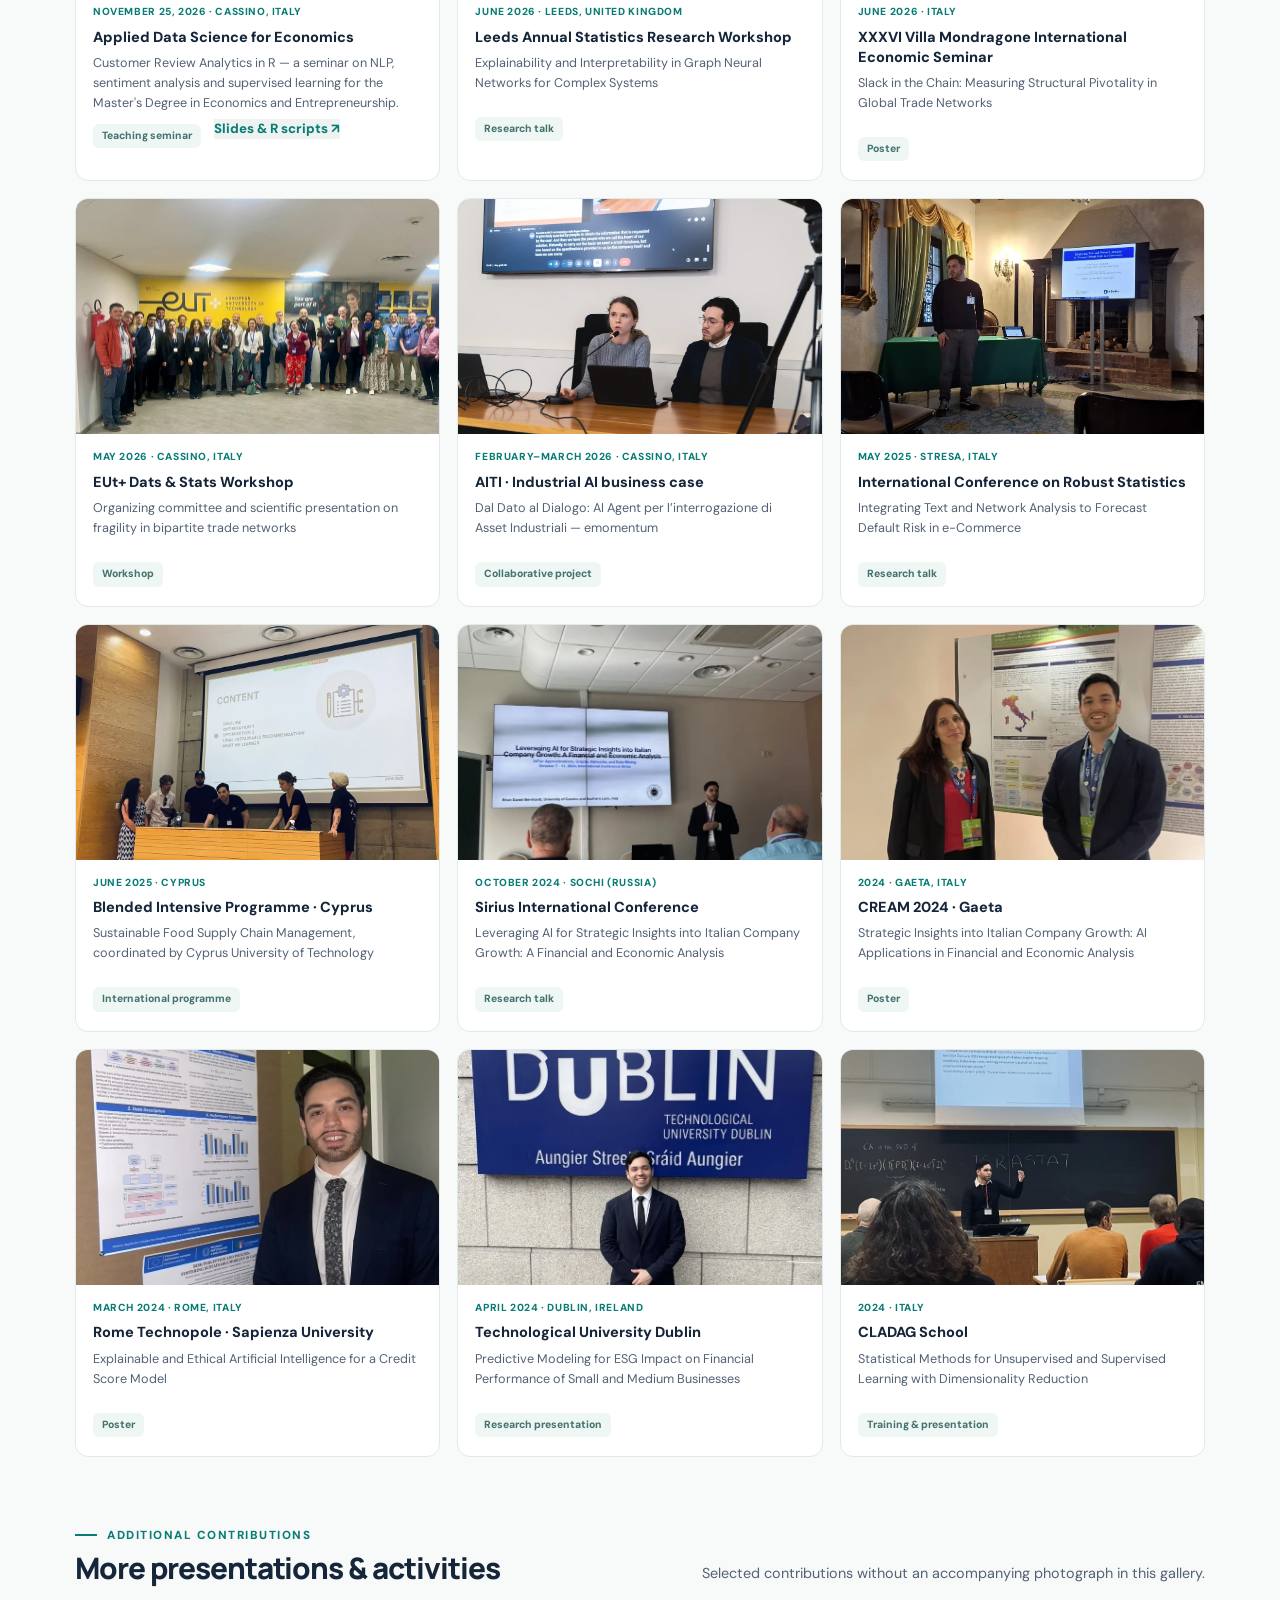
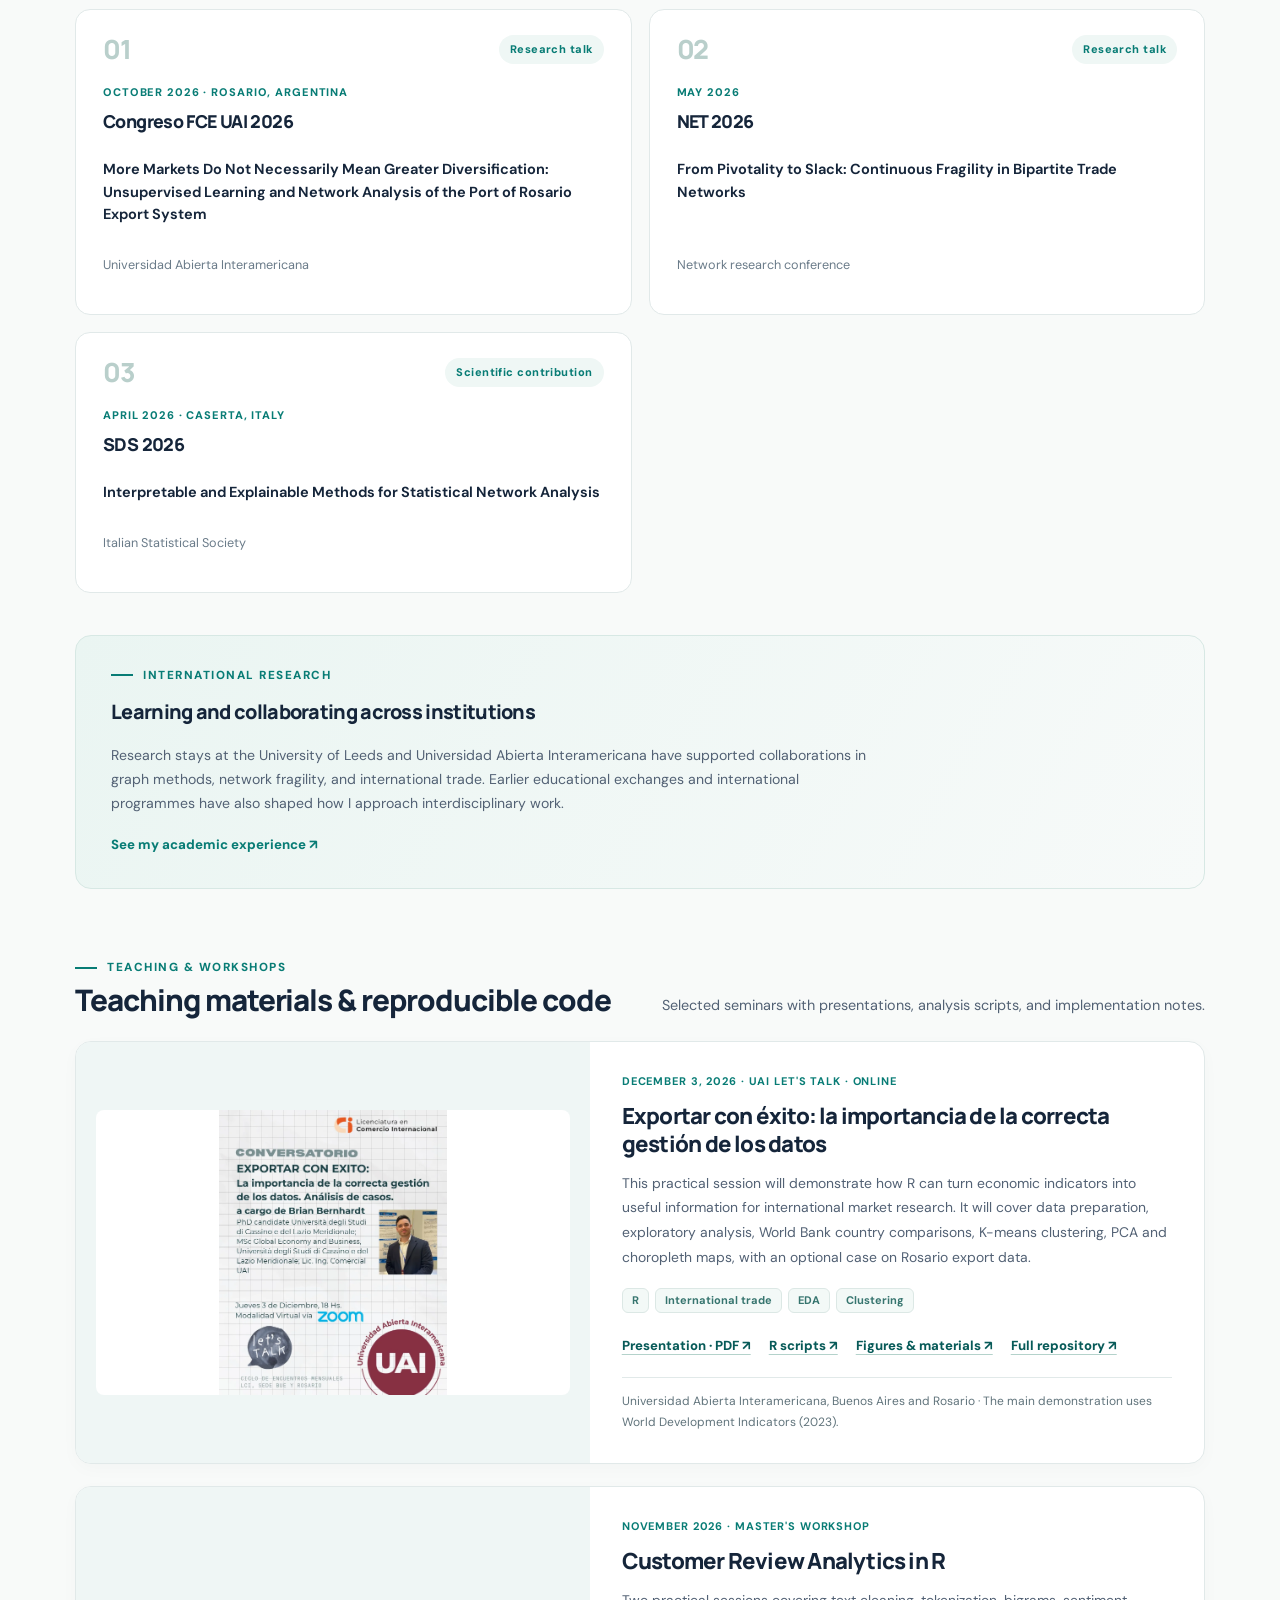
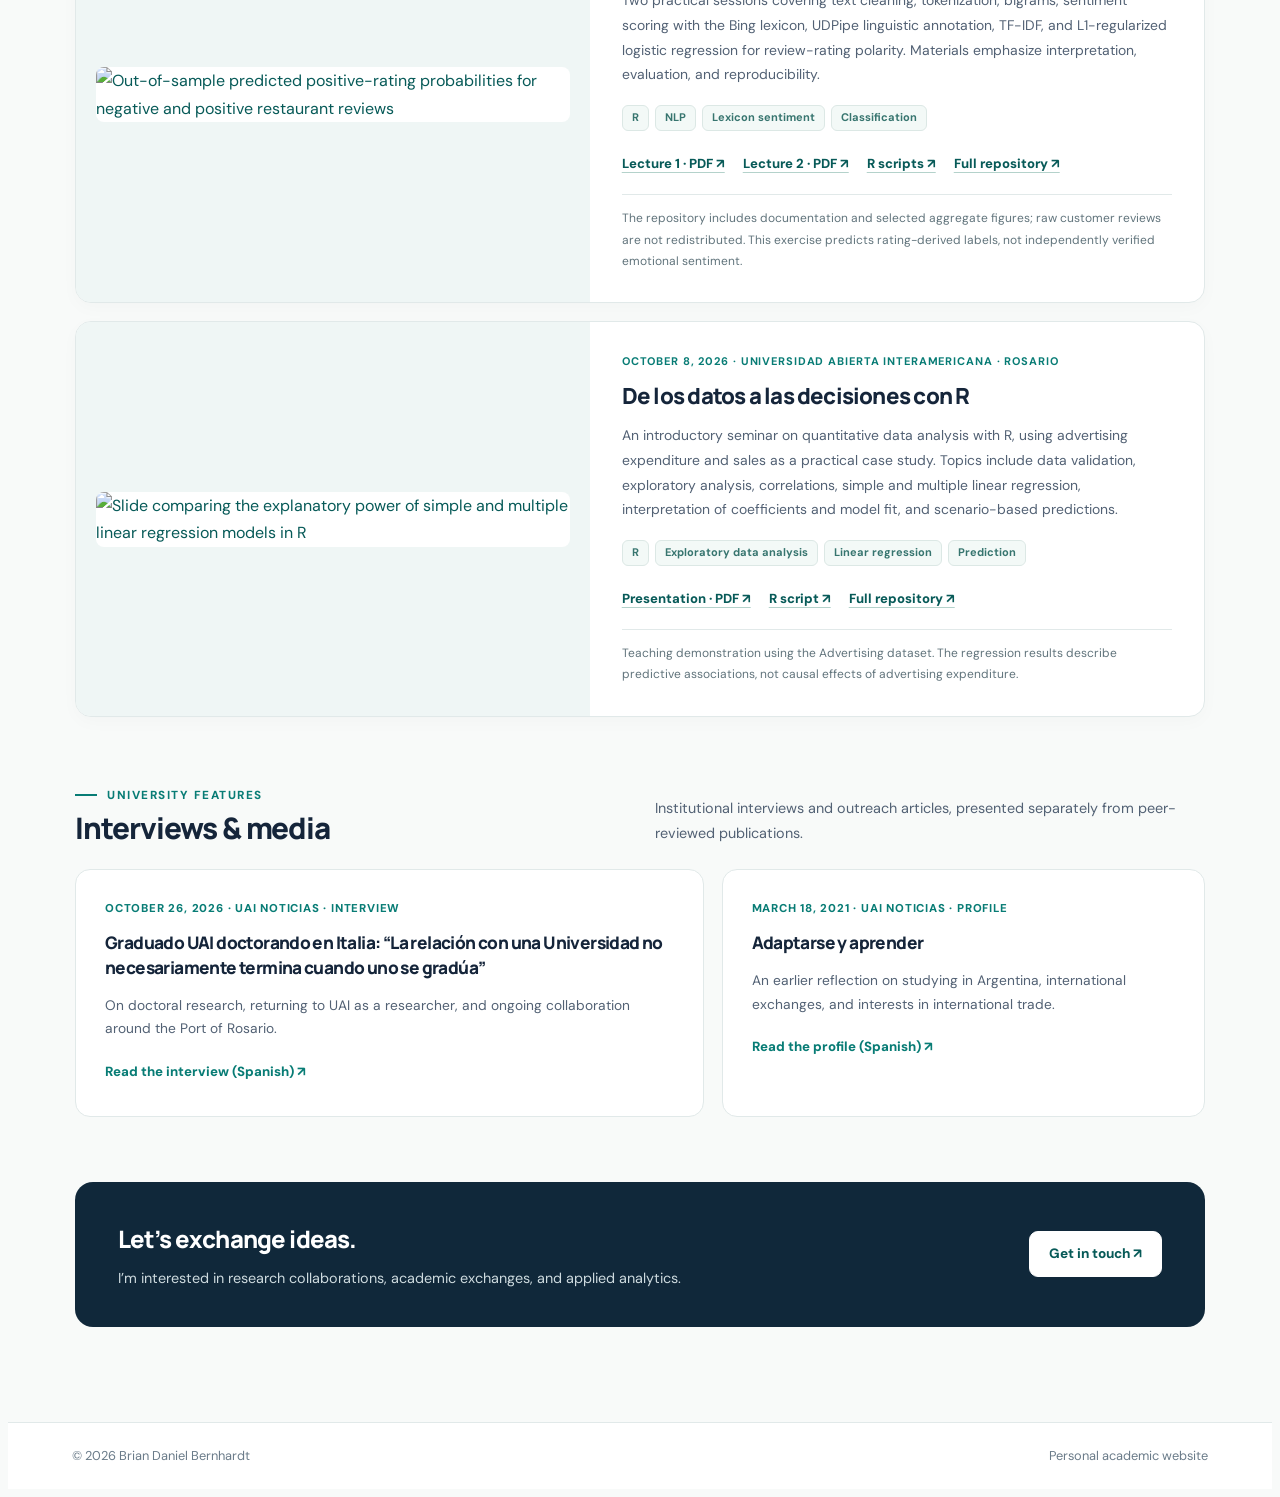
==== commit 7c463d97: "Update talks.html" ====
--- a/talks.html
+++ b/talks.html
@@ -106,7 +106,7 @@
 <figure class="photo-story">
 <a aria-label="View full photograph: Sirius International Conference" href="assets/gallery/sirius-2024.webp" rel="noopener" target="_blank"><img alt="Brian presenting financial analysis research at the Sirius conference" decoding="async" loading="lazy" src="assets/gallery/sirius-2024.webp" style="object-position:center 48%;"/></a>
 <figcaption>
-<span class="photo-meta">October 2024 · Sochi (Russia)</span><strong>Sochi (Russia)
+<span class="photo-meta">October 2024 · Sochi (Russia)</span><strong>Sirius
 International Conference</strong><span class="photo-caption">Leveraging
 AI for Strategic Insights into Italian Company Growth: A Financial and
 Economic Analysis</span><span class="photo-type">Research talk</span>
